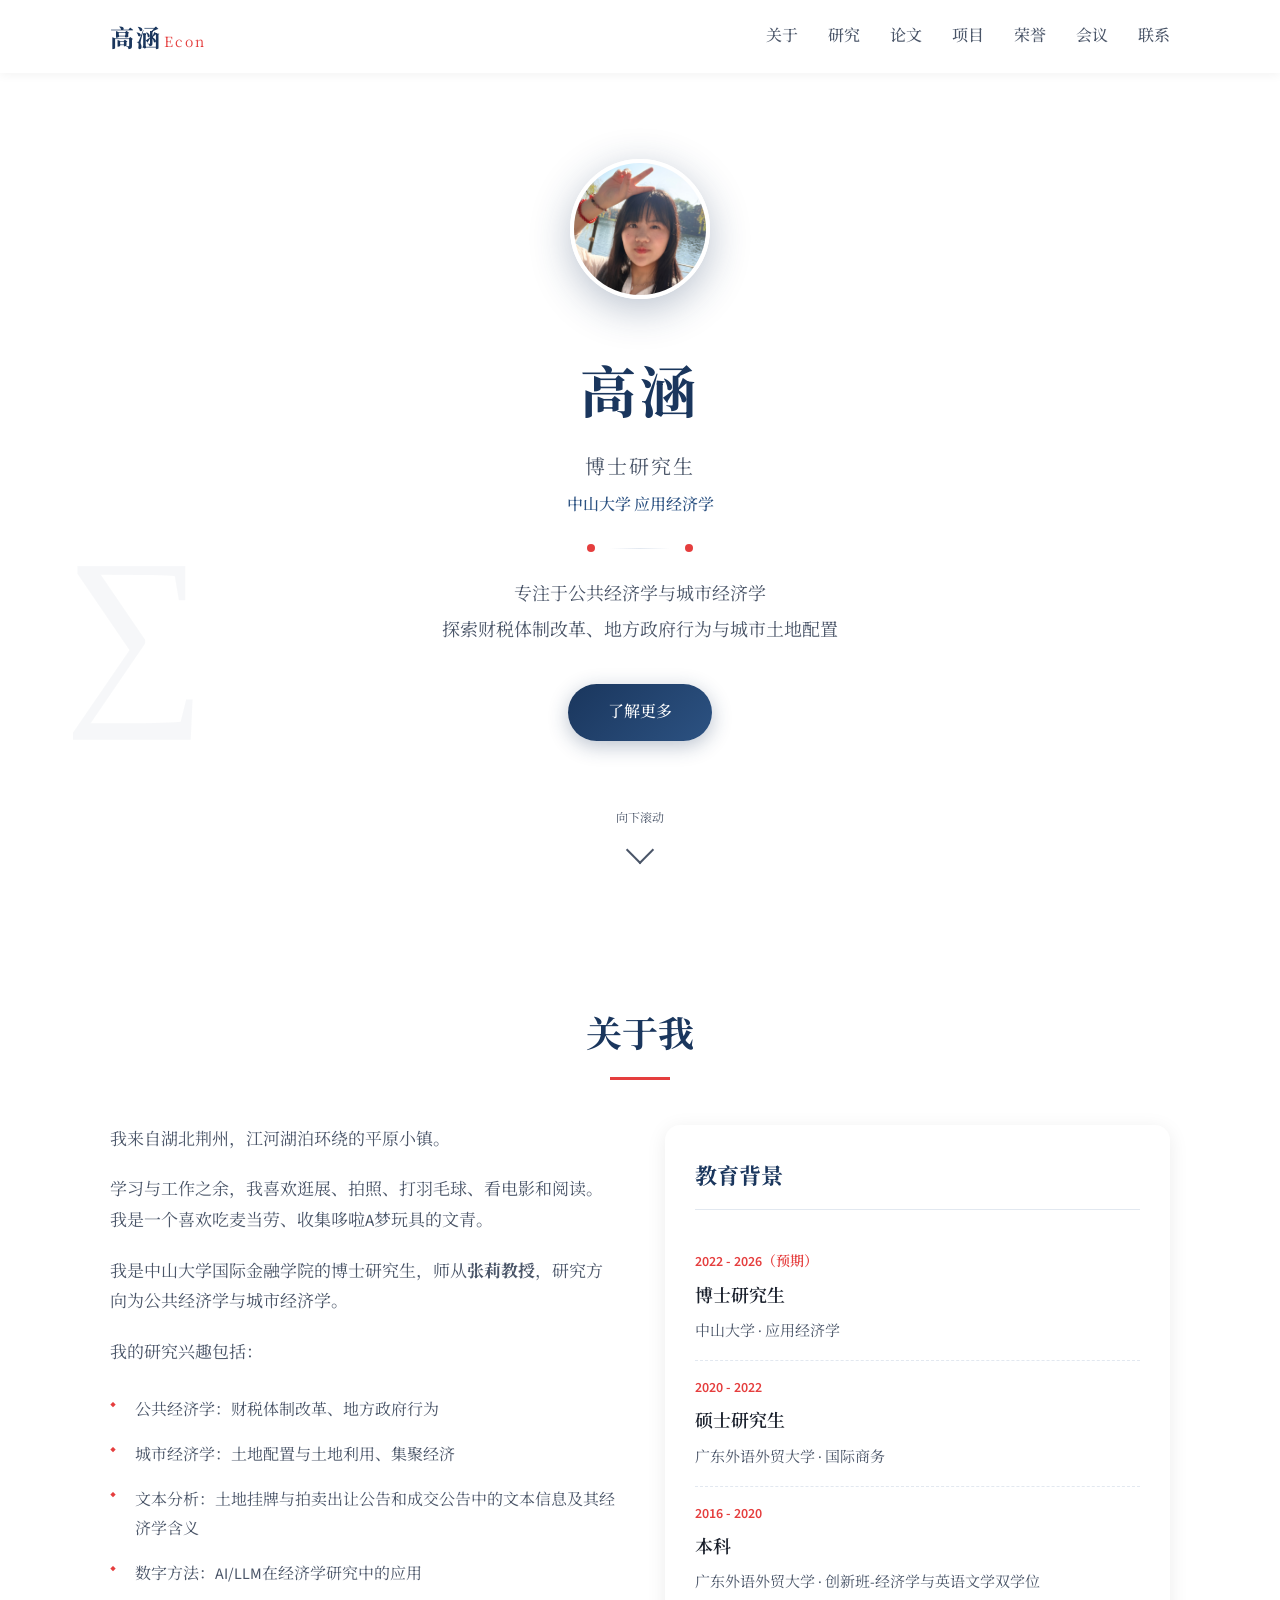
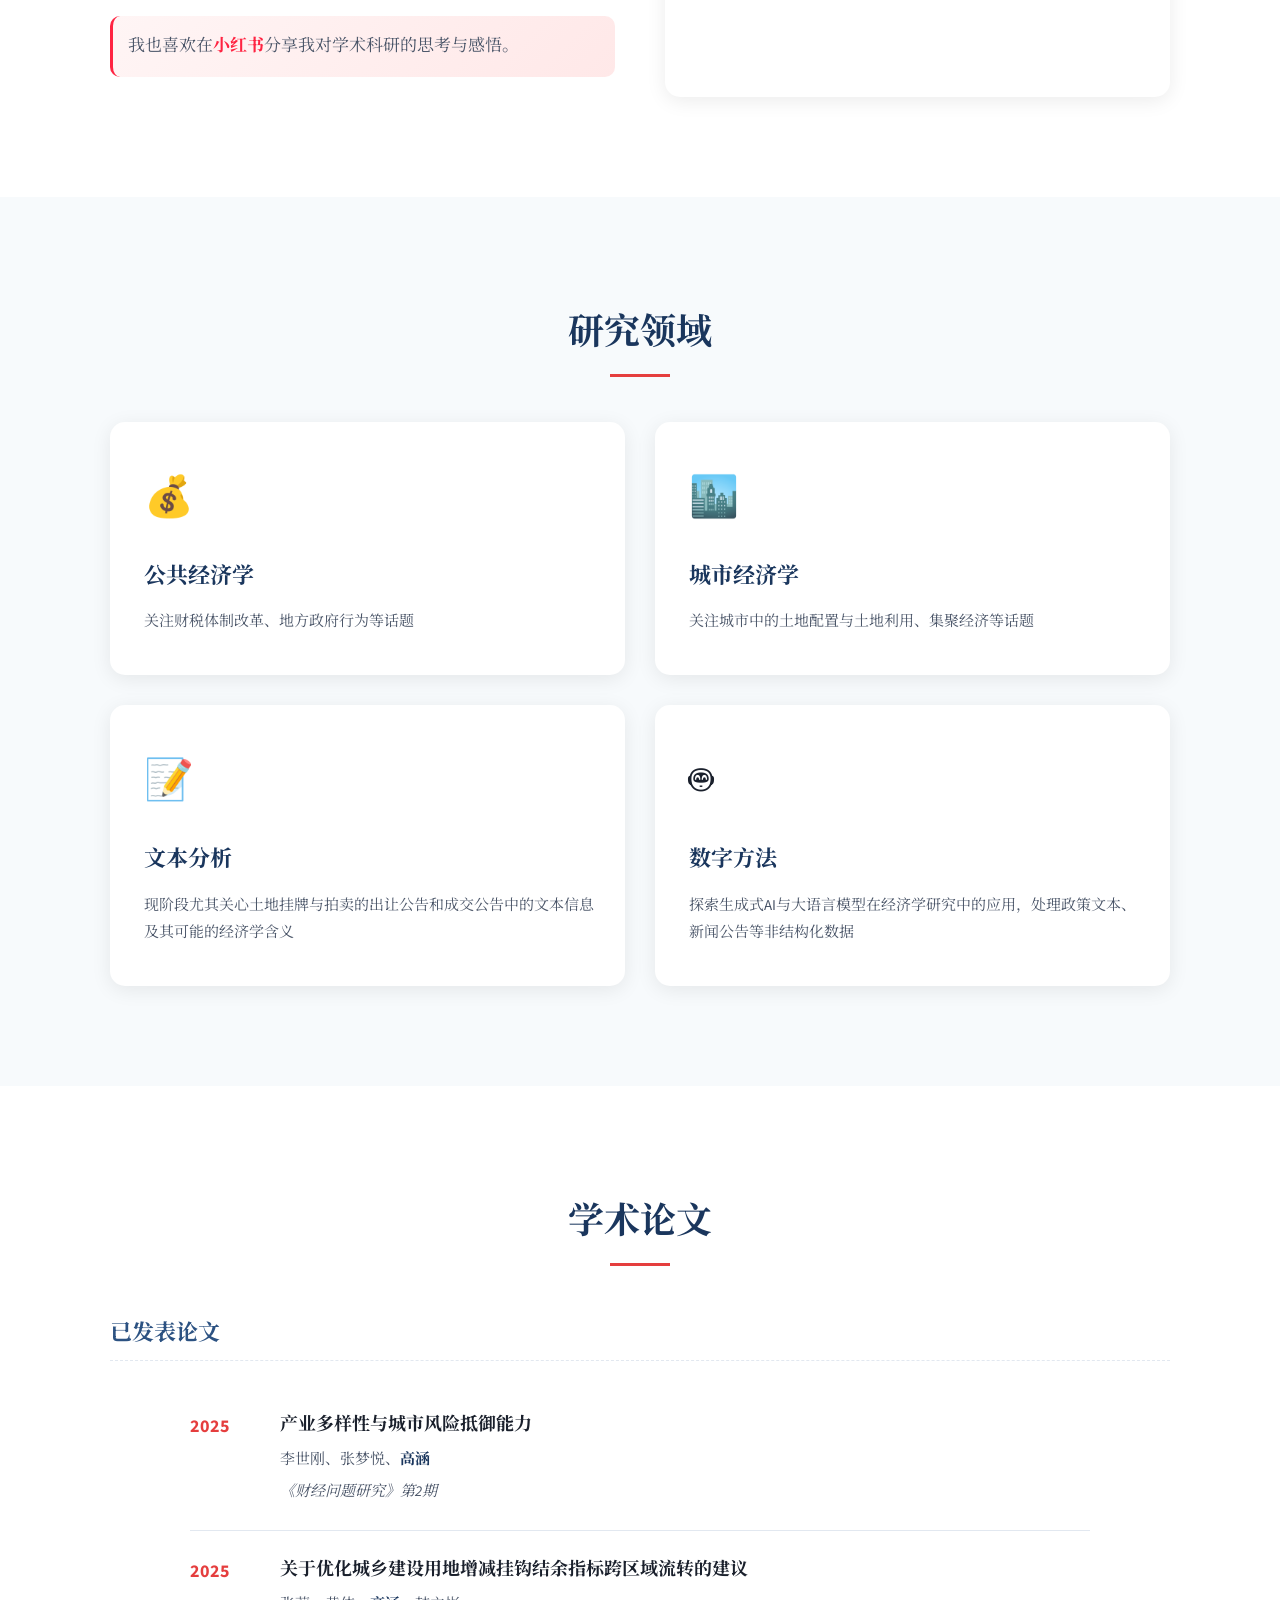
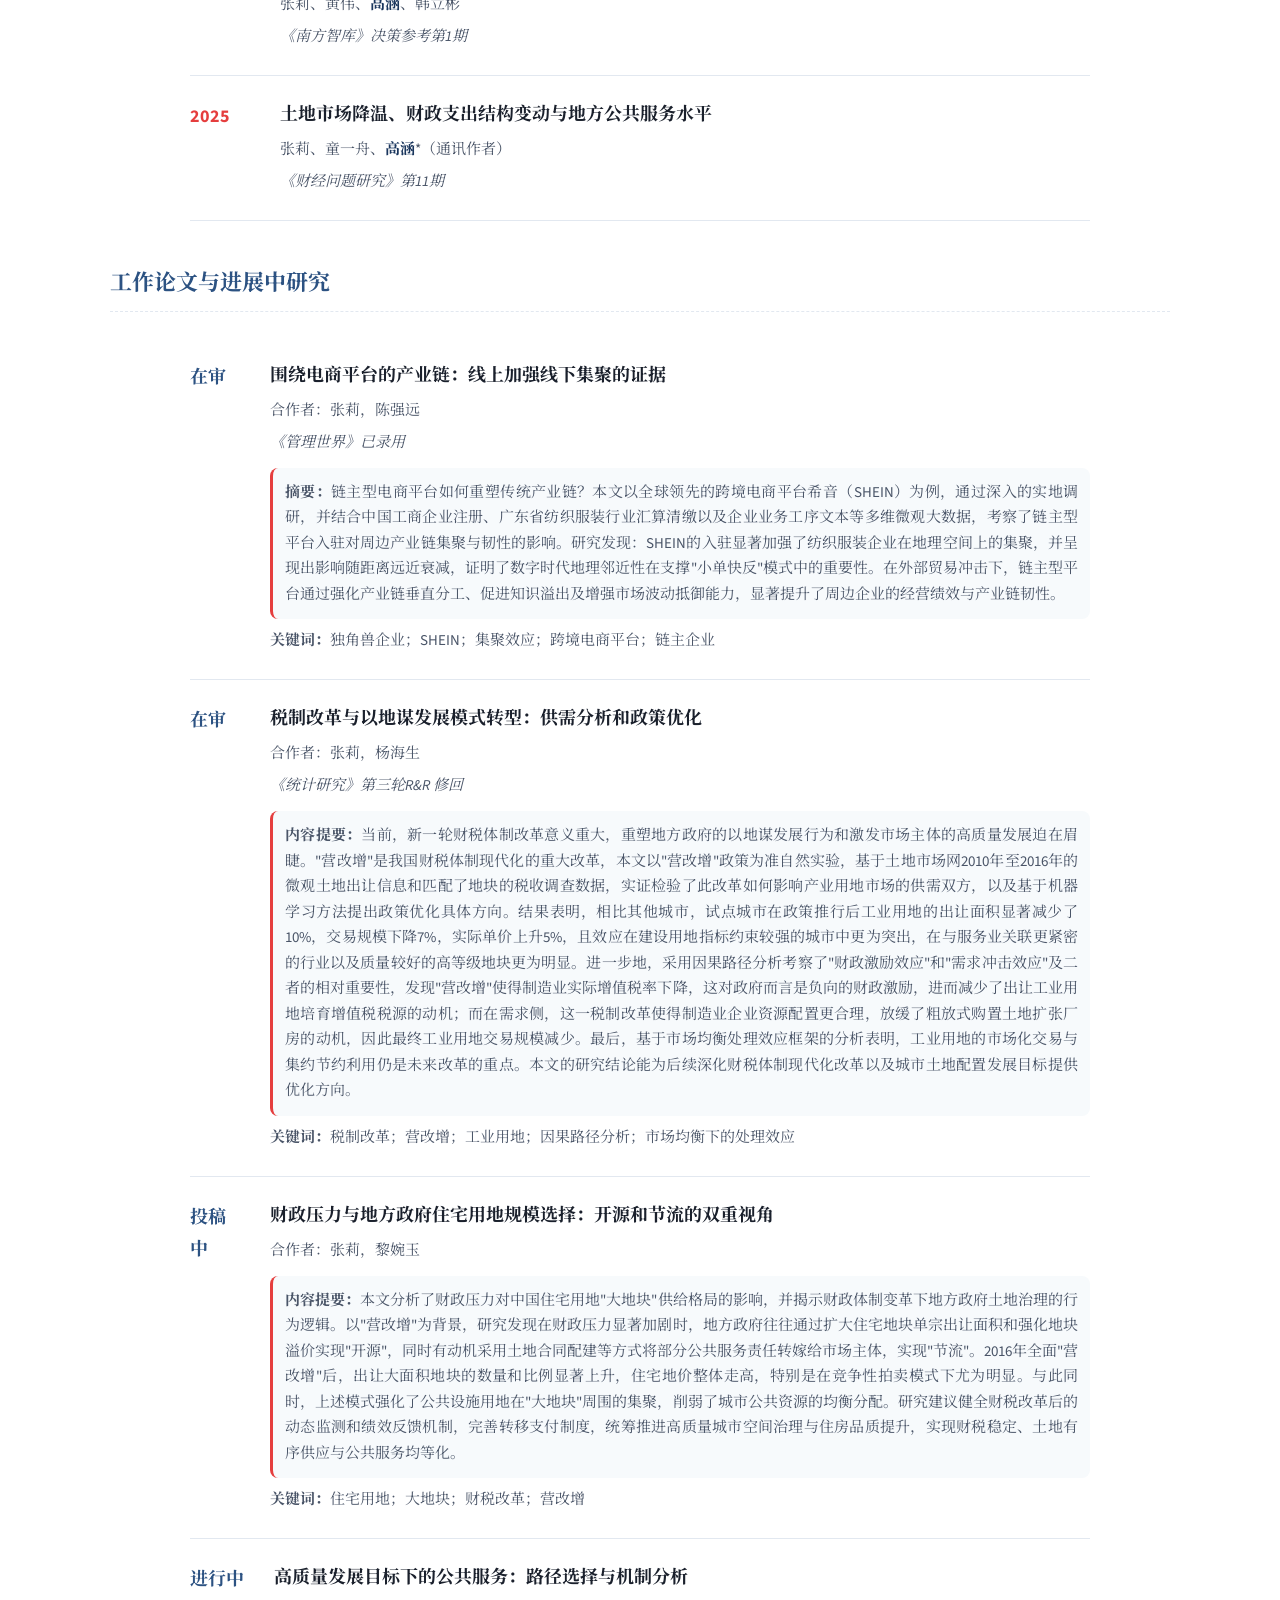
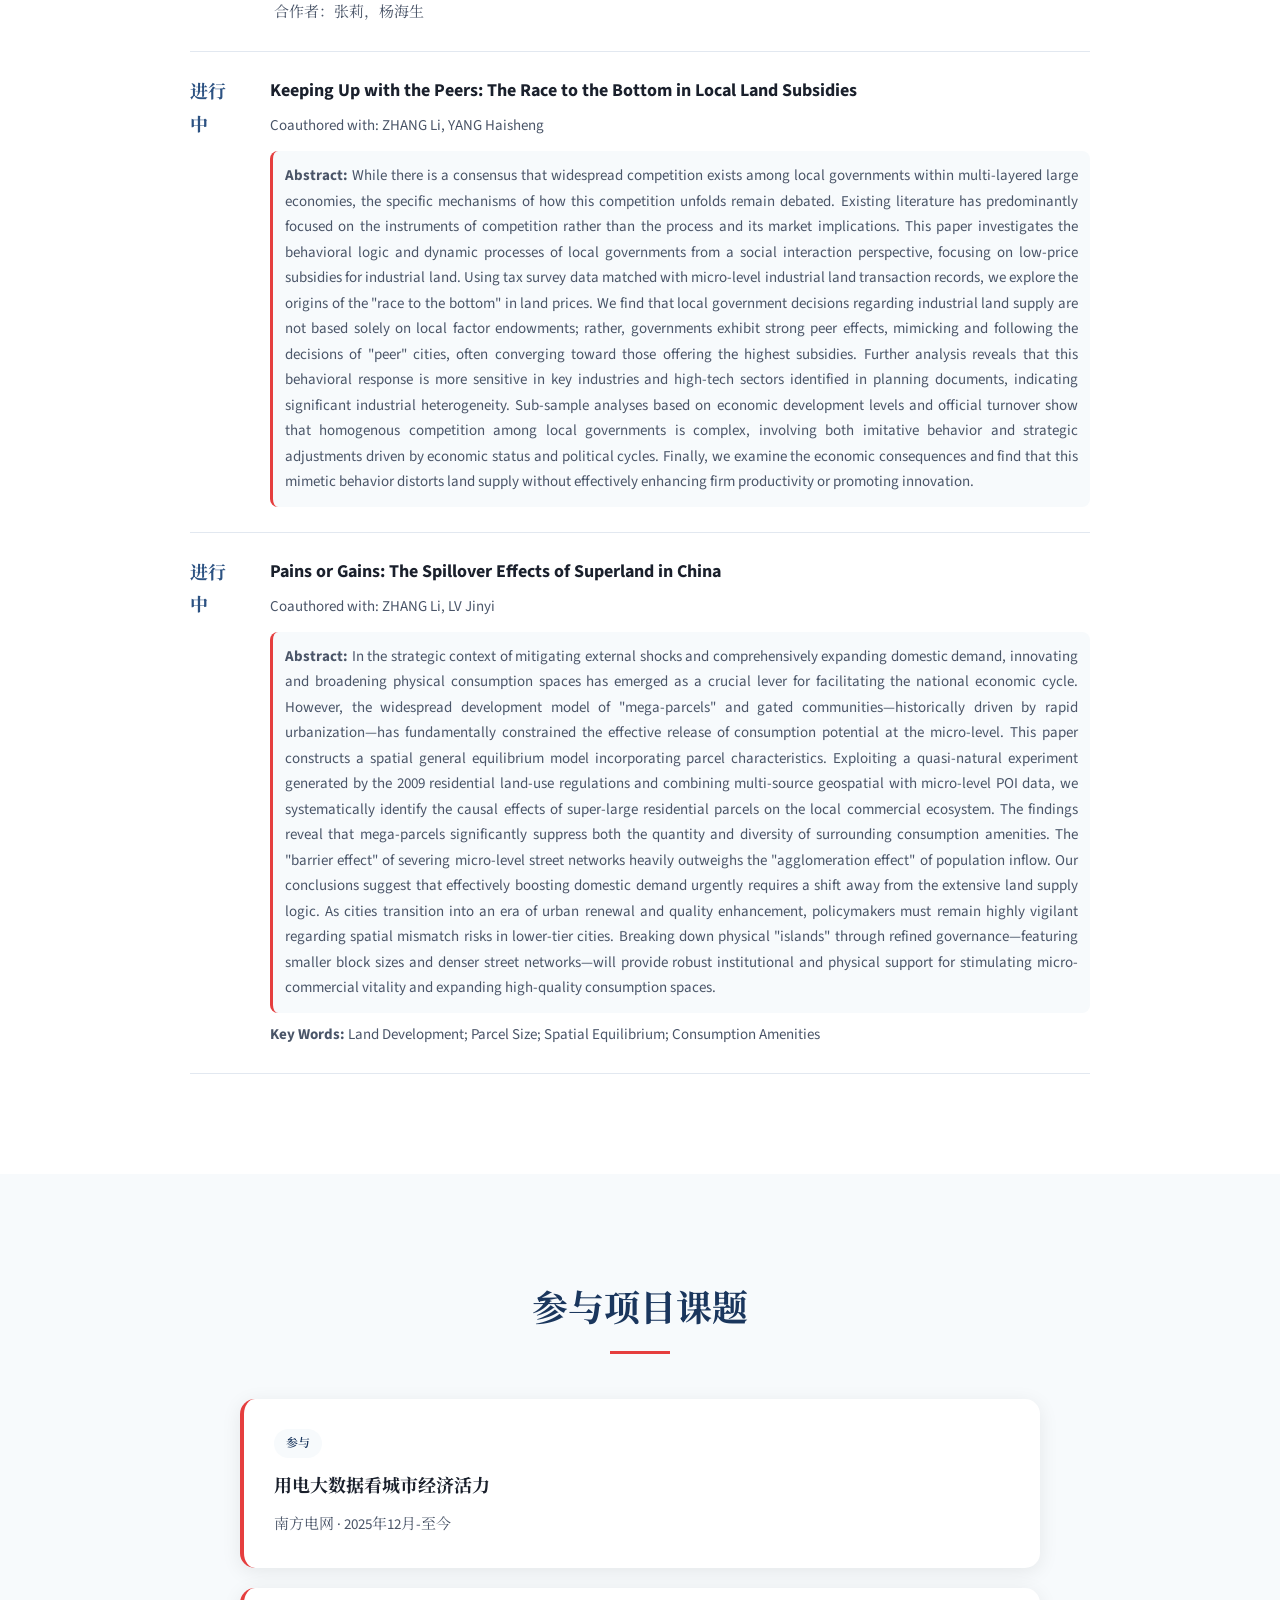
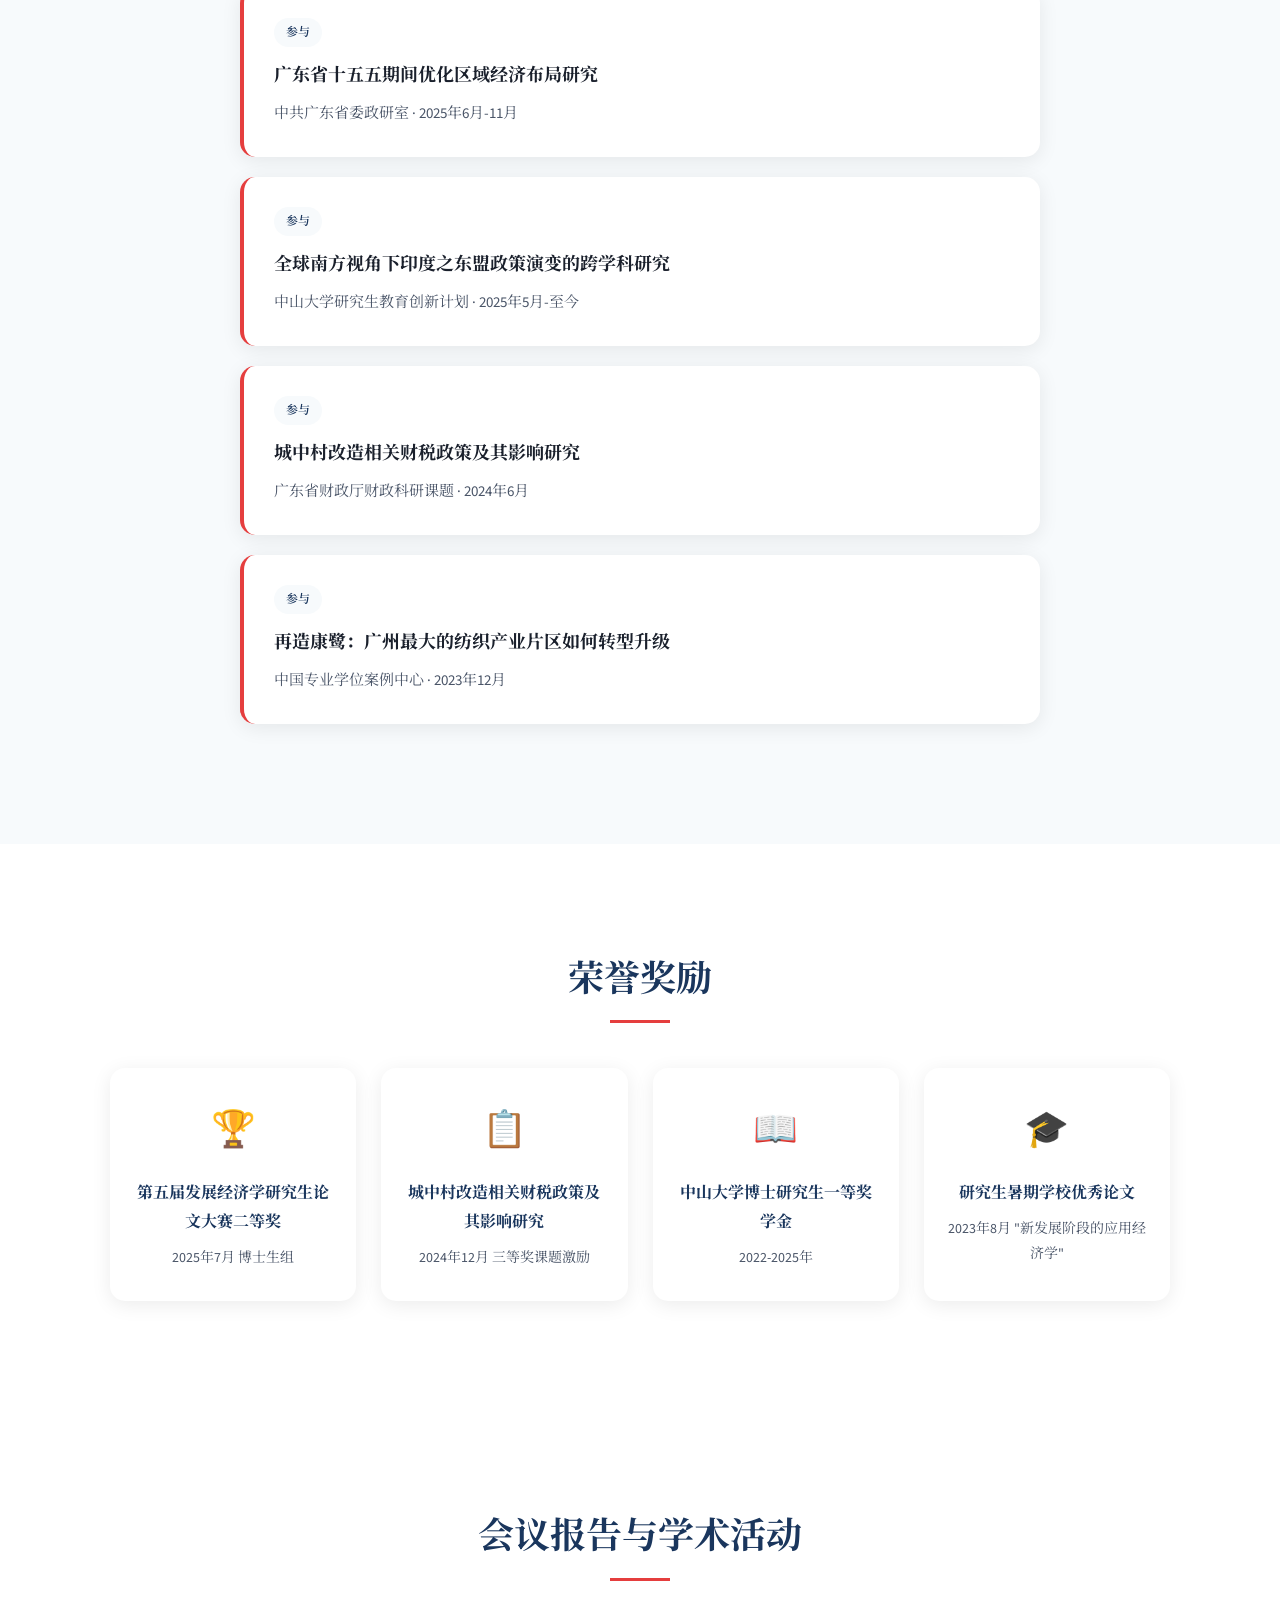
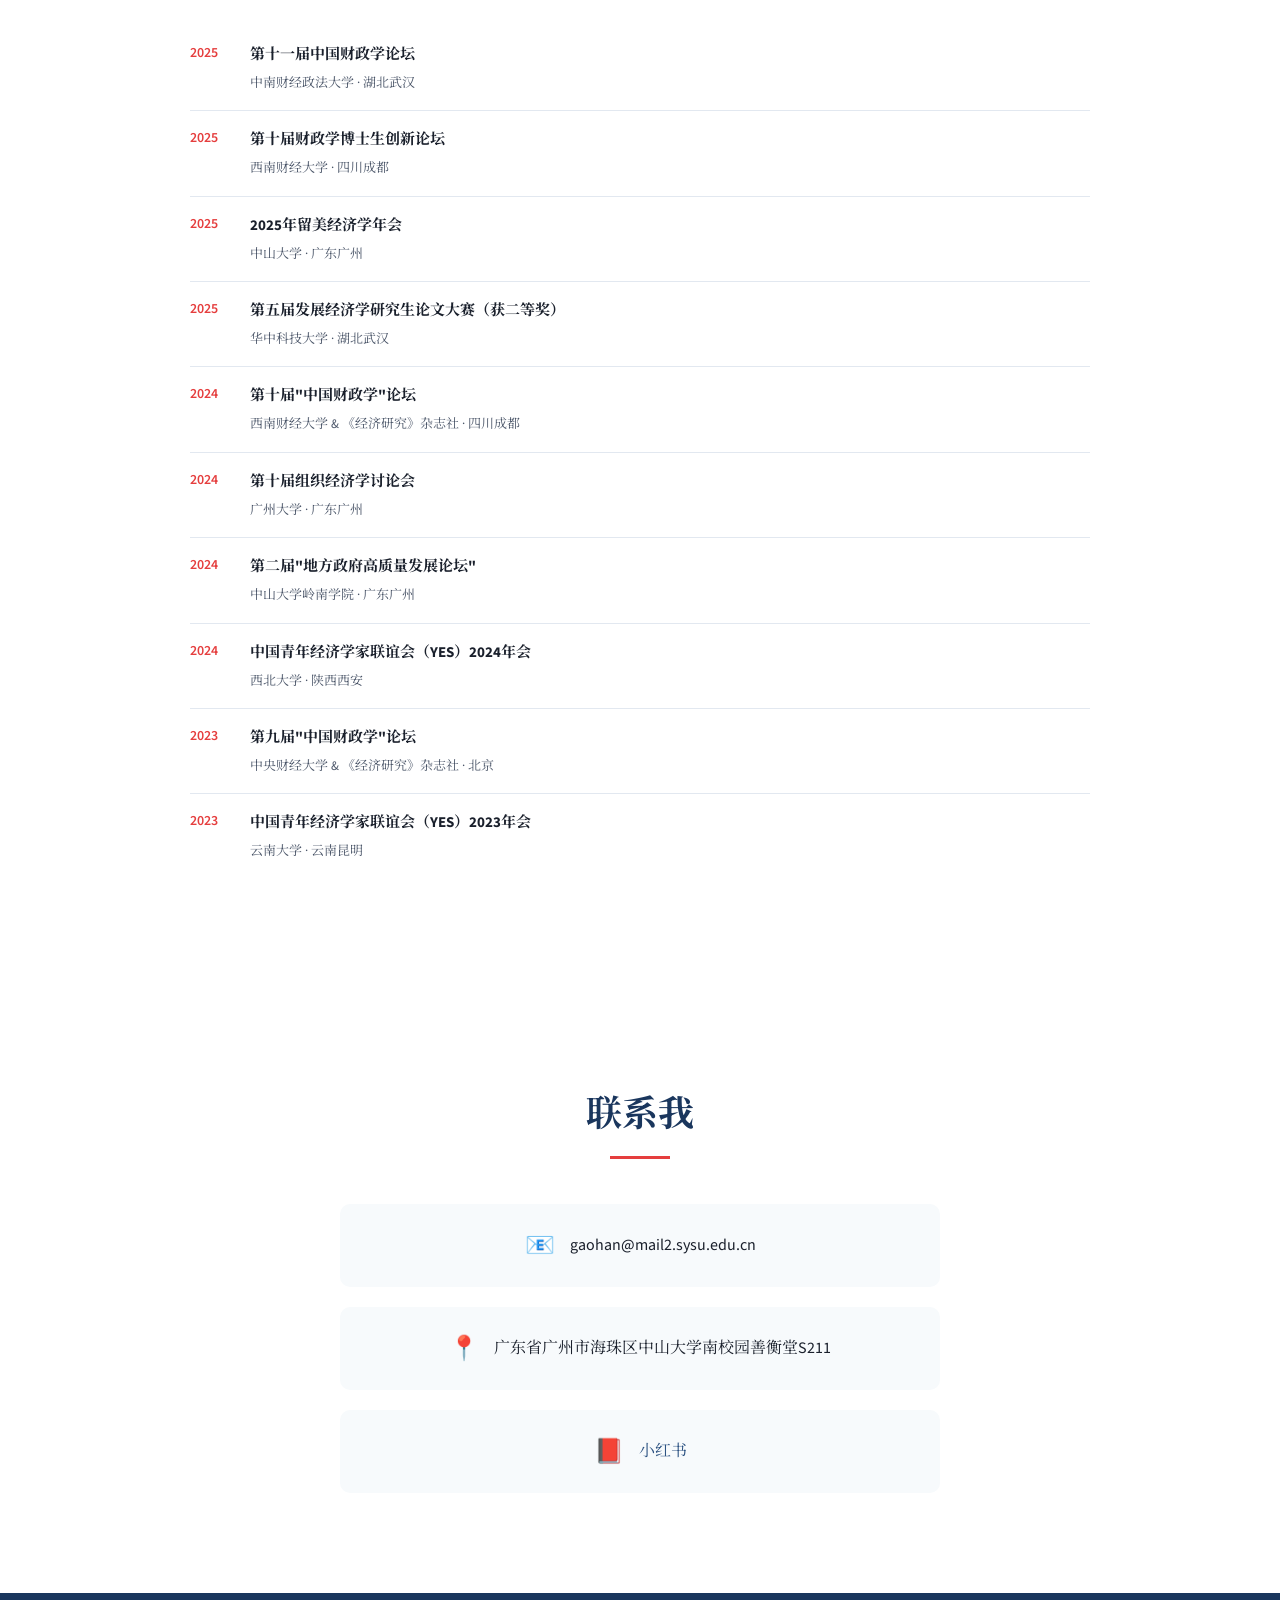
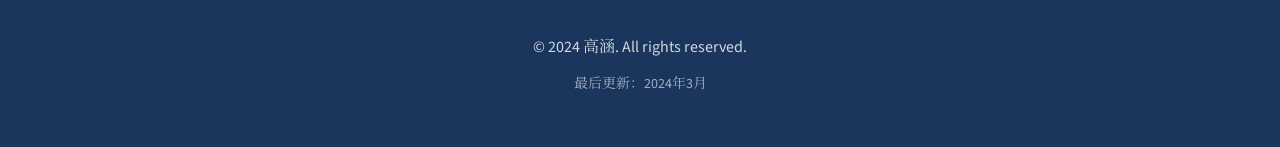
==== index.html @ 018d16dd "发布个人学术主页" ====
<!DOCTYPE html>
<html lang="zh-CN">
<head>
    <meta charset="UTF-8">
    <meta name="viewport" content="width=device-width, initial-scale=1.0">
    <title>高涵 - 经济学研究者</title>
    <link rel="stylesheet" href="style.css">
    <link rel="preconnect" href="https://fonts.googleapis.com">
    <link rel="preconnect" href="https://fonts.gstatic.com" crossorigin>
    <link href="https://fonts.googleapis.com/css2?family=Noto+Serif+SC:wght@400;600;700&family=Source+Sans+3:wght@300;400;500;600&display=swap" rel="stylesheet">
</head>
<body>
    <!-- 导航栏 -->
    <nav class="navbar">
        <div class="nav-container">
            <a href="#home" class="logo">高涵<span class="logo-econ">Econ</span></a>
            <ul class="nav-links">
                <li><a href="#about">关于</a></li>
                <li><a href="#research">研究</a></li>
                <li><a href="#publications">论文</a></li>
                <li><a href="#projects">项目</a></li>
                <li><a href="#awards">荣誉</a></li>
                <li><a href="#conferences">会议</a></li>
                <li><a href="#contact">联系</a></li>
            </ul>
        </div>
    </nav>

    <!-- 首页/关于 -->
    <section id="home" class="hero">
        <div class="hero-content">
            <div class="avatar">
                <img src="IMG_7883.JPG" alt="高涵" class="avatar-photo">
            </div>
            <h1>高涵</h1>
            <p class="title">博士研究生</p>
            <p class="affiliation">中山大学 应用经济学</p>
            <div class="hero-decoration">
                <span class="dot"></span>
                <span class="line"></span>
                <span class="dot"></span>
            </div>
            <p class="intro">
                专注于公共经济学与城市经济学<br>
                探索财税体制改革、地方政府行为与城市土地配置
            </p>
            <a href="#about" class="btn">了解更多</a>
        </div>
        <div class="scroll-indicator">
            <span>向下滚动</span>
            <div class="scroll-arrow"></div>
        </div>
    </section>

    <!-- 关于我 -->
    <section id="about" class="section">
        <div class="container">
            <h2 class="section-title">关于我</h2>
            <div class="about-content">
                <div class="about-text">
                    <p>我来自湖北荆州，江河湖泊环绕的平原小镇。</p>
                    <p>学习与工作之余，我喜欢逛展、拍照、打羽毛球、看电影和阅读。我是一个喜欢吃麦当劳、收集哆啦A梦玩具的文青。</p>
                    <p>我是中山大学国际金融学院的博士研究生，师从<strong>张莉教授</strong>，研究方向为公共经济学与城市经济学。</p>
                    <p>我的研究兴趣包括：</p>
                    <ul class="interest-list">
                        <li>公共经济学：财税体制改革、地方政府行为</li>
                        <li>城市经济学：土地配置与土地利用、集聚经济</li>
                        <li>文本分析：土地挂牌与拍卖出让公告和成交公告中的文本信息及其经济学含义</li>
                        <li>数字方法：AI/LLM在经济学研究中的应用</li>
                    </ul>
                    <p class="xiaohongshu-intro">我也喜欢在<strong>小红书</strong>分享我对学术科研的思考与感悟。</p>
                </div>
                <div class="about-card">
                    <h3>教育背景</h3>
                    <div class="edu-item">
                        <span class="year">2022 - 2026（预期）</span>
                        <span class="degree">博士研究生</span>
                        <span class="school">中山大学 · 应用经济学</span>
                    </div>
                    <div class="edu-item">
                        <span class="year">2020 - 2022</span>
                        <span class="degree">硕士研究生</span>
                        <span class="school">广东外语外贸大学 · 国际商务</span>
                    </div>
                    <div class="edu-item">
                        <span class="year">2016 - 2020</span>
                        <span class="degree">本科</span>
                        <span class="school">广东外语外贸大学 · 创新班-经济学与英语文学双学位</span>
                    </div>
                </div>
            </div>
        </div>
    </section>

    <!-- 研究方向 -->
    <section id="research" class="section section-alt">
        <div class="container">
            <h2 class="section-title">研究领域</h2>
            <div class="research-grid">
                <div class="research-card">
                    <div class="research-icon">💰</div>
                    <h3>公共经济学</h3>
                    <p>关注财税体制改革、地方政府行为等话题</p>
                </div>
                <div class="research-card">
                    <div class="research-icon">🏙️</div>
                    <h3>城市经济学</h3>
                    <p>关注城市中的土地配置与土地利用、集聚经济等话题</p>
                </div>
                <div class="research-card">
                    <div class="research-icon">📝</div>
                    <h3>文本分析</h3>
                    <p>现阶段尤其关心土地挂牌与拍卖的出让公告和成交公告中的文本信息及其可能的经济学含义</p>
                </div>
                <div class="research-card">
                    <div class="research-icon">🤖</div>
                    <h3>数字方法</h3>
                    <p>探索生成式AI与大语言模型在经济学研究中的应用，处理政策文本、新闻公告等非结构化数据</p>
                </div>
            </div>
        </div>
    </section>

    <!-- 发表论文 -->
    <section id="publications" class="section">
        <div class="container">
            <h2 class="section-title">学术论文</h2>

            <h3 class="subsection-title">已发表论文</h3>
            <div class="publications-list">
                <div class="pub-item">
                    <span class="pub-year">2025</span>
                    <div class="pub-content">
                        <h3>产业多样性与城市风险抵御能力</h3>
                        <p class="pub-authors">李世刚、张梦悦、<strong>高涵</strong></p>
                        <p class="pub-journal">《财经问题研究》第2期</p>
                    </div>
                </div>
                <div class="pub-item">
                    <span class="pub-year">2025</span>
                    <div class="pub-content">
                        <h3>关于优化城乡建设用地增减挂钩结余指标跨区域流转的建议</h3>
                        <p class="pub-authors">张莉、黄伟、<strong>高涵</strong>、韩立彬</p>
                        <p class="pub-journal">《南方智库》决策参考第1期</p>
                    </div>
                </div>
                <div class="pub-item">
                    <span class="pub-year">2025</span>
                    <div class="pub-content">
                        <h3>土地市场降温、财政支出结构变动与地方公共服务水平</h3>
                        <p class="pub-authors">张莉、童一舟、<strong>高涵</strong>*（通讯作者）</p>
                        <p class="pub-journal">《财经问题研究》第11期</p>
                    </div>
                </div>
            </div>

            <h3 class="subsection-title">工作论文与进展中研究</h3>
            <div class="publications-list working-papers">
                <div class="pub-item">
                    <span class="pub-year">在审</span>
                    <div class="pub-content">
                        <h3>围绕电商平台的产业链：线上加强线下集聚的证据</h3>
                        <p class="pub-authors">合作者：张莉，陈强远</p>
                        <p class="pub-journal">《管理世界》已录用</p>
                        <p class="pub-abstract"><strong>摘要：</strong>链主型电商平台如何重塑传统产业链？本文以全球领先的跨境电商平台希音（SHEIN）为例，通过深入的实地调研，并结合中国工商企业注册、广东省纺织服装行业汇算清缴以及企业业务工序文本等多维微观大数据，考察了链主型平台入驻对周边产业链集聚与韧性的影响。研究发现：SHEIN的入驻显著加强了纺织服装企业在地理空间上的集聚，并呈现出影响随距离远近衰减，证明了数字时代地理邻近性在支撑"小单快反"模式中的重要性。在外部贸易冲击下，链主型平台通过强化产业链垂直分工、促进知识溢出及增强市场波动抵御能力，显著提升了周边企业的经营绩效与产业链韧性。</p>
                        <p class="pub-keywords"><strong>关键词：</strong>独角兽企业；SHEIN；集聚效应；跨境电商平台；链主企业</p>
                    </div>
                </div>
                <div class="pub-item">
                    <span class="pub-year">在审</span>
                    <div class="pub-content">
                        <h3>税制改革与以地谋发展模式转型：供需分析和政策优化</h3>
                        <p class="pub-authors">合作者：张莉，杨海生</p>
                        <p class="pub-journal">《统计研究》第三轮R&R 修回</p>
                        <p class="pub-abstract"><strong>内容提要：</strong>当前，新一轮财税体制改革意义重大，重塑地方政府的以地谋发展行为和激发市场主体的高质量发展迫在眉睫。"营改增"是我国财税体制现代化的重大改革，本文以"营改增"政策为准自然实验，基于土地市场网2010年至2016年的微观土地出让信息和匹配了地块的税收调查数据，实证检验了此改革如何影响产业用地市场的供需双方，以及基于机器学习方法提出政策优化具体方向。结果表明，相比其他城市，试点城市在政策推行后工业用地的出让面积显著减少了10%，交易规模下降7%，实际单价上升5%，且效应在建设用地指标约束较强的城市中更为突出，在与服务业关联更紧密的行业以及质量较好的高等级地块更为明显。进一步地，采用因果路径分析考察了"财政激励效应"和"需求冲击效应"及二者的相对重要性，发现"营改增"使得制造业实际增值税率下降，这对政府而言是负向的财政激励，进而减少了出让工业用地培育增值税税源的动机；而在需求侧，这一税制改革使得制造业企业资源配置更合理，放缓了粗放式购置土地扩张厂房的动机，因此最终工业用地交易规模减少。最后，基于市场均衡处理效应框架的分析表明，工业用地的市场化交易与集约节约利用仍是未来改革的重点。本文的研究结论能为后续深化财税体制现代化改革以及城市土地配置发展目标提供优化方向。</p>
                        <p class="pub-keywords"><strong>关键词：</strong>税制改革；营改增；工业用地；因果路径分析；市场均衡下的处理效应</p>
                    </div>
                </div>
                <div class="pub-item">
                    <span class="pub-year">投稿中</span>
                    <div class="pub-content">
                        <h3>财政压力与地方政府住宅用地规模选择：开源和节流的双重视角</h3>
                        <p class="pub-authors">合作者：张莉，黎婉玉</p>
                        <p class="pub-abstract"><strong>内容提要：</strong>本文分析了财政压力对中国住宅用地"大地块"供给格局的影响，并揭示财政体制变革下地方政府土地治理的行为逻辑。以"营改增"为背景，研究发现在财政压力显著加剧时，地方政府往往通过扩大住宅地块单宗出让面积和强化地块溢价实现"开源"，同时有动机采用土地合同配建等方式将部分公共服务责任转嫁给市场主体，实现"节流"。2016年全面"营改增"后，出让大面积地块的数量和比例显著上升，住宅地价整体走高，特别是在竞争性拍卖模式下尤为明显。与此同时，上述模式强化了公共设施用地在"大地块"周围的集聚，削弱了城市公共资源的均衡分配。研究建议健全财税改革后的动态监测和绩效反馈机制，完善转移支付制度，统筹推进高质量城市空间治理与住房品质提升，实现财税稳定、土地有序供应与公共服务均等化。</p>
                        <p class="pub-keywords"><strong>关键词：</strong>住宅用地；大地块；财税改革；营改增</p>
                    </div>
                </div>
                <div class="pub-item">
                    <span class="pub-year">进行中</span>
                    <div class="pub-content">
                        <h3>高质量发展目标下的公共服务：路径选择与机制分析</h3>
                        <p class="pub-authors">合作者：张莉，杨海生</p>
                    </div>
                </div>
                <div class="pub-item">
                    <span class="pub-year">进行中</span>
                    <div class="pub-content">
                        <h3>Keeping Up with the Peers: The Race to the Bottom in Local Land Subsidies</h3>
                        <p class="pub-authors">Coauthored with: ZHANG Li, YANG Haisheng</p>
                        <p class="pub-abstract"><strong>Abstract: </strong>While there is a consensus that widespread competition exists among local governments within multi-layered large economies, the specific mechanisms of how this competition unfolds remain debated. Existing literature has predominantly focused on the instruments of competition rather than the process and its market implications. This paper investigates the behavioral logic and dynamic processes of local governments from a social interaction perspective, focusing on low-price subsidies for industrial land. Using tax survey data matched with micro-level industrial land transaction records, we explore the origins of the "race to the bottom" in land prices. We find that local government decisions regarding industrial land supply are not based solely on local factor endowments; rather, governments exhibit strong peer effects, mimicking and following the decisions of "peer" cities, often converging toward those offering the highest subsidies. Further analysis reveals that this behavioral response is more sensitive in key industries and high-tech sectors identified in planning documents, indicating significant industrial heterogeneity. Sub-sample analyses based on economic development levels and official turnover show that homogenous competition among local governments is complex, involving both imitative behavior and strategic adjustments driven by economic status and political cycles. Finally, we examine the economic consequences and find that this mimetic behavior distorts land supply without effectively enhancing firm productivity or promoting innovation.</p>
                    </div>
                </div>
                <div class="pub-item">
                    <span class="pub-year">进行中</span>
                    <div class="pub-content">
                        <h3>Pains or Gains: The Spillover Effects of Superland in China</h3>
                        <p class="pub-authors">Coauthored with: ZHANG Li, LV Jinyi</p>
                        <p class="pub-abstract"><strong>Abstract: </strong>In the strategic context of mitigating external shocks and comprehensively expanding domestic demand, innovating and broadening physical consumption spaces has emerged as a crucial lever for facilitating the national economic cycle. However, the widespread development model of "mega-parcels" and gated communities—historically driven by rapid urbanization—has fundamentally constrained the effective release of consumption potential at the micro-level. This paper constructs a spatial general equilibrium model incorporating parcel characteristics. Exploiting a quasi-natural experiment generated by the 2009 residential land-use regulations and combining multi-source geospatial with micro-level POI data, we systematically identify the causal effects of super-large residential parcels on the local commercial ecosystem. The findings reveal that mega-parcels significantly suppress both the quantity and diversity of surrounding consumption amenities. The "barrier effect" of severing micro-level street networks heavily outweighs the "agglomeration effect" of population inflow. Our conclusions suggest that effectively boosting domestic demand urgently requires a shift away from the extensive land supply logic. As cities transition into an era of urban renewal and quality enhancement, policymakers must remain highly vigilant regarding spatial mismatch risks in lower-tier cities. Breaking down physical "islands" through refined governance—featuring smaller block sizes and denser street networks—will provide robust institutional and physical support for stimulating micro-commercial vitality and expanding high-quality consumption spaces.</p>
                        <p class="pub-keywords"><strong>Key Words: </strong>Land Development; Parcel Size; Spatial Equilibrium; Consumption Amenities</p>
                    </div>
                </div>
            </div>
        </div>
    </section>

    <!-- 科研项目 -->
    <section id="projects" class="section section-alt">
        <div class="container">
            <h2 class="section-title">参与项目课题</h2>
            <div class="projects-list">
                <div class="project-item">
                    <div class="project-type">参与</div>
                    <h3>用电大数据看城市经济活力</h3>
                    <p>南方电网 · 2025年12月-至今</p>
                </div>
                <div class="project-item">
                    <div class="project-type">参与</div>
                    <h3>广东省十五五期间优化区域经济布局研究</h3>
                    <p>中共广东省委政研室 · 2025年6月-11月</p>
                </div>
                <div class="project-item">
                    <div class="project-type">参与</div>
                    <h3>全球南方视角下印度之东盟政策演变的跨学科研究</h3>
                    <p>中山大学研究生教育创新计划 · 2025年5月-至今</p>
                </div>
                <div class="project-item">
                    <div class="project-type">参与</div>
                    <h3>城中村改造相关财税政策及其影响研究</h3>
                    <p>广东省财政厅财政科研课题 · 2024年6月</p>
                </div>
                <div class="project-item">
                    <div class="project-type">参与</div>
                    <h3>再造康鹭：广州最大的纺织产业片区如何转型升级</h3>
                    <p>中国专业学位案例中心 · 2023年12月</p>
                </div>
            </div>
        </div>
    </section>

    <!-- 获奖 -->
    <section id="awards" class="section">
        <div class="container">
            <h2 class="section-title">荣誉奖励</h2>
            <div class="awards-grid">
                <div class="award-card">
                    <span class="award-icon">🏆</span>
                    <h3>第五届发展经济学研究生论文大赛二等奖</h3>
                    <p>2025年7月 博士生组</p>
                </div>
                <div class="award-card">
                    <span class="award-icon">📋</span>
                    <h3>城中村改造相关财税政策及其影响研究</h3>
                    <p>2024年12月 三等奖课题激励</p>
                </div>
                <div class="award-card">
                    <span class="award-icon">📖</span>
                    <h3>中山大学博士研究生一等奖学金</h3>
                    <p>2022-2025年</p>
                </div>
                <div class="award-card">
                    <span class="award-icon">🎓</span>
                    <h3>研究生暑期学校优秀论文</h3>
                    <p>2023年8月 "新发展阶段的应用经济学"</p>
                </div>
            </div>
        </div>
    </section>

    <!-- 会议报告与学术活动 -->
    <section id="conferences" class="section">
        <div class="container">
            <h2 class="section-title">会议报告与学术活动</h2>
            <div class="conferences-list">
                <div class="conference-item">
                    <span class="conf-year">2025</span>
                    <div class="conf-content">
                        <h4>第十一届中国财政学论坛</h4>
                        <p>中南财经政法大学 · 湖北武汉</p>
                    </div>
                </div>
                <div class="conference-item">
                    <span class="conf-year">2025</span>
                    <div class="conf-content">
                        <h4>第十届财政学博士生创新论坛</h4>
                        <p>西南财经大学 · 四川成都</p>
                    </div>
                </div>
                <div class="conference-item">
                    <span class="conf-year">2025</span>
                    <div class="conf-content">
                        <h4>2025年留美经济学年会</h4>
                        <p>中山大学 · 广东广州</p>
                    </div>
                </div>
                <div class="conference-item">
                    <span class="conf-year">2025</span>
                    <div class="conf-content">
                        <h4>第五届发展经济学研究生论文大赛（获二等奖）</h4>
                        <p>华中科技大学 · 湖北武汉</p>
                    </div>
                </div>
                <div class="conference-item">
                    <span class="conf-year">2024</span>
                    <div class="conf-content">
                        <h4>第十届"中国财政学"论坛</h4>
                        <p>西南财经大学 & 《经济研究》杂志社 · 四川成都</p>
                    </div>
                </div>
                <div class="conference-item">
                    <span class="conf-year">2024</span>
                    <div class="conf-content">
                        <h4>第十届组织经济学讨论会</h4>
                        <p>广州大学 · 广东广州</p>
                    </div>
                </div>
                <div class="conference-item">
                    <span class="conf-year">2024</span>
                    <div class="conf-content">
                        <h4>第二届"地方政府高质量发展论坛"</h4>
                        <p>中山大学岭南学院 · 广东广州</p>
                    </div>
                </div>
                <div class="conference-item">
                    <span class="conf-year">2024</span>
                    <div class="conf-content">
                        <h4>中国青年经济学家联谊会（YES）2024年会</h4>
                        <p>西北大学 · 陕西西安</p>
                    </div>
                </div>
                <div class="conference-item">
                    <span class="conf-year">2023</span>
                    <div class="conf-content">
                        <h4>第九届"中国财政学"论坛</h4>
                        <p>中央财经大学 & 《经济研究》杂志社 · 北京</p>
                    </div>
                </div>
                <div class="conference-item">
                    <span class="conf-year">2023</span>
                    <div class="conf-content">
                        <h4>中国青年经济学家联谊会（YES）2023年会</h4>
                        <p>云南大学 · 云南昆明</p>
                    </div>
                </div>
            </div>
        </div>
    </section>

    <!-- 联系方式 -->
    <section id="contact" class="section">
        <div class="container">
            <h2 class="section-title">联系我</h2>
            <div class="contact-content">
                <div class="contact-info">
                    <div class="contact-item">
                        <span class="contact-icon">📧</span>
                        <span>gaohan@mail2.sysu.edu.cn</span>
                    </div>
                    <div class="contact-item">
                        <span class="contact-icon">📍</span>
                        <span>广东省广州市海珠区中山大学南校园善衡堂S211</span>
                    </div>
                    <div class="contact-item">
                        <span class="contact-icon">📕</span>
                        <span><a href="https://xhslink.com/m/1DqyDeu3FSS" target="_blank">小红书</a></span>
                    </div>
                </div>
            </div>
        </div>
    </section>

    <!-- 页脚 -->
    <footer>
        <div class="container">
            <p>&copy; 2024 高涵. All rights reserved.</p>
            <p class="footer-note">最后更新：2024年3月</p>
        </div>
    </footer>

    <script src="script.js"></script>
</body>
</html>
---- style.css ----
/* 全局样式 */
:root {
    --primary-color: #1a365d;
    --secondary-color: #2c5282;
    --accent-color: #e53e3e;
    --bg-light: #f7fafc;
    --bg-white: #ffffff;
    --text-dark: #1a202c;
    --text-gray: #4a5568;
    --border-color: #e2e8f0;
    --shadow: 0 4px 20px rgba(0, 0, 0, 0.08);
    --gradient: linear-gradient(135deg, #1a365d 0%, #2c5282 100%);
}

* {
    margin: 0;
    padding: 0;
    box-sizing: border-box;
}

html {
    scroll-behavior: smooth;
}

body {
    font-family: 'Source Sans 3', 'Noto Serif SC', -apple-system, BlinkMacSystemFont, sans-serif;
    line-height: 1.8;
    color: var(--text-dark);
    background-color: var(--bg-white);
}

.container {
    max-width: 1100px;
    margin: 0 auto;
    padding: 0 20px;
}

/* 导航栏 */
.navbar {
    position: fixed;
    top: 0;
    width: 100%;
    background: rgba(255, 255, 255, 0.95);
    backdrop-filter: blur(10px);
    z-index: 1000;
    box-shadow: 0 2px 10px rgba(0, 0, 0, 0.05);
}

.nav-container {
    max-width: 1100px;
    margin: 0 auto;
    padding: 15px 20px;
    display: flex;
    justify-content: space-between;
    align-items: center;
}

.logo {
    font-size: 24px;
    font-weight: 700;
    color: var(--primary-color);
    text-decoration: none;
    letter-spacing: 2px;
    font-family: 'Noto Serif SC', serif;
}

.logo-econ {
    font-size: 14px;
    color: var(--accent-color);
    margin-left: 2px;
    font-weight: 400;
}

.nav-links {
    display: flex;
    list-style: none;
    gap: 30px;
}

.nav-links a {
    text-decoration: none;
    color: var(--text-gray);
    font-weight: 500;
    transition: color 0.3s;
    position: relative;
}

.nav-links a::after {
    content: '';
    position: absolute;
    bottom: -5px;
    left: 0;
    width: 0;
    height: 2px;
    background: var(--accent-color);
    transition: width 0.3s;
}

.nav-links a:hover {
    color: var(--primary-color);
}

.nav-links a:hover::after {
    width: 100%;
}

/* 首页/Hero */
.hero {
    min-height: 100vh;
    display: flex;
    flex-direction: column;
    justify-content: center;
    align-items: center;
    text-align: center;
    background: url('主页背景.JPG') no-repeat center center;
    background-size: cover;
    position: relative;
    overflow: hidden;
}

.hero::before {
    content: '';
    position: absolute;
    top: 0;
    left: 0;
    right: 0;
    bottom: 0;
    background: rgba(255, 255, 255, 0.55);
    z-index: 0;
}

.hero::after {
    content: '∑';
    position: absolute;
    bottom: 10%;
    left: 5%;
    font-size: 200px;
    opacity: 0.03;
    font-family: serif;
    color: var(--primary-color);
}

.hero-content {
    z-index: 1;
    animation: fadeInUp 1s ease;
}

@keyframes fadeInUp {
    from {
        opacity: 0;
        transform: translateY(30px);
    }
    to {
        opacity: 1;
        transform: translateY(0);
    }
}

.avatar {
    margin-bottom: 30px;
}

.avatar-circle {
    width: 140px;
    height: 140px;
    border-radius: 50%;
    background: var(--gradient);
    display: flex;
    align-items: center;
    justify-content: center;
    margin: 0 auto;
    color: white;
    font-size: 48px;
    font-weight: 600;
    box-shadow: 0 10px 40px rgba(26, 54, 93, 0.3);
    border: 4px solid white;
}

.avatar-photo {
    width: 140px;
    height: 140px;
    border-radius: 50%;
    object-fit: cover;
    box-shadow: 0 10px 40px rgba(26, 54, 93, 0.3);
    border: 4px solid white;
}

.hero h1 {
    font-family: 'Noto Serif SC', serif;
    font-size: 56px;
    font-weight: 700;
    color: var(--primary-color);
    margin-bottom: 10px;
    letter-spacing: 4px;
}

.hero .title {
    font-size: 20px;
    color: var(--text-gray);
    margin-bottom: 5px;
    letter-spacing: 2px;
}

.hero .affiliation {
    font-size: 16px;
    color: var(--secondary-color);
    font-weight: 500;
}

.hero-decoration {
    display: flex;
    align-items: center;
    justify-content: center;
    gap: 15px;
    margin: 25px 0;
}

.hero-decoration .dot {
    width: 8px;
    height: 8px;
    background: var(--accent-color);
    border-radius: 50%;
}

.hero-decoration .line {
    width: 60px;
    height: 1px;
    background: linear-gradient(90deg, transparent, var(--border-color), transparent);
}

.hero .intro {
    font-size: 18px;
    color: var(--text-gray);
    line-height: 2;
    margin-bottom: 35px;
}

.btn {
    display: inline-block;
    padding: 14px 40px;
    background: var(--gradient);
    color: white;
    text-decoration: none;
    border-radius: 30px;
    font-weight: 500;
    transition: all 0.3s;
    box-shadow: 0 5px 20px rgba(26, 54, 93, 0.3);
}

.btn:hover {
    transform: translateY(-2px);
    box-shadow: 0 8px 25px rgba(26, 54, 93, 0.4);
}

.scroll-indicator {
    position: absolute;
    bottom: 40px;
    display: flex;
    flex-direction: column;
    align-items: center;
    gap: 10px;
    color: var(--text-gray);
    font-size: 12px;
    animation: bounce 2s infinite;
}

@keyframes bounce {
    0%, 20%, 50%, 80%, 100% {
        transform: translateY(0);
    }
    40% {
        transform: translateY(-10px);
    }
    60% {
        transform: translateY(-5px);
    }
}

.scroll-arrow {
    width: 20px;
    height: 20px;
    border-right: 2px solid var(--text-gray);
    border-bottom: 2px solid var(--text-gray);
    transform: rotate(45deg);
}

/* 通用区块 */
.section {
    padding: 100px 0;
}

.section-alt {
    background: var(--bg-light);
}

.section-title {
    font-family: 'Noto Serif SC', serif;
    font-size: 36px;
    color: var(--primary-color);
    text-align: center;
    margin-bottom: 60px;
    position: relative;
}

.section-title::after {
    content: '';
    position: absolute;
    bottom: -15px;
    left: 50%;
    transform: translateX(-50%);
    width: 60px;
    height: 3px;
    background: var(--accent-color);
}

/* 关于 */
.about-content {
    display: grid;
    grid-template-columns: 1fr 1fr;
    gap: 50px;
}

.about-text p {
    margin-bottom: 20px;
    font-size: 17px;
    color: var(--text-gray);
}

.interest-list {
    list-style: none;
    margin: 20px 0;
}

.interest-list li {
    padding: 8px 0;
    padding-left: 25px;
    position: relative;
    color: var(--text-gray);
}

.interest-list li::before {
    content: '◆';
    position: absolute;
    left: 0;
    color: var(--accent-color);
    font-size: 10px;
}

.about-card {
    background: white;
    padding: 30px;
    border-radius: 15px;
    box-shadow: var(--shadow);
}

.about-card h3 {
    font-family: 'Noto Serif SC', serif;
    font-size: 22px;
    color: var(--primary-color);
    margin-bottom: 25px;
    padding-bottom: 15px;
    border-bottom: 1px solid var(--border-color);
}

.edu-item {
    display: flex;
    flex-direction: column;
    padding: 15px 0;
    border-bottom: 1px dashed var(--border-color);
}

.edu-item:last-child {
    border-bottom: none;
}

.edu-item .year {
    color: var(--accent-color);
    font-size: 14px;
    font-weight: 600;
}

.edu-item .degree {
    font-size: 18px;
    font-weight: 600;
    color: var(--text-dark);
    margin: 5px 0;
}

.edu-item .school {
    color: var(--text-gray);
    font-size: 15px;
}

/* 研究方向 */
.research-grid {
    display: grid;
    grid-template-columns: repeat(2, 1fr);
    gap: 30px;
}

.research-card {
    background: white;
    padding: 40px 30px;
    border-radius: 15px;
    box-shadow: var(--shadow);
    transition: all 0.3s;
    border-left: 4px solid transparent;
}

.research-card:hover {
    transform: translateY(-5px);
    border-left-color: var(--accent-color);
}

.research-icon {
    font-size: 40px;
    margin-bottom: 20px;
}

.research-card h3 {
    font-family: 'Noto Serif SC', serif;
    font-size: 22px;
    color: var(--primary-color);
    margin-bottom: 15px;
}

.research-card p {
    color: var(--text-gray);
    font-size: 15px;
    line-height: 1.8;
}

/* 发表论文 */
.publications-list {
    max-width: 900px;
    margin: 0 auto;
}

.pub-item {
    display: flex;
    gap: 30px;
    padding: 25px 0;
    border-bottom: 1px solid var(--border-color);
    transition: background 0.3s;
}

.pub-item:hover {
    background: rgba(26, 54, 93, 0.02);
    margin: 0 -20px;
    padding: 25px 20px;
    border-radius: 10px;
}

.pub-year {
    min-width: 60px;
    color: var(--accent-color);
    font-weight: 700;
    font-size: 18px;
}

.pub-content h3 {
    font-size: 18px;
    color: var(--text-dark);
    margin-bottom: 8px;
    line-height: 1.5;
}

.pub-content p {
    color: var(--text-gray);
    font-size: 15px;
}

.pub-content .pub-authors strong {
    color: var(--primary-color);
}

.pub-journal {
    font-style: italic;
    margin-top: 5px;
}

/* 获奖与项目 */
.awards-grid {
    display: grid;
    grid-template-columns: repeat(4, 1fr);
    gap: 25px;
}

.award-card {
    background: white;
    padding: 30px 20px;
    border-radius: 15px;
    text-align: center;
    box-shadow: var(--shadow);
    transition: all 0.3s;
}

.award-card:hover {
    transform: translateY(-5px);
}

.award-icon {
    font-size: 36px;
    display: block;
    margin-bottom: 15px;
}

.award-card h3 {
    font-family: 'Noto Serif SC', serif;
    font-size: 16px;
    color: var(--primary-color);
    margin-bottom: 10px;
}

.award-card p {
    color: var(--text-gray);
    font-size: 14px;
}

/* 联系方式 */
.contact-content {
    text-align: center;
    max-width: 600px;
    margin: 0 auto;
}

.contact-info {
    display: flex;
    flex-direction: column;
    gap: 20px;
}

.contact-item {
    display: flex;
    align-items: center;
    justify-content: center;
    gap: 15px;
    padding: 20px;
    background: var(--bg-light);
    border-radius: 10px;
}

.contact-icon {
    font-size: 24px;
}

.contact-item a {
    color: var(--secondary-color);
    text-decoration: none;
    transition: color 0.3s;
}

.contact-item a:hover {
    color: var(--accent-color);
}

/* 页脚 */
footer {
    background: var(--primary-color);
    color: white;
    padding: 40px 0;
    text-align: center;
}

footer p {
    opacity: 0.8;
    margin-bottom: 10px;
}

.footer-note {
    font-size: 14px;
    opacity: 0.6;
}

/* 科研项目 */
.projects-list {
    max-width: 800px;
    margin: 0 auto;
}

.project-item {
    background: white;
    padding: 30px;
    border-radius: 15px;
    box-shadow: var(--shadow);
    margin-bottom: 20px;
    border-left: 4px solid var(--accent-color);
    display: flex;
    flex-direction: column;
    gap: 10px;
}

.project-type {
    display: inline-block;
    padding: 4px 12px;
    background: var(--bg-light);
    color: var(--primary-color);
    font-size: 12px;
    font-weight: 600;
    border-radius: 20px;
    width: fit-content;
}

.project-item h3 {
    font-family: 'Noto Serif SC', serif;
    font-size: 18px;
    color: var(--text-dark);
}

.project-item p {
    color: var(--text-gray);
    font-size: 15px;
}

.project-status {
    color: var(--accent-color);
    font-size: 13px;
    font-weight: 500;
}

/* 教育详情 */
.edu-item .detail {
    font-size: 13px;
    color: var(--text-gray);
    margin-top: 3px;
}

/* 子标题样式 */
.subsection-title {
    font-family: 'Noto Serif SC', serif;
    font-size: 22px;
    color: var(--secondary-color);
    margin: 40px 0 25px 0;
    padding-bottom: 10px;
    border-bottom: 1px dashed var(--border-color);
}

.subsection-title:first-of-type {
    margin-top: 0;
}

/* 工作论文样式 */
.working-papers .pub-year {
    min-width: 50px;
    color: var(--secondary-color);
}

.pub-abstract {
    font-size: 14px;
    color: var(--text-gray);
    margin-top: 12px;
    line-height: 1.7;
    padding: 12px;
    background: var(--bg-light);
    border-radius: 8px;
    border-left: 3px solid var(--accent-color);
    text-align: justify;
    text-justify: inter-word;
}

.pub-keywords {
    font-size: 13px;
    color: var(--text-gray);
    margin-top: 8px;
}

/* 小红书介绍 */
.xiaohongshu-intro {
    margin-top: 20px;
    padding: 15px;
    background: linear-gradient(135deg, #fff5f5 0%, #ffe8e8 100%);
    border-radius: 10px;
    font-size: 15px;
    color: var(--text-gray);
    border-left: 3px solid #ff2442;
}

.xiaohongshu-intro strong {
    color: #ff2442;
}

.contact-item a {
    color: var(--secondary-color);
    text-decoration: none;
    transition: color 0.3s;
}

.contact-item a:hover {
    color: #ff2442;
}

/* 学术活动列表 */
.conferences-list {
    max-width: 900px;
    margin: 0 auto;
}

.conference-item {
    padding: 15px 0;
    border-bottom: 1px solid var(--border-color);
    display: flex;
    gap: 15px;
}

.conference-item:last-child {
    border-bottom: none;
}

.conf-year {
    min-width: 45px;
    color: var(--accent-color);
    font-weight: 600;
    font-size: 14px;
}

.conf-content {
    flex: 1;
}

.conf-content h4 {
    font-size: 15px;
    color: var(--text-dark);
    margin-bottom: 4px;
}

.conf-content p {
    font-size: 13px;
    color: var(--text-gray);
}

/* 响应式 */
@media (max-width: 768px) {
    .hero h1 {
        font-size: 36px;
    }

    .about-content {
        grid-template-columns: 1fr;
    }

    .research-grid {
        grid-template-columns: 1fr;
    }

    .awards-grid {
        grid-template-columns: repeat(2, 1fr);
    }

    .nav-links {
        display: none;
    }

    .pub-item {
        flex-direction: column;
        gap: 10px;
    }
}
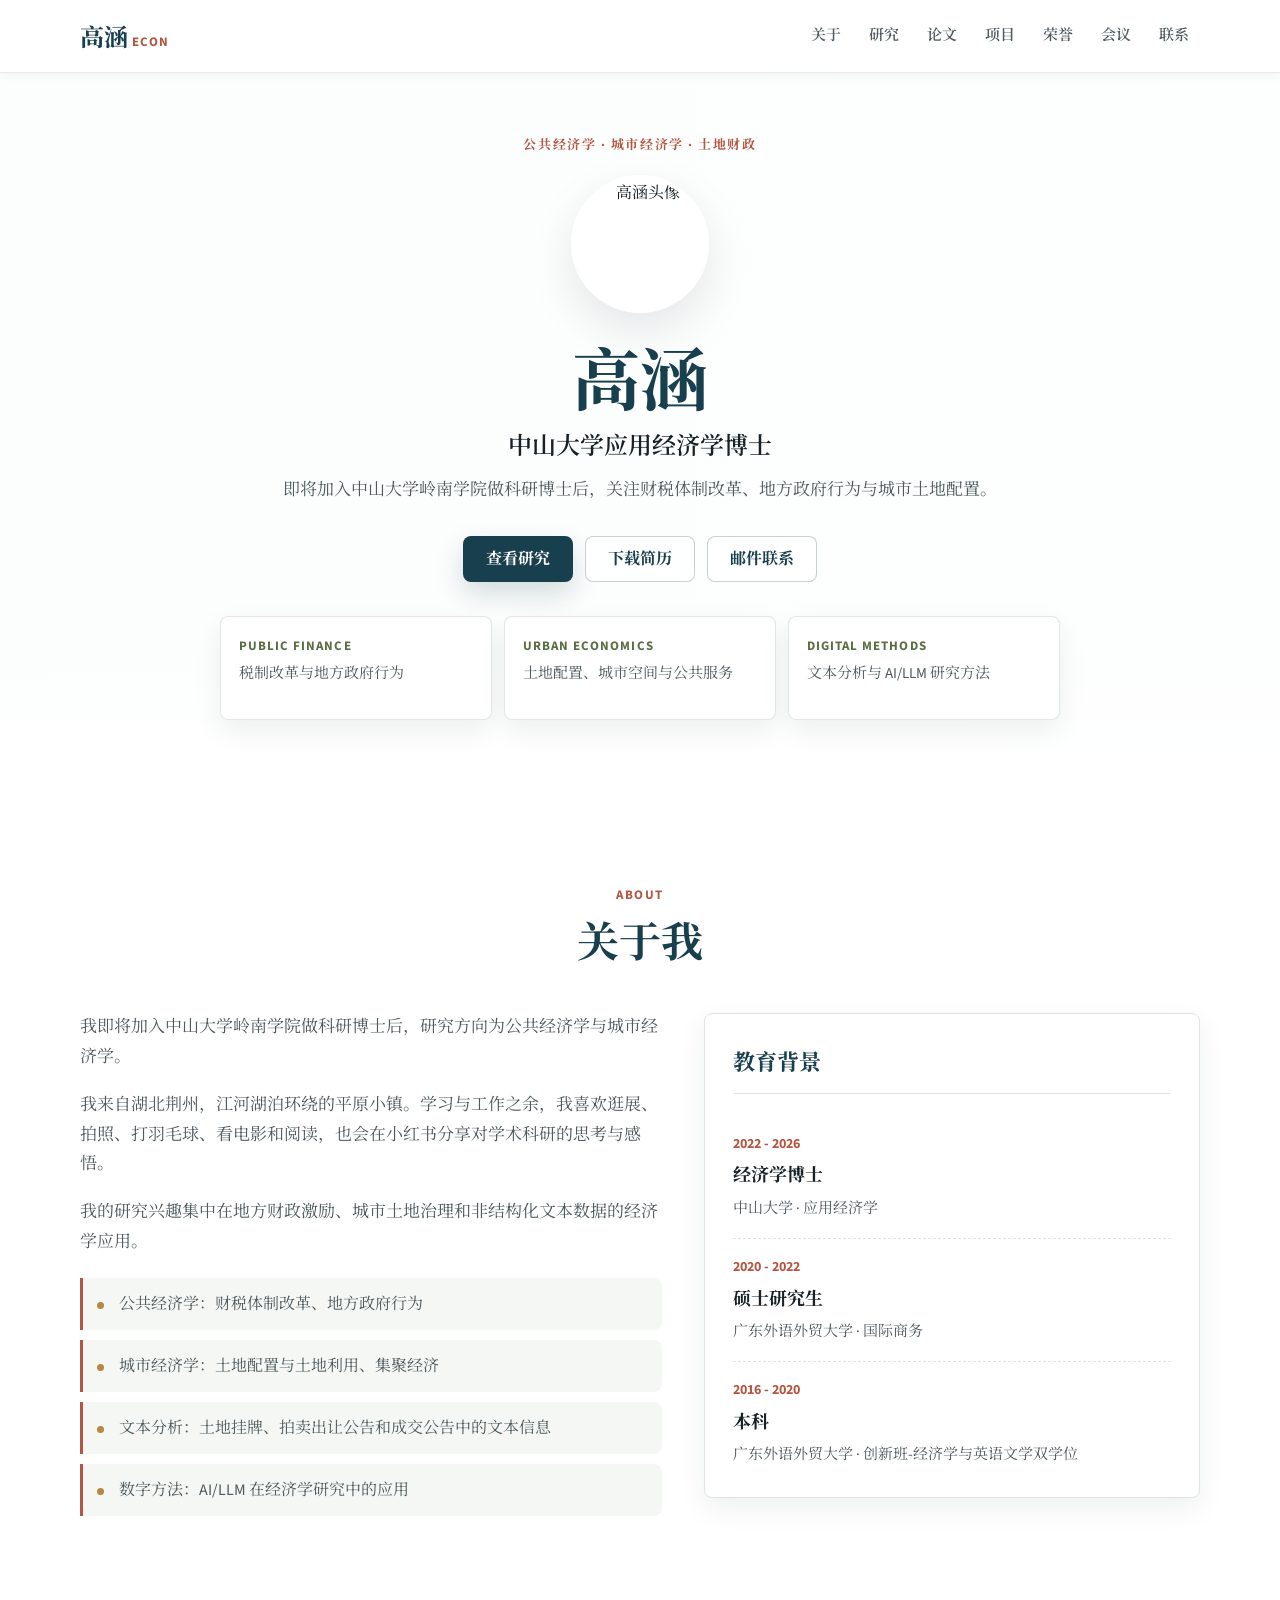
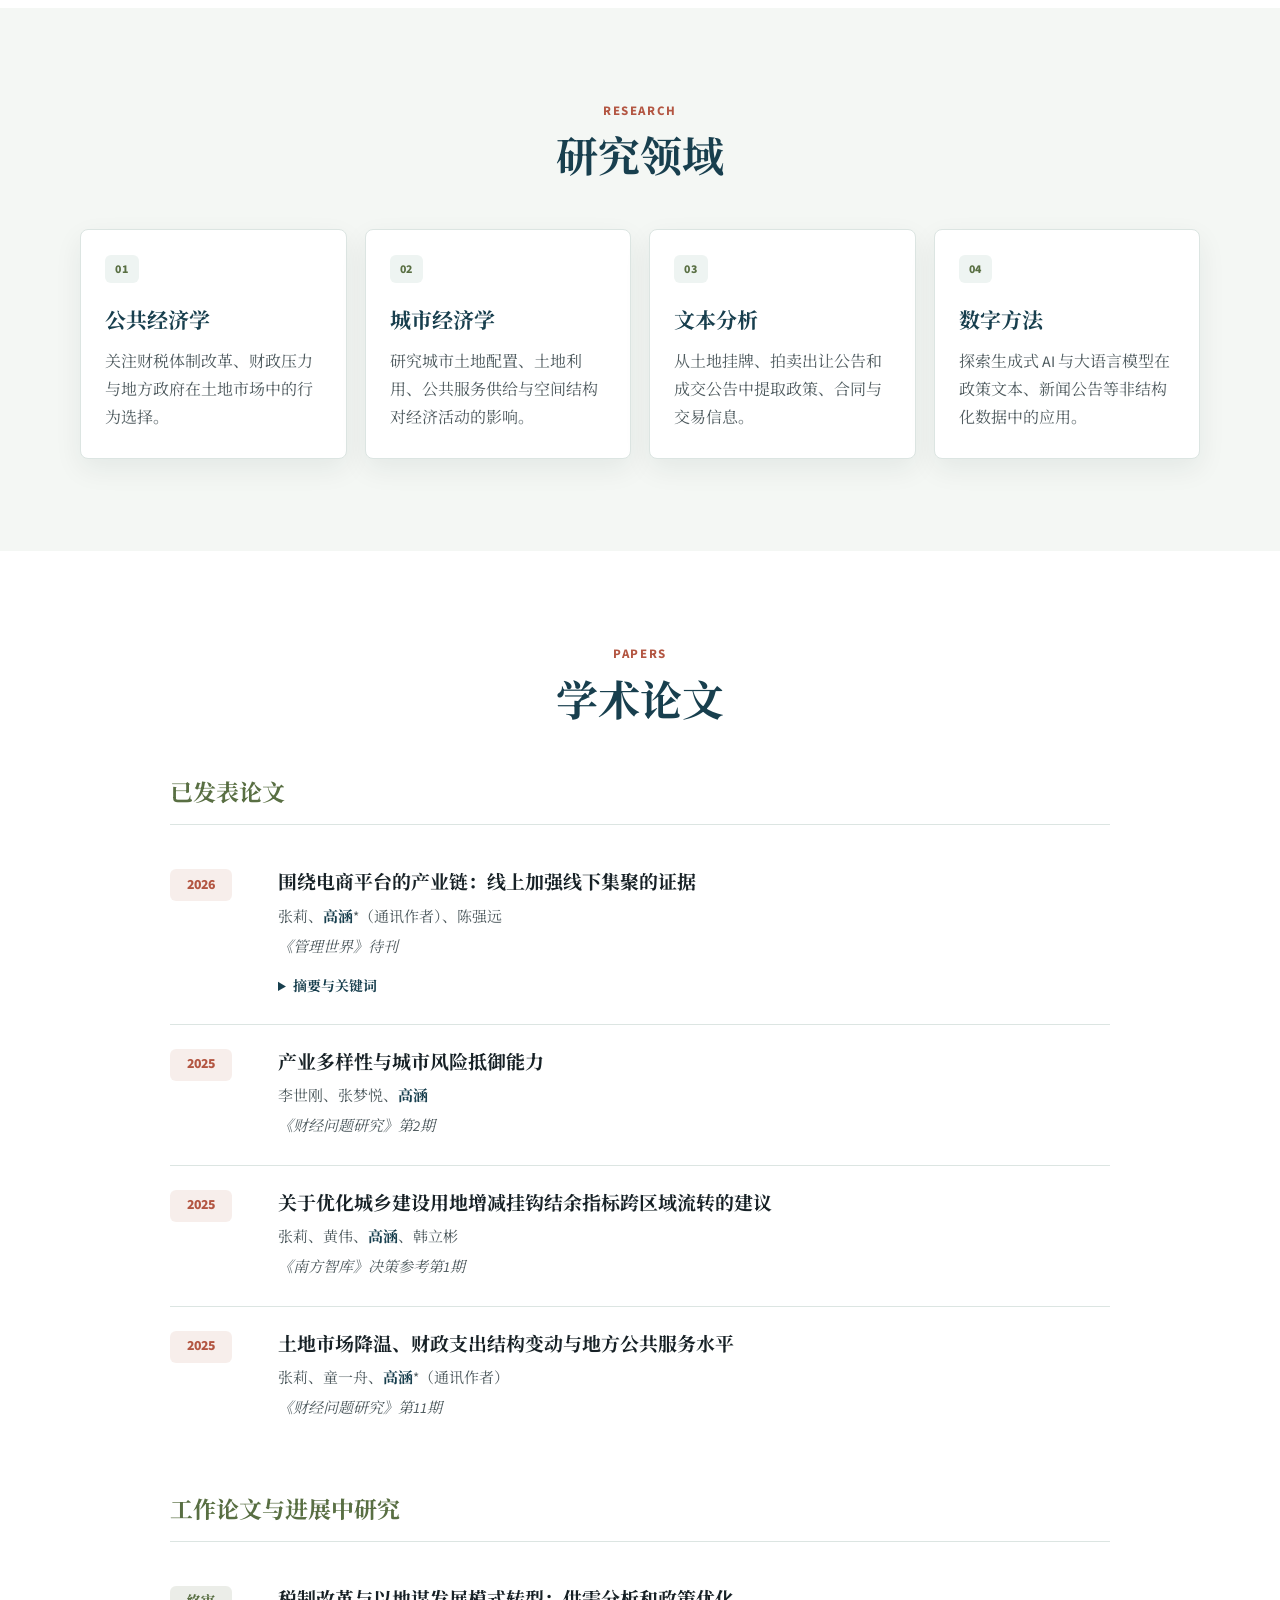
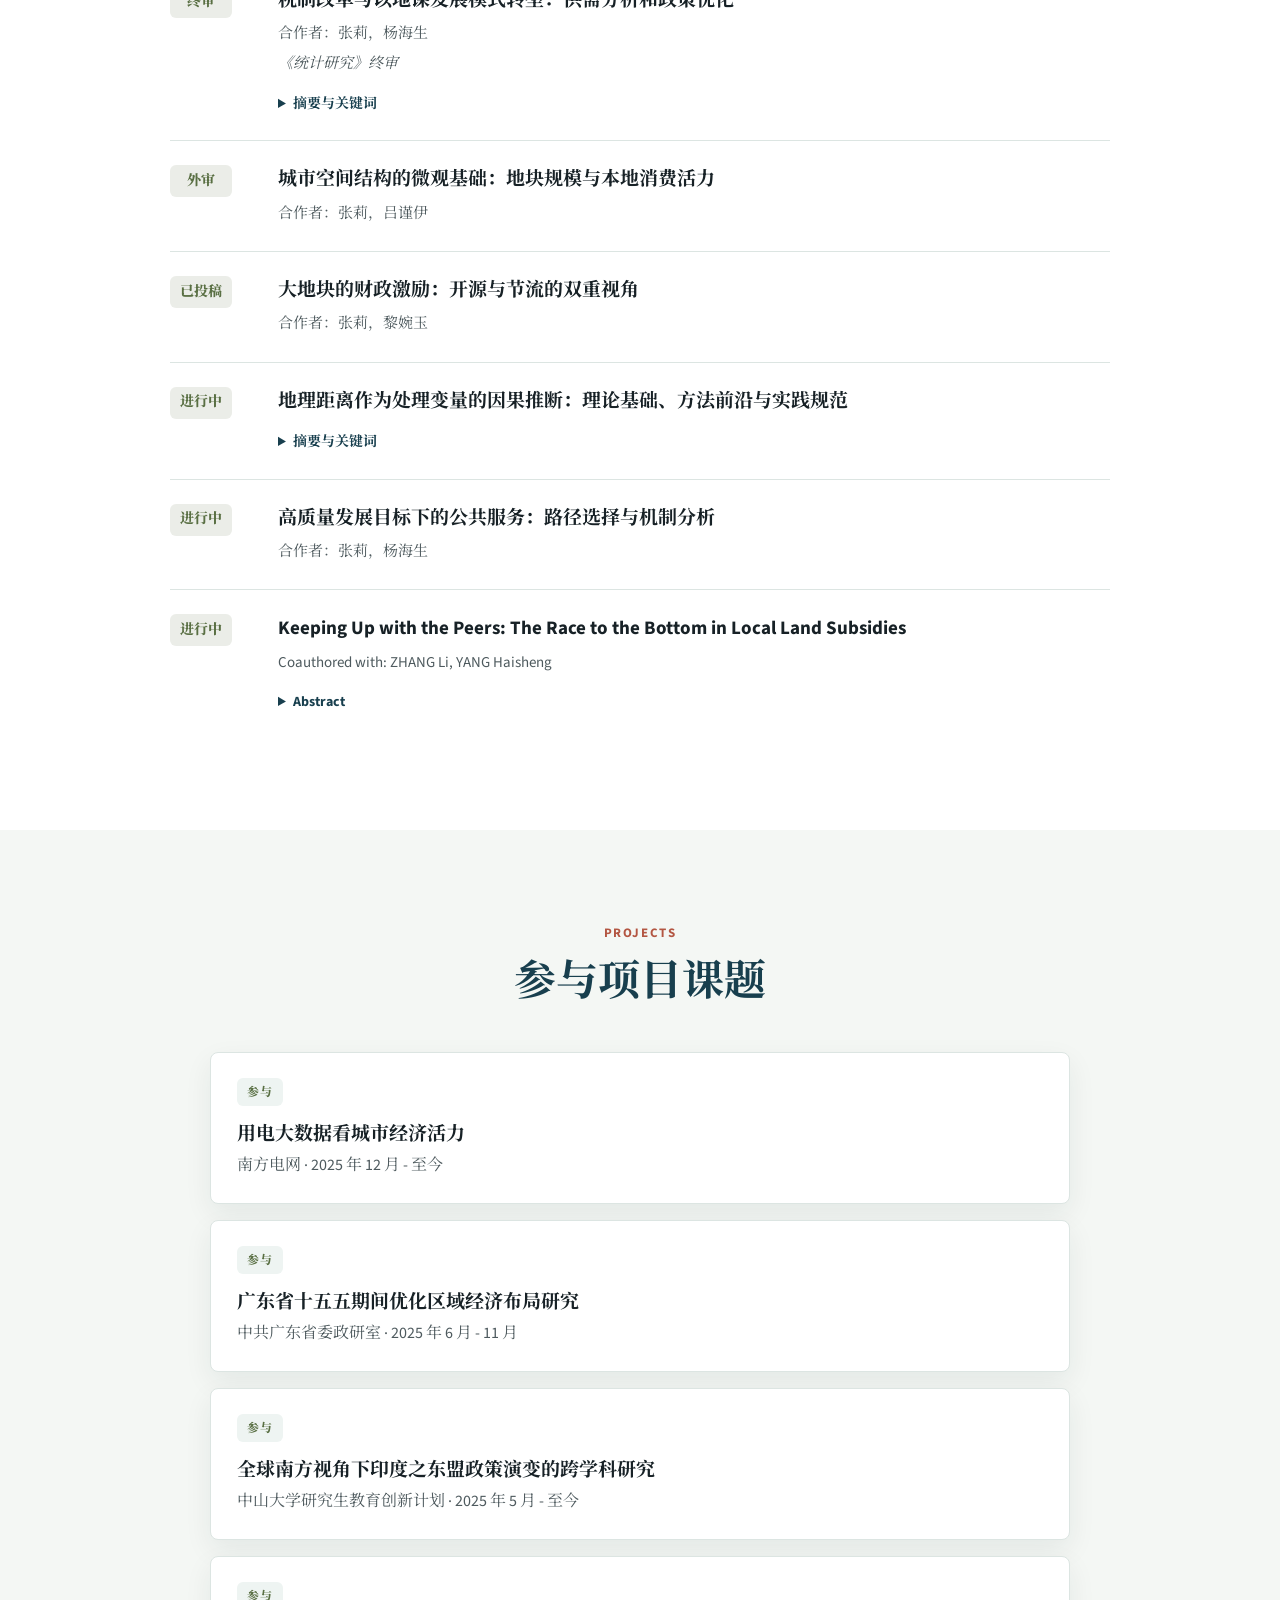
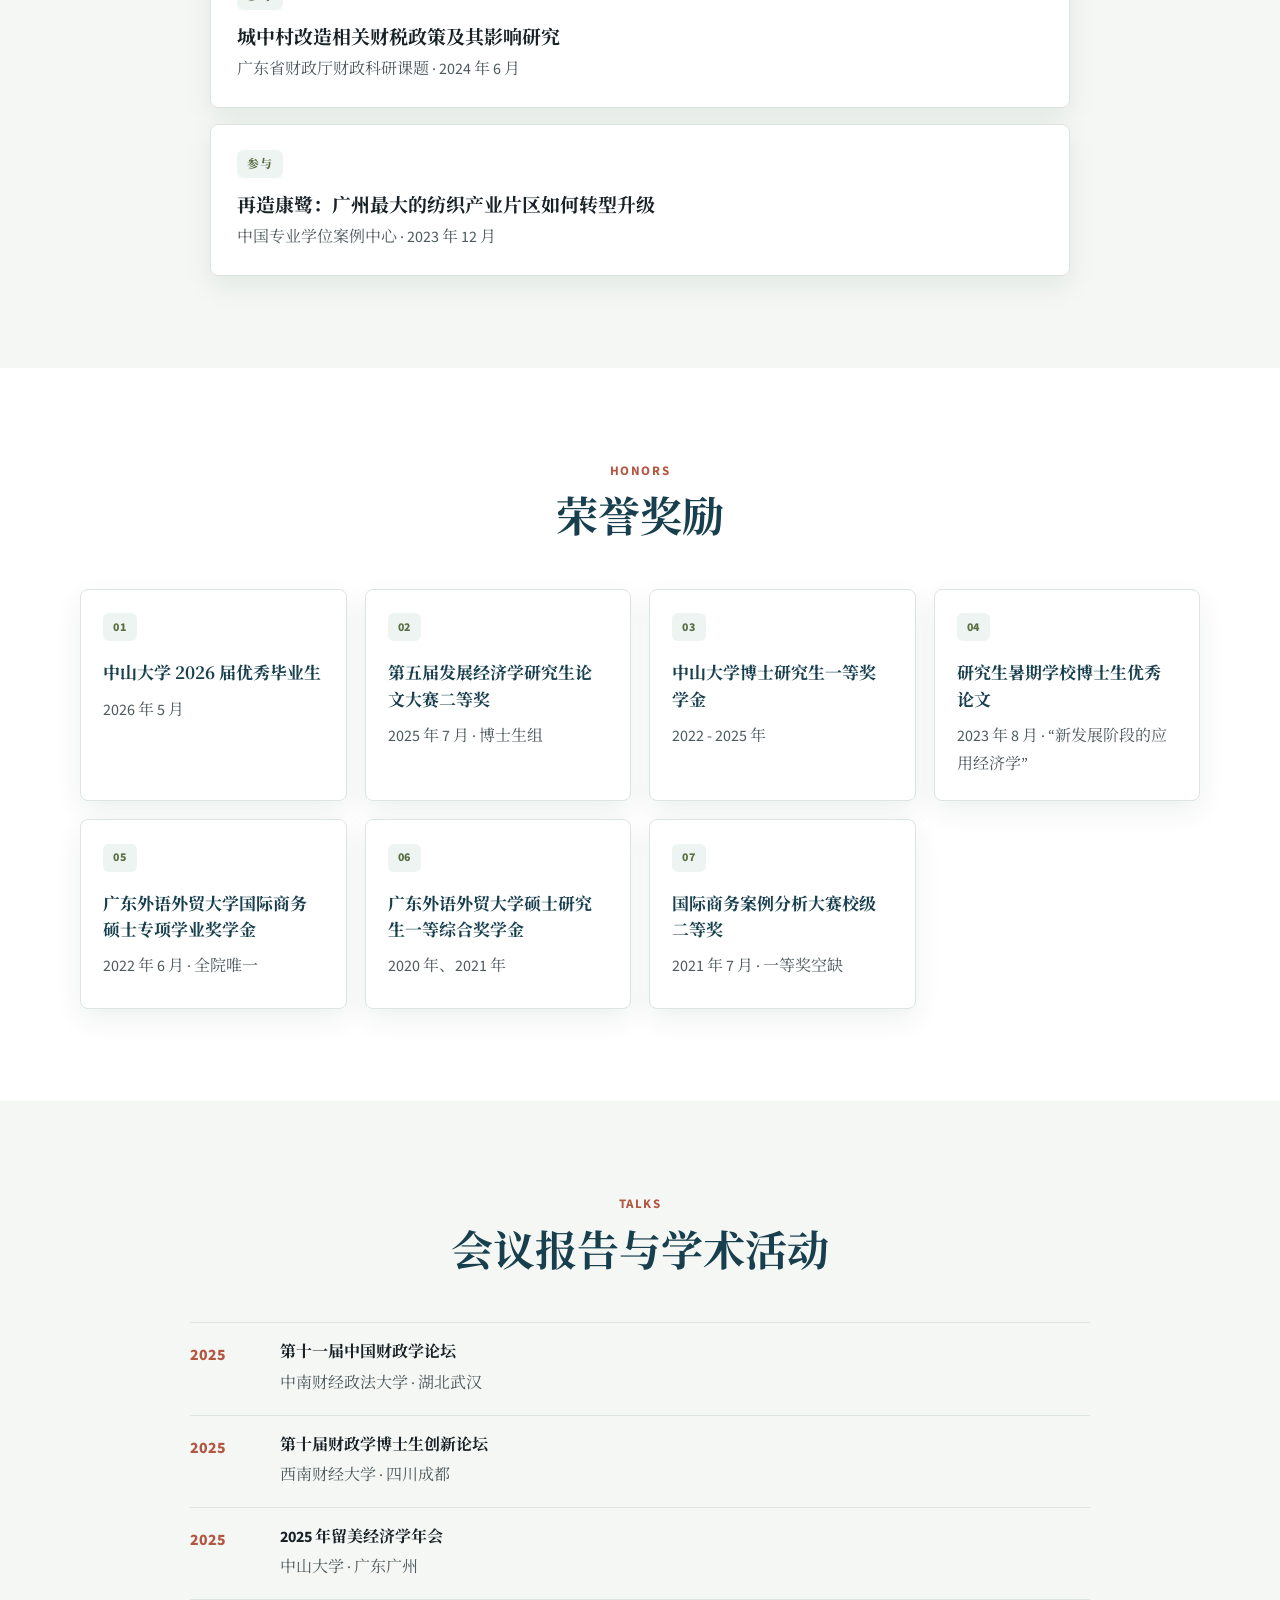
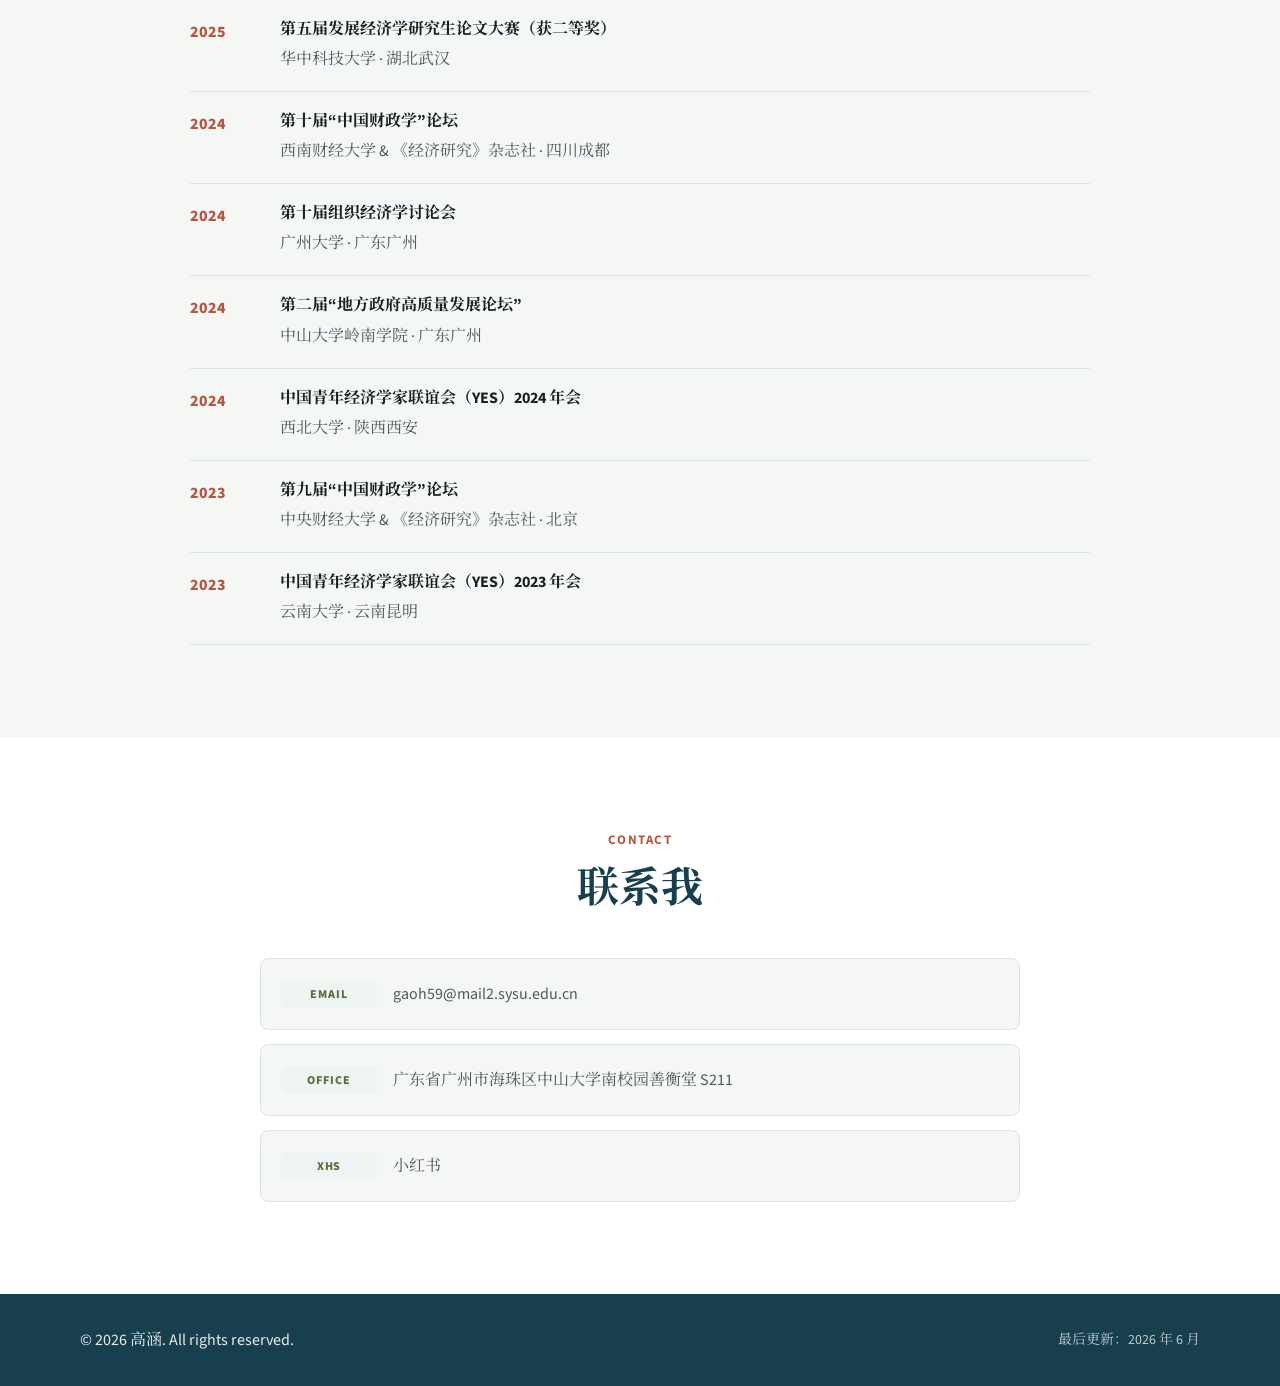
==== commit 27d0a6e7: "更新主页背景与研究状态" ====
--- a/index.html
+++ b/index.html
@@ -3,18 +3,31 @@
 <head>
     <meta charset="UTF-8">
     <meta name="viewport" content="width=device-width, initial-scale=1.0">
+    <meta name="description" content="高涵，中山大学应用经济学博士，即将加入中山大学岭南学院做科研博士后，研究方向包括公共经济学、城市经济学、土地财政、土地配置与数字方法。">
+    <meta name="theme-color" content="#183f4e">
+    <meta property="og:title" content="高涵 - 经济学研究者">
+    <meta property="og:description" content="公共经济学、城市经济学、土地财政与数字方法。">
+    <meta property="og:type" content="website">
+    <meta property="og:image" content="主页背景.JPG">
     <title>高涵 - 经济学研究者</title>
+    <link rel="preload" href="主页背景.JPG" as="image">
     <link rel="stylesheet" href="style.css">
     <link rel="preconnect" href="https://fonts.googleapis.com">
     <link rel="preconnect" href="https://fonts.gstatic.com" crossorigin>
-    <link href="https://fonts.googleapis.com/css2?family=Noto+Serif+SC:wght@400;600;700&family=Source+Sans+3:wght@300;400;500;600&display=swap" rel="stylesheet">
+    <link href="https://fonts.googleapis.com/css2?family=Noto+Serif+SC:wght@400;600;700&amp;family=Source+Sans+3:wght@300;400;500;600;700&amp;display=swap" rel="stylesheet">
 </head>
 <body>
-    <!-- 导航栏 -->
-    <nav class="navbar">
+    <a href="#main" class="skip-link">跳转到主要内容</a>
+
+    <nav class="navbar" aria-label="主导航">
         <div class="nav-container">
-            <a href="#home" class="logo">高涵<span class="logo-econ">Econ</span></a>
-            <ul class="nav-links">
+            <a href="#home" class="logo" aria-label="高涵主页">高涵<span class="logo-econ">Econ</span></a>
+            <button class="nav-toggle" type="button" aria-expanded="false" aria-controls="site-nav" aria-label="打开导航">
+                <span></span>
+                <span></span>
+                <span></span>
+            </button>
+            <ul class="nav-links" id="site-nav">
                 <li><a href="#about">关于</a></li>
                 <li><a href="#research">研究</a></li>
                 <li><a href="#publications">论文</a></li>
@@ -26,363 +39,410 @@
         </div>
     </nav>
 
-    <!-- 首页/关于 -->
-    <section id="home" class="hero">
+    <header id="home" class="hero">
         <div class="hero-content">
+            <p class="hero-kicker">公共经济学 · 城市经济学 · 土地财政</p>
             <div class="avatar">
-                <img src="IMG_7883.JPG" alt="高涵" class="avatar-photo">
+                <img src="assets/avatar.jpg" alt="高涵头像" class="avatar-photo" width="390" height="520" decoding="async" fetchpriority="high">
             </div>
             <h1>高涵</h1>
-            <p class="title">博士研究生</p>
-            <p class="affiliation">中山大学 应用经济学</p>
-            <div class="hero-decoration">
-                <span class="dot"></span>
-                <span class="line"></span>
-                <span class="dot"></span>
-            </div>
-            <p class="intro">
-                专注于公共经济学与城市经济学<br>
-                探索财税体制改革、地方政府行为与城市土地配置
-            </p>
-            <a href="#about" class="btn">了解更多</a>
+            <p class="title">中山大学应用经济学博士</p>
+            <p class="affiliation">即将加入中山大学岭南学院做科研博士后，关注财税体制改革、地方政府行为与城市土地配置。</p>
+            <div class="hero-actions" aria-label="主要操作">
+                <a href="#publications" class="btn btn-primary">查看研究</a>
+                <a href="高涵简历最新版.pdf" class="btn btn-secondary" target="_blank" rel="noopener noreferrer">下载简历</a>
+                <a href="mailto:gaoh59@mail2.sysu.edu.cn" class="btn btn-secondary">邮件联系</a>
+            </div>
+            <ul class="hero-highlights" aria-label="研究概览">
+                <li>
+                    <strong>Public Finance</strong>
+                    <span>税制改革与地方政府行为</span>
+                </li>
+                <li>
+                    <strong>Urban Economics</strong>
+                    <span>土地配置、城市空间与公共服务</span>
+                </li>
+                <li>
+                    <strong>Digital Methods</strong>
+                    <span>文本分析与 AI/LLM 研究方法</span>
+                </li>
+            </ul>
         </div>
-        <div class="scroll-indicator">
-            <span>向下滚动</span>
-            <div class="scroll-arrow"></div>
-        </div>
-    </section>
-
-    <!-- 关于我 -->
-    <section id="about" class="section">
-        <div class="container">
-            <h2 class="section-title">关于我</h2>
-            <div class="about-content">
-                <div class="about-text">
-                    <p>我来自湖北荆州，江河湖泊环绕的平原小镇。</p>
-                    <p>学习与工作之余，我喜欢逛展、拍照、打羽毛球、看电影和阅读。我是一个喜欢吃麦当劳、收集哆啦A梦玩具的文青。</p>
-                    <p>我是中山大学国际金融学院的博士研究生，师从<strong>张莉教授</strong>，研究方向为公共经济学与城市经济学。</p>
-                    <p>我的研究兴趣包括：</p>
-                    <ul class="interest-list">
-                        <li>公共经济学：财税体制改革、地方政府行为</li>
-                        <li>城市经济学：土地配置与土地利用、集聚经济</li>
-                        <li>文本分析：土地挂牌与拍卖出让公告和成交公告中的文本信息及其经济学含义</li>
-                        <li>数字方法：AI/LLM在经济学研究中的应用</li>
-                    </ul>
-                    <p class="xiaohongshu-intro">我也喜欢在<strong>小红书</strong>分享我对学术科研的思考与感悟。</p>
-                </div>
-                <div class="about-card">
-                    <h3>教育背景</h3>
-                    <div class="edu-item">
-                        <span class="year">2022 - 2026（预期）</span>
-                        <span class="degree">博士研究生</span>
-                        <span class="school">中山大学 · 应用经济学</span>
+    </header>
+
+    <main id="main">
+        <section id="about" class="section">
+            <div class="container">
+                <div class="section-heading">
+                    <p class="section-eyebrow">About</p>
+                    <h2 class="section-title">关于我</h2>
+                </div>
+                <div class="about-content">
+                    <div class="about-text">
+                        <p>我即将加入中山大学岭南学院做科研博士后，研究方向为公共经济学与城市经济学。</p>
+                        <p>我来自湖北荆州，江河湖泊环绕的平原小镇。学习与工作之余，我喜欢逛展、拍照、打羽毛球、看电影和阅读，也会在小红书分享对学术科研的思考与感悟。</p>
+                        <p>我的研究兴趣集中在地方财政激励、城市土地治理和非结构化文本数据的经济学应用。</p>
+                        <ul class="interest-list">
+                            <li>公共经济学：财税体制改革、地方政府行为</li>
+                            <li>城市经济学：土地配置与土地利用、集聚经济</li>
+                            <li>文本分析：土地挂牌、拍卖出让公告和成交公告中的文本信息</li>
+                            <li>数字方法：AI/LLM 在经济学研究中的应用</li>
+                        </ul>
                     </div>
-                    <div class="edu-item">
-                        <span class="year">2020 - 2022</span>
-                        <span class="degree">硕士研究生</span>
-                        <span class="school">广东外语外贸大学 · 国际商务</span>
+                    <aside class="profile-card" aria-label="教育背景">
+                        <h3>教育背景</h3>
+                        <div class="edu-item">
+                            <span class="year">2022 - 2026</span>
+                            <span class="degree">经济学博士</span>
+                            <span class="school">中山大学 · 应用经济学</span>
+                        </div>
+                        <div class="edu-item">
+                            <span class="year">2020 - 2022</span>
+                            <span class="degree">硕士研究生</span>
+                            <span class="school">广东外语外贸大学 · 国际商务</span>
+                        </div>
+                        <div class="edu-item">
+                            <span class="year">2016 - 2020</span>
+                            <span class="degree">本科</span>
+                            <span class="school">广东外语外贸大学 · 创新班-经济学与英语文学双学位</span>
+                        </div>
+                    </aside>
+                </div>
+            </div>
+        </section>
+
+        <section id="research" class="section section-alt">
+            <div class="container">
+                <div class="section-heading">
+                    <p class="section-eyebrow">Research</p>
+                    <h2 class="section-title">研究领域</h2>
+                </div>
+                <div class="research-grid">
+                    <article class="research-card reveal">
+                        <span class="research-mark">01</span>
+                        <h3>公共经济学</h3>
+                        <p>关注财税体制改革、财政压力与地方政府在土地市场中的行为选择。</p>
+                    </article>
+                    <article class="research-card reveal">
+                        <span class="research-mark">02</span>
+                        <h3>城市经济学</h3>
+                        <p>研究城市土地配置、土地利用、公共服务供给与空间结构对经济活动的影响。</p>
+                    </article>
+                    <article class="research-card reveal">
+                        <span class="research-mark">03</span>
+                        <h3>文本分析</h3>
+                        <p>从土地挂牌、拍卖出让公告和成交公告中提取政策、合同与交易信息。</p>
+                    </article>
+                    <article class="research-card reveal">
+                        <span class="research-mark">04</span>
+                        <h3>数字方法</h3>
+                        <p>探索生成式 AI 与大语言模型在政策文本、新闻公告等非结构化数据中的应用。</p>
+                    </article>
+                </div>
+            </div>
+        </section>
+
+        <section id="publications" class="section">
+            <div class="container">
+                <div class="section-heading">
+                    <p class="section-eyebrow">Papers</p>
+                    <h2 class="section-title">学术论文</h2>
+                </div>
+
+                <h3 class="subsection-title">已发表论文</h3>
+                <div class="publications-list">
+                    <article class="pub-item reveal">
+                        <span class="pub-year">2026</span>
+                        <div class="pub-content">
+                            <h3>围绕电商平台的产业链：线上加强线下集聚的证据</h3>
+                            <p class="pub-authors">张莉、<strong>高涵</strong>*（通讯作者）、陈强远</p>
+                            <p class="pub-journal">《管理世界》待刊</p>
+                            <details class="pub-details">
+                                <summary>摘要与关键词</summary>
+                                <p class="pub-abstract"><strong>摘要：</strong>链主型电商平台如何重塑传统产业链？本文以全球领先的跨境电商平台希音（SHEIN）为例，通过深入的实地调研，并结合中国工商企业注册、广东省纺织服装行业汇算清缴以及企业业务工序文本等多维微观大数据，考察了链主型平台入驻对周边产业链集聚与韧性的影响。研究发现：SHEIN 的入驻显著加强了纺织服装企业在地理空间上的集聚，并呈现出影响随距离远近衰减，证明了数字时代地理邻近性在支撑“小单快反”模式中的重要性。在外部贸易冲击下，链主型平台通过强化产业链垂直分工、促进知识溢出及增强市场波动抵御能力，显著提升了周边企业的经营绩效与产业链韧性。</p>
+                                <p class="pub-keywords"><strong>关键词：</strong>独角兽企业；SHEIN；集聚效应；跨境电商平台；链主企业</p>
+                            </details>
+                        </div>
+                    </article>
+                    <article class="pub-item reveal">
+                        <span class="pub-year">2025</span>
+                        <div class="pub-content">
+                            <h3>产业多样性与城市风险抵御能力</h3>
+                            <p class="pub-authors">李世刚、张梦悦、<strong>高涵</strong></p>
+                            <p class="pub-journal">《财经问题研究》第2期</p>
+                        </div>
+                    </article>
+                    <article class="pub-item reveal">
+                        <span class="pub-year">2025</span>
+                        <div class="pub-content">
+                            <h3>关于优化城乡建设用地增减挂钩结余指标跨区域流转的建议</h3>
+                            <p class="pub-authors">张莉、黄伟、<strong>高涵</strong>、韩立彬</p>
+                            <p class="pub-journal">《南方智库》决策参考第1期</p>
+                        </div>
+                    </article>
+                    <article class="pub-item reveal">
+                        <span class="pub-year">2025</span>
+                        <div class="pub-content">
+                            <h3>土地市场降温、财政支出结构变动与地方公共服务水平</h3>
+                            <p class="pub-authors">张莉、童一舟、<strong>高涵</strong>*（通讯作者）</p>
+                            <p class="pub-journal">《财经问题研究》第11期</p>
+                        </div>
+                    </article>
+                </div>
+
+                <h3 class="subsection-title">工作论文与进展中研究</h3>
+                <div class="publications-list working-papers">
+                    <article class="pub-item reveal">
+                        <span class="pub-year">终审</span>
+                        <div class="pub-content">
+                            <h3>税制改革与以地谋发展模式转型：供需分析和政策优化</h3>
+                            <p class="pub-authors">合作者：张莉，杨海生</p>
+                            <p class="pub-journal">《统计研究》终审</p>
+                            <details class="pub-details">
+                                <summary>摘要与关键词</summary>
+                                <p class="pub-abstract"><strong>内容提要：</strong>当前，新一轮财税体制改革意义重大，重塑地方政府的以地谋发展行为和激发市场主体的高质量发展迫在眉睫。“营改增”是我国财税体制现代化的重大改革，本文以“营改增”政策为准自然实验，基于土地市场网 2010 年至 2016 年的微观土地出让信息和匹配了地块的税收调查数据，实证检验了此改革如何影响产业用地市场的供需双方，以及基于机器学习方法提出政策优化具体方向。结果表明，相比其他城市，试点城市在政策推行后工业用地的出让面积显著减少了 10%，交易规模下降 7%，实际单价上升 5%，且效应在建设用地指标约束较强的城市中更为突出，在与服务业关联更紧密的行业以及质量较好的高等级地块更为明显。进一步地，采用因果路径分析考察了“财政激励效应”和“需求冲击效应”及二者的相对重要性，发现“营改增”使得制造业实际增值税率下降，这对政府而言是负向的财政激励，进而减少了出让工业用地培育增值税税源的动机；而在需求侧，这一税制改革使得制造业企业资源配置更合理，放缓了粗放式购置土地扩张厂房的动机，因此最终工业用地交易规模减少。最后，基于市场均衡处理效应框架的分析表明，工业用地的市场化交易与集约节约利用仍是未来改革的重点。本文的研究结论能为后续深化财税体制现代化改革以及城市土地配置发展目标提供优化方向。</p>
+                                <p class="pub-keywords"><strong>关键词：</strong>税制改革；营改增；工业用地；因果路径分析；市场均衡下的处理效应</p>
+                            </details>
+                        </div>
+                    </article>
+                    <article class="pub-item reveal">
+                        <span class="pub-year">外审</span>
+                        <div class="pub-content">
+                            <h3>城市空间结构的微观基础：地块规模与本地消费活力</h3>
+                            <p class="pub-authors">合作者：张莉，吕谨伊</p>
+                        </div>
+                    </article>
+                    <article class="pub-item reveal">
+                        <span class="pub-year">已投稿</span>
+                        <div class="pub-content">
+                            <h3>大地块的财政激励：开源与节流的双重视角</h3>
+                            <p class="pub-authors">合作者：张莉，黎婉玉</p>
+                        </div>
+                    </article>
+                    <article class="pub-item reveal">
+                        <span class="pub-year">进行中</span>
+                        <div class="pub-content">
+                            <h3>地理距离作为处理变量的因果推断：理论基础、方法前沿与实践规范</h3>
+                            <details class="pub-details">
+                                <summary>摘要与关键词</summary>
+                                <p class="pub-abstract"><strong>摘要：</strong>随着地理编码（geocoded）微观数据的普及，以“到某一地点的地理距离”界定处理状态、考察其对邻近单元影响的研究设计，在经济学经验研究中日益普遍，广泛应用于污染、交通、城市更新、产业集群与企业区位等议题。然而，如何依据距离合理界定处理组与控制组、距离效应的理论基础何在，相关方法仍缺乏系统梳理。本文以潜在结果框架与“基于设计”（design-based）的研究范式为统一基础，澄清“空间处理”的概念内涵与识别假设，系统梳理距离缓冲区、环形法、距离梯度、空间双重差分、邻里固定效应与处理分配建模等主流方法，并结合蒙特卡洛模拟与图示介绍非参数处理效应曲线估计、反事实候选地点的机器学习构造、基于设计的标准误等前沿进展。在此基础上，本文给出一套可操作的“标准化操作流程”与“可行性检验”清单，回顾权威中英文期刊的应用实践，剖析处理环与控制环设定任意、控制组溢出污染与不可比、对照组构造不当、空间相关推断失当等常见误区，并提出相应的解决方案，以期为相关经验研究提供方法论参考。</p>
+                                <p class="pub-keywords"><strong>关键词：</strong>地理距离；空间处理变量；因果推断；空间双重差分；环形法</p>
+                            </details>
+                        </div>
+                    </article>
+                    <article class="pub-item reveal">
+                        <span class="pub-year">进行中</span>
+                        <div class="pub-content">
+                            <h3>高质量发展目标下的公共服务：路径选择与机制分析</h3>
+                            <p class="pub-authors">合作者：张莉，杨海生</p>
+                        </div>
+                    </article>
+                    <article class="pub-item reveal">
+                        <span class="pub-year">进行中</span>
+                        <div class="pub-content">
+                            <h3>Keeping Up with the Peers: The Race to the Bottom in Local Land Subsidies</h3>
+                            <p class="pub-authors">Coauthored with: ZHANG Li, YANG Haisheng</p>
+                            <details class="pub-details">
+                                <summary>Abstract</summary>
+                                <p class="pub-abstract"><strong>Abstract: </strong>While there is a consensus that widespread competition exists among local governments within multi-layered large economies, the specific mechanisms of how this competition unfolds remain debated. Existing literature has predominantly focused on the instruments of competition rather than the process and its market implications. This paper investigates the behavioral logic and dynamic processes of local governments from a social interaction perspective, focusing on low-price subsidies for industrial land. Using tax survey data matched with micro-level industrial land transaction records, we explore the origins of the “race to the bottom” in land prices. We find that local government decisions regarding industrial land supply are not based solely on local factor endowments; rather, governments exhibit strong peer effects, mimicking and following the decisions of peer cities, often converging toward those offering the highest subsidies. Further analysis reveals that this behavioral response is more sensitive in key industries and high-tech sectors identified in planning documents, indicating significant industrial heterogeneity. Sub-sample analyses based on economic development levels and official turnover show that homogenous competition among local governments is complex, involving both imitative behavior and strategic adjustments driven by economic status and political cycles. Finally, we examine the economic consequences and find that this mimetic behavior distorts land supply without effectively enhancing firm productivity or promoting innovation.</p>
+                            </details>
+                        </div>
+                    </article>
+                </div>
+            </div>
+        </section>
+
+        <section id="projects" class="section section-alt">
+            <div class="container">
+                <div class="section-heading">
+                    <p class="section-eyebrow">Projects</p>
+                    <h2 class="section-title">参与项目课题</h2>
+                </div>
+                <div class="projects-list">
+                    <article class="project-item reveal">
+                        <div class="project-type">参与</div>
+                        <h3>用电大数据看城市经济活力</h3>
+                        <p>南方电网 · 2025 年 12 月 - 至今</p>
+                    </article>
+                    <article class="project-item reveal">
+                        <div class="project-type">参与</div>
+                        <h3>广东省十五五期间优化区域经济布局研究</h3>
+                        <p>中共广东省委政研室 · 2025 年 6 月 - 11 月</p>
+                    </article>
+                    <article class="project-item reveal">
+                        <div class="project-type">参与</div>
+                        <h3>全球南方视角下印度之东盟政策演变的跨学科研究</h3>
+                        <p>中山大学研究生教育创新计划 · 2025 年 5 月 - 至今</p>
+                    </article>
+                    <article class="project-item reveal">
+                        <div class="project-type">参与</div>
+                        <h3>城中村改造相关财税政策及其影响研究</h3>
+                        <p>广东省财政厅财政科研课题 · 2024 年 6 月</p>
+                    </article>
+                    <article class="project-item reveal">
+                        <div class="project-type">参与</div>
+                        <h3>再造康鹭：广州最大的纺织产业片区如何转型升级</h3>
+                        <p>中国专业学位案例中心 · 2023 年 12 月</p>
+                    </article>
+                </div>
+            </div>
+        </section>
+
+        <section id="awards" class="section">
+            <div class="container">
+                <div class="section-heading">
+                    <p class="section-eyebrow">Honors</p>
+                    <h2 class="section-title">荣誉奖励</h2>
+                </div>
+                <div class="awards-grid">
+                    <article class="award-card reveal">
+                        <span class="award-index">01</span>
+                        <h3>中山大学 2026 届优秀毕业生</h3>
+                        <p>2026 年 5 月</p>
+                    </article>
+                    <article class="award-card reveal">
+                        <span class="award-index">02</span>
+                        <h3>第五届发展经济学研究生论文大赛二等奖</h3>
+                        <p>2025 年 7 月 · 博士生组</p>
+                    </article>
+                    <article class="award-card reveal">
+                        <span class="award-index">03</span>
+                        <h3>中山大学博士研究生一等奖学金</h3>
+                        <p>2022 - 2025 年</p>
+                    </article>
+                    <article class="award-card reveal">
+                        <span class="award-index">04</span>
+                        <h3>研究生暑期学校博士生优秀论文</h3>
+                        <p>2023 年 8 月 · “新发展阶段的应用经济学”</p>
+                    </article>
+                    <article class="award-card reveal">
+                        <span class="award-index">05</span>
+                        <h3>广东外语外贸大学国际商务硕士专项学业奖学金</h3>
+                        <p>2022 年 6 月 · 全院唯一</p>
+                    </article>
+                    <article class="award-card reveal">
+                        <span class="award-index">06</span>
+                        <h3>广东外语外贸大学硕士研究生一等综合奖学金</h3>
+                        <p>2020 年、2021 年</p>
+                    </article>
+                    <article class="award-card reveal">
+                        <span class="award-index">07</span>
+                        <h3>国际商务案例分析大赛校级二等奖</h3>
+                        <p>2021 年 7 月 · 一等奖空缺</p>
+                    </article>
+                </div>
+            </div>
+        </section>
+
+        <section id="conferences" class="section section-alt">
+            <div class="container">
+                <div class="section-heading">
+                    <p class="section-eyebrow">Talks</p>
+                    <h2 class="section-title">会议报告与学术活动</h2>
+                </div>
+                <div class="conferences-list">
+                    <article class="conference-item reveal">
+                        <span class="conf-year">2025</span>
+                        <div class="conf-content">
+                            <h4>第十一届中国财政学论坛</h4>
+                            <p>中南财经政法大学 · 湖北武汉</p>
+                        </div>
+                    </article>
+                    <article class="conference-item reveal">
+                        <span class="conf-year">2025</span>
+                        <div class="conf-content">
+                            <h4>第十届财政学博士生创新论坛</h4>
+                            <p>西南财经大学 · 四川成都</p>
+                        </div>
+                    </article>
+                    <article class="conference-item reveal">
+                        <span class="conf-year">2025</span>
+                        <div class="conf-content">
+                            <h4>2025 年留美经济学年会</h4>
+                            <p>中山大学 · 广东广州</p>
+                        </div>
+                    </article>
+                    <article class="conference-item reveal">
+                        <span class="conf-year">2025</span>
+                        <div class="conf-content">
+                            <h4>第五届发展经济学研究生论文大赛（获二等奖）</h4>
+                            <p>华中科技大学 · 湖北武汉</p>
+                        </div>
+                    </article>
+                    <article class="conference-item reveal">
+                        <span class="conf-year">2024</span>
+                        <div class="conf-content">
+                            <h4>第十届“中国财政学”论坛</h4>
+                            <p>西南财经大学 &amp; 《经济研究》杂志社 · 四川成都</p>
+                        </div>
+                    </article>
+                    <article class="conference-item reveal">
+                        <span class="conf-year">2024</span>
+                        <div class="conf-content">
+                            <h4>第十届组织经济学讨论会</h4>
+                            <p>广州大学 · 广东广州</p>
+                        </div>
+                    </article>
+                    <article class="conference-item reveal">
+                        <span class="conf-year">2024</span>
+                        <div class="conf-content">
+                            <h4>第二届“地方政府高质量发展论坛”</h4>
+                            <p>中山大学岭南学院 · 广东广州</p>
+                        </div>
+                    </article>
+                    <article class="conference-item reveal">
+                        <span class="conf-year">2024</span>
+                        <div class="conf-content">
+                            <h4>中国青年经济学家联谊会（YES）2024 年会</h4>
+                            <p>西北大学 · 陕西西安</p>
+                        </div>
+                    </article>
+                    <article class="conference-item reveal">
+                        <span class="conf-year">2023</span>
+                        <div class="conf-content">
+                            <h4>第九届“中国财政学”论坛</h4>
+                            <p>中央财经大学 &amp; 《经济研究》杂志社 · 北京</p>
+                        </div>
+                    </article>
+                    <article class="conference-item reveal">
+                        <span class="conf-year">2023</span>
+                        <div class="conf-content">
+                            <h4>中国青年经济学家联谊会（YES）2023 年会</h4>
+                            <p>云南大学 · 云南昆明</p>
+                        </div>
+                    </article>
+                </div>
+            </div>
+        </section>
+
+        <section id="contact" class="section">
+            <div class="container">
+                <div class="section-heading">
+                    <p class="section-eyebrow">Contact</p>
+                    <h2 class="section-title">联系我</h2>
+                </div>
+                <div class="contact-content">
+                    <a class="contact-item reveal" href="mailto:gaoh59@mail2.sysu.edu.cn">
+                        <span class="contact-label">Email</span>
+                        <span>gaoh59@mail2.sysu.edu.cn</span>
+                    </a>
+                    <div class="contact-item reveal">
+                        <span class="contact-label">Office</span>
+                        <span>广东省广州市海珠区中山大学南校园善衡堂 S211</span>
                     </div>
-                    <div class="edu-item">
-                        <span class="year">2016 - 2020</span>
-                        <span class="degree">本科</span>
-                        <span class="school">广东外语外贸大学 · 创新班-经济学与英语文学双学位</span>
-                    </div>
-                </div>
-            </div>
-        </div>
-    </section>
-
-    <!-- 研究方向 -->
-    <section id="research" class="section section-alt">
-        <div class="container">
-            <h2 class="section-title">研究领域</h2>
-            <div class="research-grid">
-                <div class="research-card">
-                    <div class="research-icon">💰</div>
-                    <h3>公共经济学</h3>
-                    <p>关注财税体制改革、地方政府行为等话题</p>
-                </div>
-                <div class="research-card">
-                    <div class="research-icon">🏙️</div>
-                    <h3>城市经济学</h3>
-                    <p>关注城市中的土地配置与土地利用、集聚经济等话题</p>
-                </div>
-                <div class="research-card">
-                    <div class="research-icon">📝</div>
-                    <h3>文本分析</h3>
-                    <p>现阶段尤其关心土地挂牌与拍卖的出让公告和成交公告中的文本信息及其可能的经济学含义</p>
-                </div>
-                <div class="research-card">
-                    <div class="research-icon">🤖</div>
-                    <h3>数字方法</h3>
-                    <p>探索生成式AI与大语言模型在经济学研究中的应用，处理政策文本、新闻公告等非结构化数据</p>
-                </div>
-            </div>
-        </div>
-    </section>
-
-    <!-- 发表论文 -->
-    <section id="publications" class="section">
-        <div class="container">
-            <h2 class="section-title">学术论文</h2>
-
-            <h3 class="subsection-title">已发表论文</h3>
-            <div class="publications-list">
-                <div class="pub-item">
-                    <span class="pub-year">2025</span>
-                    <div class="pub-content">
-                        <h3>产业多样性与城市风险抵御能力</h3>
-                        <p class="pub-authors">李世刚、张梦悦、<strong>高涵</strong></p>
-                        <p class="pub-journal">《财经问题研究》第2期</p>
-                    </div>
-                </div>
-                <div class="pub-item">
-                    <span class="pub-year">2025</span>
-                    <div class="pub-content">
-                        <h3>关于优化城乡建设用地增减挂钩结余指标跨区域流转的建议</h3>
-                        <p class="pub-authors">张莉、黄伟、<strong>高涵</strong>、韩立彬</p>
-                        <p class="pub-journal">《南方智库》决策参考第1期</p>
-                    </div>
-                </div>
-                <div class="pub-item">
-                    <span class="pub-year">2025</span>
-                    <div class="pub-content">
-                        <h3>土地市场降温、财政支出结构变动与地方公共服务水平</h3>
-                        <p class="pub-authors">张莉、童一舟、<strong>高涵</strong>*（通讯作者）</p>
-                        <p class="pub-journal">《财经问题研究》第11期</p>
-                    </div>
-                </div>
-            </div>
-
-            <h3 class="subsection-title">工作论文与进展中研究</h3>
-            <div class="publications-list working-papers">
-                <div class="pub-item">
-                    <span class="pub-year">在审</span>
-                    <div class="pub-content">
-                        <h3>围绕电商平台的产业链：线上加强线下集聚的证据</h3>
-                        <p class="pub-authors">合作者：张莉，陈强远</p>
-                        <p class="pub-journal">《管理世界》已录用</p>
-                        <p class="pub-abstract"><strong>摘要：</strong>链主型电商平台如何重塑传统产业链？本文以全球领先的跨境电商平台希音（SHEIN）为例，通过深入的实地调研，并结合中国工商企业注册、广东省纺织服装行业汇算清缴以及企业业务工序文本等多维微观大数据，考察了链主型平台入驻对周边产业链集聚与韧性的影响。研究发现：SHEIN的入驻显著加强了纺织服装企业在地理空间上的集聚，并呈现出影响随距离远近衰减，证明了数字时代地理邻近性在支撑"小单快反"模式中的重要性。在外部贸易冲击下，链主型平台通过强化产业链垂直分工、促进知识溢出及增强市场波动抵御能力，显著提升了周边企业的经营绩效与产业链韧性。</p>
-                        <p class="pub-keywords"><strong>关键词：</strong>独角兽企业；SHEIN；集聚效应；跨境电商平台；链主企业</p>
-                    </div>
-                </div>
-                <div class="pub-item">
-                    <span class="pub-year">在审</span>
-                    <div class="pub-content">
-                        <h3>税制改革与以地谋发展模式转型：供需分析和政策优化</h3>
-                        <p class="pub-authors">合作者：张莉，杨海生</p>
-                        <p class="pub-journal">《统计研究》第三轮R&R 修回</p>
-                        <p class="pub-abstract"><strong>内容提要：</strong>当前，新一轮财税体制改革意义重大，重塑地方政府的以地谋发展行为和激发市场主体的高质量发展迫在眉睫。"营改增"是我国财税体制现代化的重大改革，本文以"营改增"政策为准自然实验，基于土地市场网2010年至2016年的微观土地出让信息和匹配了地块的税收调查数据，实证检验了此改革如何影响产业用地市场的供需双方，以及基于机器学习方法提出政策优化具体方向。结果表明，相比其他城市，试点城市在政策推行后工业用地的出让面积显著减少了10%，交易规模下降7%，实际单价上升5%，且效应在建设用地指标约束较强的城市中更为突出，在与服务业关联更紧密的行业以及质量较好的高等级地块更为明显。进一步地，采用因果路径分析考察了"财政激励效应"和"需求冲击效应"及二者的相对重要性，发现"营改增"使得制造业实际增值税率下降，这对政府而言是负向的财政激励，进而减少了出让工业用地培育增值税税源的动机；而在需求侧，这一税制改革使得制造业企业资源配置更合理，放缓了粗放式购置土地扩张厂房的动机，因此最终工业用地交易规模减少。最后，基于市场均衡处理效应框架的分析表明，工业用地的市场化交易与集约节约利用仍是未来改革的重点。本文的研究结论能为后续深化财税体制现代化改革以及城市土地配置发展目标提供优化方向。</p>
-                        <p class="pub-keywords"><strong>关键词：</strong>税制改革；营改增；工业用地；因果路径分析；市场均衡下的处理效应</p>
-                    </div>
-                </div>
-                <div class="pub-item">
-                    <span class="pub-year">投稿中</span>
-                    <div class="pub-content">
-                        <h3>财政压力与地方政府住宅用地规模选择：开源和节流的双重视角</h3>
-                        <p class="pub-authors">合作者：张莉，黎婉玉</p>
-                        <p class="pub-abstract"><strong>内容提要：</strong>本文分析了财政压力对中国住宅用地"大地块"供给格局的影响，并揭示财政体制变革下地方政府土地治理的行为逻辑。以"营改增"为背景，研究发现在财政压力显著加剧时，地方政府往往通过扩大住宅地块单宗出让面积和强化地块溢价实现"开源"，同时有动机采用土地合同配建等方式将部分公共服务责任转嫁给市场主体，实现"节流"。2016年全面"营改增"后，出让大面积地块的数量和比例显著上升，住宅地价整体走高，特别是在竞争性拍卖模式下尤为明显。与此同时，上述模式强化了公共设施用地在"大地块"周围的集聚，削弱了城市公共资源的均衡分配。研究建议健全财税改革后的动态监测和绩效反馈机制，完善转移支付制度，统筹推进高质量城市空间治理与住房品质提升，实现财税稳定、土地有序供应与公共服务均等化。</p>
-                        <p class="pub-keywords"><strong>关键词：</strong>住宅用地；大地块；财税改革；营改增</p>
-                    </div>
-                </div>
-                <div class="pub-item">
-                    <span class="pub-year">进行中</span>
-                    <div class="pub-content">
-                        <h3>高质量发展目标下的公共服务：路径选择与机制分析</h3>
-                        <p class="pub-authors">合作者：张莉，杨海生</p>
-                    </div>
-                </div>
-                <div class="pub-item">
-                    <span class="pub-year">进行中</span>
-                    <div class="pub-content">
-                        <h3>Keeping Up with the Peers: The Race to the Bottom in Local Land Subsidies</h3>
-                        <p class="pub-authors">Coauthored with: ZHANG Li, YANG Haisheng</p>
-                        <p class="pub-abstract"><strong>Abstract: </strong>While there is a consensus that widespread competition exists among local governments within multi-layered large economies, the specific mechanisms of how this competition unfolds remain debated. Existing literature has predominantly focused on the instruments of competition rather than the process and its market implications. This paper investigates the behavioral logic and dynamic processes of local governments from a social interaction perspective, focusing on low-price subsidies for industrial land. Using tax survey data matched with micro-level industrial land transaction records, we explore the origins of the "race to the bottom" in land prices. We find that local government decisions regarding industrial land supply are not based solely on local factor endowments; rather, governments exhibit strong peer effects, mimicking and following the decisions of "peer" cities, often converging toward those offering the highest subsidies. Further analysis reveals that this behavioral response is more sensitive in key industries and high-tech sectors identified in planning documents, indicating significant industrial heterogeneity. Sub-sample analyses based on economic development levels and official turnover show that homogenous competition among local governments is complex, involving both imitative behavior and strategic adjustments driven by economic status and political cycles. Finally, we examine the economic consequences and find that this mimetic behavior distorts land supply without effectively enhancing firm productivity or promoting innovation.</p>
-                    </div>
-                </div>
-                <div class="pub-item">
-                    <span class="pub-year">进行中</span>
-                    <div class="pub-content">
-                        <h3>Pains or Gains: The Spillover Effects of Superland in China</h3>
-                        <p class="pub-authors">Coauthored with: ZHANG Li, LV Jinyi</p>
-                        <p class="pub-abstract"><strong>Abstract: </strong>In the strategic context of mitigating external shocks and comprehensively expanding domestic demand, innovating and broadening physical consumption spaces has emerged as a crucial lever for facilitating the national economic cycle. However, the widespread development model of "mega-parcels" and gated communities—historically driven by rapid urbanization—has fundamentally constrained the effective release of consumption potential at the micro-level. This paper constructs a spatial general equilibrium model incorporating parcel characteristics. Exploiting a quasi-natural experiment generated by the 2009 residential land-use regulations and combining multi-source geospatial with micro-level POI data, we systematically identify the causal effects of super-large residential parcels on the local commercial ecosystem. The findings reveal that mega-parcels significantly suppress both the quantity and diversity of surrounding consumption amenities. The "barrier effect" of severing micro-level street networks heavily outweighs the "agglomeration effect" of population inflow. Our conclusions suggest that effectively boosting domestic demand urgently requires a shift away from the extensive land supply logic. As cities transition into an era of urban renewal and quality enhancement, policymakers must remain highly vigilant regarding spatial mismatch risks in lower-tier cities. Breaking down physical "islands" through refined governance—featuring smaller block sizes and denser street networks—will provide robust institutional and physical support for stimulating micro-commercial vitality and expanding high-quality consumption spaces.</p>
-                        <p class="pub-keywords"><strong>Key Words: </strong>Land Development; Parcel Size; Spatial Equilibrium; Consumption Amenities</p>
-                    </div>
-                </div>
-            </div>
-        </div>
-    </section>
-
-    <!-- 科研项目 -->
-    <section id="projects" class="section section-alt">
-        <div class="container">
-            <h2 class="section-title">参与项目课题</h2>
-            <div class="projects-list">
-                <div class="project-item">
-                    <div class="project-type">参与</div>
-                    <h3>用电大数据看城市经济活力</h3>
-                    <p>南方电网 · 2025年12月-至今</p>
-                </div>
-                <div class="project-item">
-                    <div class="project-type">参与</div>
-                    <h3>广东省十五五期间优化区域经济布局研究</h3>
-                    <p>中共广东省委政研室 · 2025年6月-11月</p>
-                </div>
-                <div class="project-item">
-                    <div class="project-type">参与</div>
-                    <h3>全球南方视角下印度之东盟政策演变的跨学科研究</h3>
-                    <p>中山大学研究生教育创新计划 · 2025年5月-至今</p>
-                </div>
-                <div class="project-item">
-                    <div class="project-type">参与</div>
-                    <h3>城中村改造相关财税政策及其影响研究</h3>
-                    <p>广东省财政厅财政科研课题 · 2024年6月</p>
-                </div>
-                <div class="project-item">
-                    <div class="project-type">参与</div>
-                    <h3>再造康鹭：广州最大的纺织产业片区如何转型升级</h3>
-                    <p>中国专业学位案例中心 · 2023年12月</p>
-                </div>
-            </div>
-        </div>
-    </section>
-
-    <!-- 获奖 -->
-    <section id="awards" class="section">
-        <div class="container">
-            <h2 class="section-title">荣誉奖励</h2>
-            <div class="awards-grid">
-                <div class="award-card">
-                    <span class="award-icon">🏆</span>
-                    <h3>第五届发展经济学研究生论文大赛二等奖</h3>
-                    <p>2025年7月 博士生组</p>
-                </div>
-                <div class="award-card">
-                    <span class="award-icon">📋</span>
-                    <h3>城中村改造相关财税政策及其影响研究</h3>
-                    <p>2024年12月 三等奖课题激励</p>
-                </div>
-                <div class="award-card">
-                    <span class="award-icon">📖</span>
-                    <h3>中山大学博士研究生一等奖学金</h3>
-                    <p>2022-2025年</p>
-                </div>
-                <div class="award-card">
-                    <span class="award-icon">🎓</span>
-                    <h3>研究生暑期学校优秀论文</h3>
-                    <p>2023年8月 "新发展阶段的应用经济学"</p>
-                </div>
-            </div>
-        </div>
-    </section>
-
-    <!-- 会议报告与学术活动 -->
-    <section id="conferences" class="section">
-        <div class="container">
-            <h2 class="section-title">会议报告与学术活动</h2>
-            <div class="conferences-list">
-                <div class="conference-item">
-                    <span class="conf-year">2025</span>
-                    <div class="conf-content">
-                        <h4>第十一届中国财政学论坛</h4>
-                        <p>中南财经政法大学 · 湖北武汉</p>
-                    </div>
-                </div>
-                <div class="conference-item">
-                    <span class="conf-year">2025</span>
-                    <div class="conf-content">
-                        <h4>第十届财政学博士生创新论坛</h4>
-                        <p>西南财经大学 · 四川成都</p>
-                    </div>
-                </div>
-                <div class="conference-item">
-                    <span class="conf-year">2025</span>
-                    <div class="conf-content">
-                        <h4>2025年留美经济学年会</h4>
-                        <p>中山大学 · 广东广州</p>
-                    </div>
-                </div>
-                <div class="conference-item">
-                    <span class="conf-year">2025</span>
-                    <div class="conf-content">
-                        <h4>第五届发展经济学研究生论文大赛（获二等奖）</h4>
-                        <p>华中科技大学 · 湖北武汉</p>
-                    </div>
-                </div>
-                <div class="conference-item">
-                    <span class="conf-year">2024</span>
-                    <div class="conf-content">
-                        <h4>第十届"中国财政学"论坛</h4>
-                        <p>西南财经大学 & 《经济研究》杂志社 · 四川成都</p>
-                    </div>
-                </div>
-                <div class="conference-item">
-                    <span class="conf-year">2024</span>
-                    <div class="conf-content">
-                        <h4>第十届组织经济学讨论会</h4>
-                        <p>广州大学 · 广东广州</p>
-                    </div>
-                </div>
-                <div class="conference-item">
-                    <span class="conf-year">2024</span>
-                    <div class="conf-content">
-                        <h4>第二届"地方政府高质量发展论坛"</h4>
-                        <p>中山大学岭南学院 · 广东广州</p>
-                    </div>
-                </div>
-                <div class="conference-item">
-                    <span class="conf-year">2024</span>
-                    <div class="conf-content">
-                        <h4>中国青年经济学家联谊会（YES）2024年会</h4>
-                        <p>西北大学 · 陕西西安</p>
-                    </div>
-                </div>
-                <div class="conference-item">
-                    <span class="conf-year">2023</span>
-                    <div class="conf-content">
-                        <h4>第九届"中国财政学"论坛</h4>
-                        <p>中央财经大学 & 《经济研究》杂志社 · 北京</p>
-                    </div>
-                </div>
-                <div class="conference-item">
-                    <span class="conf-year">2023</span>
-                    <div class="conf-content">
-                        <h4>中国青年经济学家联谊会（YES）2023年会</h4>
-                        <p>云南大学 · 云南昆明</p>
-                    </div>
-                </div>
-            </div>
-        </div>
-    </section>
-
-    <!-- 联系方式 -->
-    <section id="contact" class="section">
-        <div class="container">
-            <h2 class="section-title">联系我</h2>
-            <div class="contact-content">
-                <div class="contact-info">
-                    <div class="contact-item">
-                        <span class="contact-icon">📧</span>
-                        <span>gaohan@mail2.sysu.edu.cn</span>
-                    </div>
-                    <div class="contact-item">
-                        <span class="contact-icon">📍</span>
-                        <span>广东省广州市海珠区中山大学南校园善衡堂S211</span>
-                    </div>
-                    <div class="contact-item">
-                        <span class="contact-icon">📕</span>
-                        <span><a href="https://xhslink.com/m/1DqyDeu3FSS" target="_blank">小红书</a></span>
-                    </div>
-                </div>
-            </div>
-        </div>
-    </section>
-
-    <!-- 页脚 -->
+                    <a class="contact-item reveal" href="https://xhslink.com/m/1DqyDeu3FSS" target="_blank" rel="noopener noreferrer">
+                        <span class="contact-label">XHS</span>
+                        <span>小红书</span>
+                    </a>
+                </div>
+            </div>
+        </section>
+    </main>
+
     <footer>
-        <div class="container">
-            <p>&copy; 2024 高涵. All rights reserved.</p>
-            <p class="footer-note">最后更新：2024年3月</p>
+        <div class="container footer-inner">
+            <p>&copy; 2026 高涵. All rights reserved.</p>
+            <p class="footer-note">最后更新：2026 年 6 月</p>
         </div>
     </footer>
 
--- a/style.css
+++ b/style.css
@@ -1,15 +1,19 @@
-/* 全局样式 */
 :root {
-    --primary-color: #1a365d;
-    --secondary-color: #2c5282;
-    --accent-color: #e53e3e;
-    --bg-light: #f7fafc;
+    --primary-color: #183f4e;
+    --secondary-color: #596f43;
+    --accent-color: #b35642;
+    --gold-color: #b9873f;
     --bg-white: #ffffff;
-    --text-dark: #1a202c;
-    --text-gray: #4a5568;
-    --border-color: #e2e8f0;
-    --shadow: 0 4px 20px rgba(0, 0, 0, 0.08);
-    --gradient: linear-gradient(135deg, #1a365d 0%, #2c5282 100%);
+    --bg-soft: #f4f7f4;
+    --bg-muted: #eef4f2;
+    --text-dark: #172126;
+    --text-gray: #4e5a5e;
+    --text-light: #718086;
+    --border-color: #dce5e2;
+    --shadow: 0 18px 45px rgba(18, 41, 49, 0.1);
+    --shadow-subtle: 0 10px 28px rgba(18, 41, 49, 0.07);
+    --serif: 'Noto Serif SC', serif;
+    --sans: 'Source Sans 3', 'Noto Serif SC', -apple-system, BlinkMacSystemFont, sans-serif;
 }
 
 * {
@@ -20,135 +24,717 @@
 
 html {
     scroll-behavior: smooth;
+    scroll-padding-top: 84px;
 }
 
 body {
-    font-family: 'Source Sans 3', 'Noto Serif SC', -apple-system, BlinkMacSystemFont, sans-serif;
-    line-height: 1.8;
+    font-family: var(--sans);
+    line-height: 1.75;
     color: var(--text-dark);
-    background-color: var(--bg-white);
+    background: var(--bg-white);
+    text-rendering: optimizeLegibility;
+}
+
+body.nav-open {
+    overflow: hidden;
+}
+
+img {
+    max-width: 100%;
+    display: block;
+}
+
+a {
+    color: inherit;
+}
+
+strong {
+    color: var(--primary-color);
+    font-weight: 700;
+}
+
+.skip-link {
+    position: fixed;
+    top: 12px;
+    left: 12px;
+    z-index: 2000;
+    transform: translateY(-140%);
+    padding: 10px 14px;
+    background: var(--primary-color);
+    color: #fff;
+    border-radius: 6px;
+    text-decoration: none;
+}
+
+.skip-link:focus {
+    transform: translateY(0);
 }
 
 .container {
-    max-width: 1100px;
+    width: min(1120px, calc(100% - 40px));
     margin: 0 auto;
-    padding: 0 20px;
-}
-
-/* 导航栏 */
+}
+
 .navbar {
     position: fixed;
     top: 0;
+    left: 0;
     width: 100%;
-    background: rgba(255, 255, 255, 0.95);
-    backdrop-filter: blur(10px);
     z-index: 1000;
-    box-shadow: 0 2px 10px rgba(0, 0, 0, 0.05);
+    background: rgba(255, 255, 255, 0.9);
+    border-bottom: 1px solid rgba(220, 229, 226, 0.76);
+    backdrop-filter: blur(14px);
+    transition: box-shadow 0.25s ease, background 0.25s ease;
+}
+
+.navbar.scrolled {
+    background: rgba(255, 255, 255, 0.96);
+    box-shadow: 0 8px 28px rgba(18, 41, 49, 0.08);
 }
 
 .nav-container {
-    max-width: 1100px;
+    width: min(1120px, calc(100% - 40px));
+    min-height: 72px;
     margin: 0 auto;
-    padding: 15px 20px;
     display: flex;
+    align-items: center;
     justify-content: space-between;
-    align-items: center;
+    gap: 28px;
 }
 
 .logo {
+    display: inline-flex;
+    align-items: baseline;
+    gap: 4px;
+    font-family: var(--serif);
     font-size: 24px;
     font-weight: 700;
     color: var(--primary-color);
     text-decoration: none;
-    letter-spacing: 2px;
-    font-family: 'Noto Serif SC', serif;
+    white-space: nowrap;
 }
 
 .logo-econ {
-    font-size: 14px;
+    font-family: var(--sans);
+    font-size: 13px;
     color: var(--accent-color);
-    margin-left: 2px;
-    font-weight: 400;
+    font-weight: 700;
+    letter-spacing: 0.08em;
+    text-transform: uppercase;
 }
 
 .nav-links {
     display: flex;
+    align-items: center;
+    gap: 6px;
     list-style: none;
-    gap: 30px;
 }
 
 .nav-links a {
+    display: inline-flex;
+    align-items: center;
+    min-height: 38px;
+    padding: 0 11px;
+    border-radius: 6px;
     text-decoration: none;
     color: var(--text-gray);
-    font-weight: 500;
-    transition: color 0.3s;
+    font-weight: 600;
+    font-size: 15px;
+    transition: color 0.2s ease, background 0.2s ease;
+}
+
+.nav-links a:hover,
+.nav-links a.active {
+    color: var(--primary-color);
+    background: var(--bg-muted);
+}
+
+.nav-toggle {
+    display: none;
+    width: 42px;
+    height: 42px;
+    border: 1px solid var(--border-color);
+    border-radius: 8px;
+    background: #fff;
+    align-items: center;
+    justify-content: center;
+    flex-direction: column;
+    gap: 5px;
+    cursor: pointer;
+}
+
+.nav-toggle span {
+    width: 19px;
+    height: 2px;
+    background: var(--primary-color);
+    transition: transform 0.2s ease, opacity 0.2s ease;
+}
+
+.nav-toggle[aria-expanded="true"] span:nth-child(1) {
+    transform: translateY(7px) rotate(45deg);
+}
+
+.nav-toggle[aria-expanded="true"] span:nth-child(2) {
+    opacity: 0;
+}
+
+.nav-toggle[aria-expanded="true"] span:nth-child(3) {
+    transform: translateY(-7px) rotate(-45deg);
+}
+
+.hero {
     position: relative;
-}
-
-.nav-links a::after {
+    min-height: 88vh;
+    padding: 118px 20px 56px;
+    display: grid;
+    place-items: center;
+    overflow: hidden;
+    background: linear-gradient(90deg, rgba(248, 252, 250, 0.4), rgba(248, 252, 250, 0.3)), url('主页背景.JPG') center/cover no-repeat;
+}
+
+.hero::after {
     content: '';
     position: absolute;
-    bottom: -5px;
-    left: 0;
-    width: 0;
-    height: 2px;
-    background: var(--accent-color);
-    transition: width 0.3s;
-}
-
-.nav-links a:hover {
+    inset: auto 0 0;
+    height: 18%;
+    background: linear-gradient(180deg, rgba(255, 255, 255, 0), #fff);
+    pointer-events: none;
+}
+
+.hero-content {
+    position: relative;
+    z-index: 1;
+    width: min(920px, 100%);
+    text-align: center;
+    animation: fadeInUp 0.7s ease both;
+}
+
+.hero-kicker,
+.section-eyebrow {
+    color: var(--accent-color);
+    font-size: 13px;
+    font-weight: 700;
+    letter-spacing: 0.12em;
+    text-transform: uppercase;
+}
+
+.hero-kicker {
+    margin-bottom: 18px;
+}
+
+.avatar {
+    width: 138px;
+    height: 138px;
+    margin: 0 auto 26px;
+    border-radius: 50%;
+    padding: 4px;
+    background: #fff;
+    box-shadow: var(--shadow);
+}
+
+.avatar-photo {
+    width: 100%;
+    height: 100%;
+    border-radius: 50%;
+    object-fit: cover;
+}
+
+.hero h1 {
+    font-family: var(--serif);
+    font-size: clamp(42px, 7vw, 68px);
+    line-height: 1.1;
+    font-weight: 700;
     color: var(--primary-color);
-}
-
-.nav-links a:hover::after {
-    width: 100%;
-}
-
-/* 首页/Hero */
-.hero {
-    min-height: 100vh;
+    margin-bottom: 12px;
+}
+
+.hero .title {
+    color: var(--text-dark);
+    font-size: clamp(18px, 2.6vw, 24px);
+    font-weight: 600;
+    margin-bottom: 8px;
+}
+
+.hero .affiliation {
+    max-width: 720px;
+    margin: 0 auto;
+    color: var(--text-gray);
+    font-size: 17px;
+}
+
+.hero-actions {
     display: flex;
-    flex-direction: column;
     justify-content: center;
+    gap: 12px;
+    flex-wrap: wrap;
+    margin: 30px 0 34px;
+}
+
+.btn {
+    display: inline-flex;
     align-items: center;
+    justify-content: center;
+    min-height: 46px;
+    padding: 0 22px;
+    border-radius: 8px;
+    border: 1px solid transparent;
+    text-decoration: none;
+    font-weight: 700;
+    transition: transform 0.2s ease, box-shadow 0.2s ease, background 0.2s ease;
+}
+
+.btn:hover {
+    transform: translateY(-2px);
+}
+
+.btn-primary {
+    background: var(--primary-color);
+    color: #fff;
+    box-shadow: 0 12px 28px rgba(24, 63, 78, 0.18);
+}
+
+.btn-secondary {
+    background: rgba(255, 255, 255, 0.72);
+    color: var(--primary-color);
+    border-color: rgba(24, 63, 78, 0.24);
+}
+
+.hero-highlights {
+    display: grid;
+    grid-template-columns: repeat(3, 1fr);
+    gap: 12px;
+    max-width: 840px;
+    margin: 0 auto;
+    list-style: none;
+}
+
+.hero-highlights li {
+    min-height: 104px;
+    padding: 18px;
+    border: 1px solid rgba(220, 229, 226, 0.88);
+    border-radius: 8px;
+    background: rgba(255, 255, 255, 0.76);
+    box-shadow: var(--shadow-subtle);
+    text-align: left;
+}
+
+.hero-highlights strong {
+    display: block;
+    margin-bottom: 5px;
+    color: var(--secondary-color);
+    font-size: 13px;
+    letter-spacing: 0.08em;
+    text-transform: uppercase;
+}
+
+.hero-highlights span {
+    display: block;
+    color: var(--text-gray);
+    font-size: 15px;
+    line-height: 1.55;
+}
+
+.section {
+    padding: 92px 0;
+}
+
+.section-alt {
+    background: var(--bg-soft);
+}
+
+.section-heading {
+    max-width: 760px;
+    margin: 0 auto 48px;
     text-align: center;
-    background: url('主页背景.JPG') no-repeat center center;
-    background-size: cover;
+}
+
+.section-title {
+    font-family: var(--serif);
+    font-size: clamp(30px, 4vw, 42px);
+    line-height: 1.25;
+    color: var(--primary-color);
+    margin-top: 6px;
+}
+
+.about-content {
+    display: grid;
+    grid-template-columns: minmax(0, 1.08fr) minmax(320px, 0.92fr);
+    gap: 42px;
+    align-items: start;
+}
+
+.about-text p {
+    margin-bottom: 18px;
+    color: var(--text-gray);
+    font-size: 17px;
+}
+
+.interest-list {
+    display: grid;
+    gap: 10px;
+    list-style: none;
+    margin-top: 20px;
+}
+
+.interest-list li {
     position: relative;
-    overflow: hidden;
-}
-
-.hero::before {
+    padding: 12px 14px 12px 36px;
+    border-left: 3px solid var(--accent-color);
+    background: var(--bg-soft);
+    border-radius: 0 8px 8px 0;
+    color: var(--text-gray);
+}
+
+.interest-list li::before {
     content: '';
     position: absolute;
-    top: 0;
-    left: 0;
-    right: 0;
-    bottom: 0;
-    background: rgba(255, 255, 255, 0.55);
-    z-index: 0;
-}
-
-.hero::after {
-    content: '∑';
-    position: absolute;
-    bottom: 10%;
-    left: 5%;
-    font-size: 200px;
-    opacity: 0.03;
-    font-family: serif;
+    left: 14px;
+    top: 24px;
+    width: 7px;
+    height: 7px;
+    border-radius: 50%;
+    background: var(--gold-color);
+}
+
+.profile-card,
+.research-card,
+.project-item,
+.award-card {
+    border: 1px solid var(--border-color);
+    border-radius: 8px;
+    background: #fff;
+    box-shadow: var(--shadow-subtle);
+}
+
+.profile-card {
+    padding: 28px;
+}
+
+.profile-card h3 {
+    font-family: var(--serif);
+    font-size: 22px;
     color: var(--primary-color);
-}
-
-.hero-content {
-    z-index: 1;
-    animation: fadeInUp 1s ease;
+    margin-bottom: 22px;
+    padding-bottom: 12px;
+    border-bottom: 1px solid var(--border-color);
+}
+
+.edu-item {
+    display: grid;
+    gap: 4px;
+    padding: 16px 0;
+    border-bottom: 1px dashed var(--border-color);
+}
+
+.edu-item:last-child {
+    padding-bottom: 0;
+    border-bottom: 0;
+}
+
+.edu-item .year {
+    color: var(--accent-color);
+    font-size: 14px;
+    font-weight: 700;
+}
+
+.edu-item .degree {
+    color: var(--text-dark);
+    font-size: 18px;
+    font-weight: 700;
+}
+
+.edu-item .school {
+    color: var(--text-gray);
+    font-size: 15px;
+}
+
+.research-grid {
+    display: grid;
+    grid-template-columns: repeat(4, 1fr);
+    gap: 18px;
+}
+
+.research-card {
+    min-height: 230px;
+    padding: 24px;
+    transition: transform 0.22s ease, box-shadow 0.22s ease, border-color 0.22s ease;
+}
+
+.research-card:hover {
+    transform: translateY(-4px);
+    border-color: rgba(179, 86, 66, 0.48);
+    box-shadow: var(--shadow);
+}
+
+.research-mark,
+.award-index,
+.contact-label,
+.project-type {
+    display: inline-flex;
+    align-items: center;
+    justify-content: center;
+    min-height: 28px;
+    padding: 0 10px;
+    border-radius: 6px;
+    background: var(--bg-muted);
+    color: var(--secondary-color);
+    font-size: 12px;
+    font-weight: 800;
+    letter-spacing: 0.08em;
+    text-transform: uppercase;
+}
+
+.research-card h3 {
+    font-family: var(--serif);
+    font-size: 21px;
+    color: var(--primary-color);
+    margin: 18px 0 10px;
+}
+
+.research-card p,
+.project-item p,
+.award-card p,
+.conf-content p,
+.pub-content p {
+    color: var(--text-gray);
+}
+
+.subsection-title {
+    max-width: 940px;
+    margin: 42px auto 20px;
+    padding-bottom: 12px;
+    border-bottom: 1px solid var(--border-color);
+    font-family: var(--serif);
+    font-size: 23px;
+    color: var(--secondary-color);
+}
+
+.subsection-title:first-of-type {
+    margin-top: 0;
+}
+
+.publications-list {
+    max-width: 940px;
+    margin: 0 auto;
+}
+
+.pub-item {
+    display: grid;
+    grid-template-columns: 86px minmax(0, 1fr);
+    gap: 22px;
+    padding: 24px 0;
+    border-bottom: 1px solid var(--border-color);
+}
+
+.pub-item:last-child {
+    border-bottom: 0;
+}
+
+.pub-year {
+    width: fit-content;
+    min-width: 62px;
+    height: 32px;
+    padding: 0 10px;
+    border-radius: 6px;
+    background: rgba(179, 86, 66, 0.1);
+    color: var(--accent-color);
+    display: inline-flex;
+    align-items: center;
+    justify-content: center;
+    font-size: 14px;
+    font-weight: 800;
+    white-space: nowrap;
+}
+
+.working-papers .pub-year {
+    background: rgba(89, 111, 67, 0.12);
+    color: var(--secondary-color);
+}
+
+.pub-content h3 {
+    font-size: 19px;
+    line-height: 1.55;
+    color: var(--text-dark);
+    margin-bottom: 6px;
+}
+
+.pub-authors,
+.pub-journal,
+.pub-keywords {
+    font-size: 15px;
+}
+
+.pub-journal {
+    margin-top: 4px;
+    font-style: italic;
+}
+
+.pub-details {
+    margin-top: 14px;
+}
+
+.pub-details summary {
+    width: fit-content;
+    cursor: pointer;
+    color: var(--primary-color);
+    font-weight: 700;
+    font-size: 14px;
+    list-style-position: inside;
+}
+
+.pub-details summary:hover {
+    color: var(--accent-color);
+}
+
+.pub-abstract {
+    margin-top: 12px;
+    padding: 16px;
+    border-radius: 8px;
+    background: var(--bg-soft);
+    border-left: 3px solid var(--accent-color);
+    color: var(--text-gray);
+    font-size: 14px;
+    line-height: 1.8;
+    text-align: justify;
+}
+
+.pub-keywords {
+    margin-top: 10px;
+}
+
+.projects-list {
+    max-width: 860px;
+    margin: 0 auto;
+    display: grid;
+    gap: 16px;
+}
+
+.project-item {
+    padding: 24px 26px;
+}
+
+.project-item h3 {
+    font-family: var(--serif);
+    font-size: 19px;
+    line-height: 1.5;
+    color: var(--text-dark);
+    margin: 12px 0 4px;
+}
+
+.awards-grid {
+    display: grid;
+    grid-template-columns: repeat(4, 1fr);
+    gap: 18px;
+}
+
+.award-card {
+    min-height: 190px;
+    padding: 22px;
+}
+
+.award-card h3 {
+    font-family: var(--serif);
+    font-size: 17px;
+    line-height: 1.55;
+    color: var(--primary-color);
+    margin: 18px 0 10px;
+}
+
+.conferences-list {
+    max-width: 900px;
+    margin: 0 auto;
+    border-top: 1px solid var(--border-color);
+}
+
+.conference-item {
+    display: grid;
+    grid-template-columns: 72px minmax(0, 1fr);
+    gap: 18px;
+    padding: 18px 0;
+    border-bottom: 1px solid var(--border-color);
+}
+
+.conf-year {
+    color: var(--accent-color);
+    font-weight: 800;
+}
+
+.conf-content h4 {
+    font-size: 16px;
+    line-height: 1.45;
+    color: var(--text-dark);
+    margin-bottom: 4px;
+}
+
+.contact-content {
+    max-width: 760px;
+    margin: 0 auto;
+    display: grid;
+    gap: 14px;
+}
+
+.contact-item {
+    display: grid;
+    grid-template-columns: 96px minmax(0, 1fr);
+    align-items: center;
+    gap: 16px;
+    min-height: 72px;
+    padding: 18px 20px;
+    border: 1px solid var(--border-color);
+    border-radius: 8px;
+    background: var(--bg-soft);
+    color: var(--text-gray);
+    text-decoration: none;
+}
+
+a.contact-item {
+    transition: border-color 0.2s ease, transform 0.2s ease, background 0.2s ease;
+}
+
+a.contact-item:hover {
+    transform: translateY(-2px);
+    border-color: rgba(179, 86, 66, 0.48);
+    background: #fff;
+}
+
+footer {
+    background: var(--primary-color);
+    color: #fff;
+    padding: 32px 0;
+}
+
+.footer-inner {
+    display: flex;
+    align-items: center;
+    justify-content: space-between;
+    gap: 18px;
+    flex-wrap: wrap;
+}
+
+footer p {
+    opacity: 0.9;
+}
+
+.footer-note {
+    font-size: 14px;
+    opacity: 0.72;
+}
+
+html.js-enabled .reveal {
+    opacity: 0;
+    transform: translateY(18px);
+    transition: opacity 0.55s ease, transform 0.55s ease;
+}
+
+html.js-enabled .reveal.visible {
+    opacity: 1;
+    transform: translateY(0);
 }
 
 @keyframes fadeInUp {
     from {
         opacity: 0;
-        transform: translateY(30px);
+        transform: translateY(22px);
     }
     to {
         opacity: 1;
@@ -156,602 +742,159 @@
     }
 }
 
-.avatar {
-    margin-bottom: 30px;
-}
-
-.avatar-circle {
-    width: 140px;
-    height: 140px;
-    border-radius: 50%;
-    background: var(--gradient);
-    display: flex;
-    align-items: center;
-    justify-content: center;
-    margin: 0 auto;
-    color: white;
-    font-size: 48px;
-    font-weight: 600;
-    box-shadow: 0 10px 40px rgba(26, 54, 93, 0.3);
-    border: 4px solid white;
-}
-
-.avatar-photo {
-    width: 140px;
-    height: 140px;
-    border-radius: 50%;
-    object-fit: cover;
-    box-shadow: 0 10px 40px rgba(26, 54, 93, 0.3);
-    border: 4px solid white;
-}
-
-.hero h1 {
-    font-family: 'Noto Serif SC', serif;
-    font-size: 56px;
-    font-weight: 700;
-    color: var(--primary-color);
-    margin-bottom: 10px;
-    letter-spacing: 4px;
-}
-
-.hero .title {
-    font-size: 20px;
-    color: var(--text-gray);
-    margin-bottom: 5px;
-    letter-spacing: 2px;
-}
-
-.hero .affiliation {
-    font-size: 16px;
-    color: var(--secondary-color);
-    font-weight: 500;
-}
-
-.hero-decoration {
-    display: flex;
-    align-items: center;
-    justify-content: center;
-    gap: 15px;
-    margin: 25px 0;
-}
-
-.hero-decoration .dot {
-    width: 8px;
-    height: 8px;
-    background: var(--accent-color);
-    border-radius: 50%;
-}
-
-.hero-decoration .line {
-    width: 60px;
-    height: 1px;
-    background: linear-gradient(90deg, transparent, var(--border-color), transparent);
-}
-
-.hero .intro {
-    font-size: 18px;
-    color: var(--text-gray);
-    line-height: 2;
-    margin-bottom: 35px;
-}
-
-.btn {
-    display: inline-block;
-    padding: 14px 40px;
-    background: var(--gradient);
-    color: white;
-    text-decoration: none;
-    border-radius: 30px;
-    font-weight: 500;
-    transition: all 0.3s;
-    box-shadow: 0 5px 20px rgba(26, 54, 93, 0.3);
-}
-
-.btn:hover {
-    transform: translateY(-2px);
-    box-shadow: 0 8px 25px rgba(26, 54, 93, 0.4);
-}
-
-.scroll-indicator {
-    position: absolute;
-    bottom: 40px;
-    display: flex;
-    flex-direction: column;
-    align-items: center;
-    gap: 10px;
-    color: var(--text-gray);
-    font-size: 12px;
-    animation: bounce 2s infinite;
-}
-
-@keyframes bounce {
-    0%, 20%, 50%, 80%, 100% {
-        transform: translateY(0);
-    }
-    40% {
-        transform: translateY(-10px);
-    }
-    60% {
-        transform: translateY(-5px);
-    }
-}
-
-.scroll-arrow {
-    width: 20px;
-    height: 20px;
-    border-right: 2px solid var(--text-gray);
-    border-bottom: 2px solid var(--text-gray);
-    transform: rotate(45deg);
-}
-
-/* 通用区块 */
-.section {
-    padding: 100px 0;
-}
-
-.section-alt {
-    background: var(--bg-light);
-}
-
-.section-title {
-    font-family: 'Noto Serif SC', serif;
-    font-size: 36px;
-    color: var(--primary-color);
-    text-align: center;
-    margin-bottom: 60px;
-    position: relative;
-}
-
-.section-title::after {
-    content: '';
-    position: absolute;
-    bottom: -15px;
-    left: 50%;
-    transform: translateX(-50%);
-    width: 60px;
-    height: 3px;
-    background: var(--accent-color);
-}
-
-/* 关于 */
-.about-content {
-    display: grid;
-    grid-template-columns: 1fr 1fr;
-    gap: 50px;
-}
-
-.about-text p {
-    margin-bottom: 20px;
-    font-size: 17px;
-    color: var(--text-gray);
-}
-
-.interest-list {
-    list-style: none;
-    margin: 20px 0;
-}
-
-.interest-list li {
-    padding: 8px 0;
-    padding-left: 25px;
-    position: relative;
-    color: var(--text-gray);
-}
-
-.interest-list li::before {
-    content: '◆';
-    position: absolute;
-    left: 0;
-    color: var(--accent-color);
-    font-size: 10px;
-}
-
-.about-card {
-    background: white;
-    padding: 30px;
-    border-radius: 15px;
-    box-shadow: var(--shadow);
-}
-
-.about-card h3 {
-    font-family: 'Noto Serif SC', serif;
-    font-size: 22px;
-    color: var(--primary-color);
-    margin-bottom: 25px;
-    padding-bottom: 15px;
-    border-bottom: 1px solid var(--border-color);
-}
-
-.edu-item {
-    display: flex;
-    flex-direction: column;
-    padding: 15px 0;
-    border-bottom: 1px dashed var(--border-color);
-}
-
-.edu-item:last-child {
-    border-bottom: none;
-}
-
-.edu-item .year {
-    color: var(--accent-color);
-    font-size: 14px;
-    font-weight: 600;
-}
-
-.edu-item .degree {
-    font-size: 18px;
-    font-weight: 600;
-    color: var(--text-dark);
-    margin: 5px 0;
-}
-
-.edu-item .school {
-    color: var(--text-gray);
-    font-size: 15px;
-}
-
-/* 研究方向 */
-.research-grid {
-    display: grid;
-    grid-template-columns: repeat(2, 1fr);
-    gap: 30px;
-}
-
-.research-card {
-    background: white;
-    padding: 40px 30px;
-    border-radius: 15px;
-    box-shadow: var(--shadow);
-    transition: all 0.3s;
-    border-left: 4px solid transparent;
-}
-
-.research-card:hover {
-    transform: translateY(-5px);
-    border-left-color: var(--accent-color);
-}
-
-.research-icon {
-    font-size: 40px;
-    margin-bottom: 20px;
-}
-
-.research-card h3 {
-    font-family: 'Noto Serif SC', serif;
-    font-size: 22px;
-    color: var(--primary-color);
-    margin-bottom: 15px;
-}
-
-.research-card p {
-    color: var(--text-gray);
-    font-size: 15px;
-    line-height: 1.8;
-}
-
-/* 发表论文 */
-.publications-list {
-    max-width: 900px;
-    margin: 0 auto;
-}
-
-.pub-item {
-    display: flex;
-    gap: 30px;
-    padding: 25px 0;
-    border-bottom: 1px solid var(--border-color);
-    transition: background 0.3s;
-}
-
-.pub-item:hover {
-    background: rgba(26, 54, 93, 0.02);
-    margin: 0 -20px;
-    padding: 25px 20px;
-    border-radius: 10px;
-}
-
-.pub-year {
-    min-width: 60px;
-    color: var(--accent-color);
-    font-weight: 700;
-    font-size: 18px;
-}
-
-.pub-content h3 {
-    font-size: 18px;
-    color: var(--text-dark);
-    margin-bottom: 8px;
-    line-height: 1.5;
-}
-
-.pub-content p {
-    color: var(--text-gray);
-    font-size: 15px;
-}
-
-.pub-content .pub-authors strong {
-    color: var(--primary-color);
-}
-
-.pub-journal {
-    font-style: italic;
-    margin-top: 5px;
-}
-
-/* 获奖与项目 */
-.awards-grid {
-    display: grid;
-    grid-template-columns: repeat(4, 1fr);
-    gap: 25px;
-}
-
-.award-card {
-    background: white;
-    padding: 30px 20px;
-    border-radius: 15px;
-    text-align: center;
-    box-shadow: var(--shadow);
-    transition: all 0.3s;
-}
-
-.award-card:hover {
-    transform: translateY(-5px);
-}
-
-.award-icon {
-    font-size: 36px;
-    display: block;
-    margin-bottom: 15px;
-}
-
-.award-card h3 {
-    font-family: 'Noto Serif SC', serif;
-    font-size: 16px;
-    color: var(--primary-color);
-    margin-bottom: 10px;
-}
-
-.award-card p {
-    color: var(--text-gray);
-    font-size: 14px;
-}
-
-/* 联系方式 */
-.contact-content {
-    text-align: center;
-    max-width: 600px;
-    margin: 0 auto;
-}
-
-.contact-info {
-    display: flex;
-    flex-direction: column;
-    gap: 20px;
-}
-
-.contact-item {
-    display: flex;
-    align-items: center;
-    justify-content: center;
-    gap: 15px;
-    padding: 20px;
-    background: var(--bg-light);
-    border-radius: 10px;
-}
-
-.contact-icon {
-    font-size: 24px;
-}
-
-.contact-item a {
-    color: var(--secondary-color);
-    text-decoration: none;
-    transition: color 0.3s;
-}
-
-.contact-item a:hover {
-    color: var(--accent-color);
-}
-
-/* 页脚 */
-footer {
-    background: var(--primary-color);
-    color: white;
-    padding: 40px 0;
-    text-align: center;
-}
-
-footer p {
-    opacity: 0.8;
-    margin-bottom: 10px;
-}
-
-.footer-note {
-    font-size: 14px;
-    opacity: 0.6;
-}
-
-/* 科研项目 */
-.projects-list {
-    max-width: 800px;
-    margin: 0 auto;
-}
-
-.project-item {
-    background: white;
-    padding: 30px;
-    border-radius: 15px;
-    box-shadow: var(--shadow);
-    margin-bottom: 20px;
-    border-left: 4px solid var(--accent-color);
-    display: flex;
-    flex-direction: column;
-    gap: 10px;
-}
-
-.project-type {
-    display: inline-block;
-    padding: 4px 12px;
-    background: var(--bg-light);
-    color: var(--primary-color);
-    font-size: 12px;
-    font-weight: 600;
-    border-radius: 20px;
-    width: fit-content;
-}
-
-.project-item h3 {
-    font-family: 'Noto Serif SC', serif;
-    font-size: 18px;
-    color: var(--text-dark);
-}
-
-.project-item p {
-    color: var(--text-gray);
-    font-size: 15px;
-}
-
-.project-status {
-    color: var(--accent-color);
-    font-size: 13px;
-    font-weight: 500;
-}
-
-/* 教育详情 */
-.edu-item .detail {
-    font-size: 13px;
-    color: var(--text-gray);
-    margin-top: 3px;
-}
-
-/* 子标题样式 */
-.subsection-title {
-    font-family: 'Noto Serif SC', serif;
-    font-size: 22px;
-    color: var(--secondary-color);
-    margin: 40px 0 25px 0;
-    padding-bottom: 10px;
-    border-bottom: 1px dashed var(--border-color);
-}
-
-.subsection-title:first-of-type {
-    margin-top: 0;
-}
-
-/* 工作论文样式 */
-.working-papers .pub-year {
-    min-width: 50px;
-    color: var(--secondary-color);
-}
-
-.pub-abstract {
-    font-size: 14px;
-    color: var(--text-gray);
-    margin-top: 12px;
-    line-height: 1.7;
-    padding: 12px;
-    background: var(--bg-light);
-    border-radius: 8px;
-    border-left: 3px solid var(--accent-color);
-    text-align: justify;
-    text-justify: inter-word;
-}
-
-.pub-keywords {
-    font-size: 13px;
-    color: var(--text-gray);
-    margin-top: 8px;
-}
-
-/* 小红书介绍 */
-.xiaohongshu-intro {
-    margin-top: 20px;
-    padding: 15px;
-    background: linear-gradient(135deg, #fff5f5 0%, #ffe8e8 100%);
-    border-radius: 10px;
-    font-size: 15px;
-    color: var(--text-gray);
-    border-left: 3px solid #ff2442;
-}
-
-.xiaohongshu-intro strong {
-    color: #ff2442;
-}
-
-.contact-item a {
-    color: var(--secondary-color);
-    text-decoration: none;
-    transition: color 0.3s;
-}
-
-.contact-item a:hover {
-    color: #ff2442;
-}
-
-/* 学术活动列表 */
-.conferences-list {
-    max-width: 900px;
-    margin: 0 auto;
-}
-
-.conference-item {
-    padding: 15px 0;
-    border-bottom: 1px solid var(--border-color);
-    display: flex;
-    gap: 15px;
-}
-
-.conference-item:last-child {
-    border-bottom: none;
-}
-
-.conf-year {
-    min-width: 45px;
-    color: var(--accent-color);
-    font-weight: 600;
-    font-size: 14px;
-}
-
-.conf-content {
-    flex: 1;
-}
-
-.conf-content h4 {
-    font-size: 15px;
-    color: var(--text-dark);
-    margin-bottom: 4px;
-}
-
-.conf-content p {
-    font-size: 13px;
-    color: var(--text-gray);
-}
-
-/* 响应式 */
-@media (max-width: 768px) {
-    .hero h1 {
-        font-size: 36px;
+@media (max-width: 980px) {
+    .research-grid,
+    .awards-grid {
+        grid-template-columns: repeat(2, 1fr);
     }
 
     .about-content {
         grid-template-columns: 1fr;
     }
-
-    .research-grid {
+}
+
+@media (max-width: 768px) {
+    html {
+        scroll-padding-top: 72px;
+    }
+
+    .container,
+    .nav-container {
+        width: min(100% - 28px, 1120px);
+    }
+
+    .nav-container {
+        min-height: 64px;
+    }
+
+    .nav-toggle {
+        display: inline-flex;
+    }
+
+    .nav-links {
+        position: fixed;
+        top: 64px;
+        left: 0;
+        right: 0;
+        display: grid;
+        gap: 4px;
+        padding: 14px;
+        background: rgba(255, 255, 255, 0.98);
+        border-bottom: 1px solid var(--border-color);
+        box-shadow: 0 18px 34px rgba(18, 41, 49, 0.12);
+        transform: translateY(-120%);
+        opacity: 0;
+        pointer-events: none;
+        transition: transform 0.22s ease, opacity 0.22s ease;
+    }
+
+    body.nav-open .nav-links {
+        transform: translateY(0);
+        opacity: 1;
+        pointer-events: auto;
+    }
+
+    .nav-links a {
+        min-height: 44px;
+        justify-content: center;
+        font-size: 16px;
+    }
+
+    .hero {
+        min-height: 92vh;
+        padding: 94px 14px 42px;
+        place-items: start center;
+    }
+
+    .avatar {
+        width: 120px;
+        height: 120px;
+        margin-bottom: 22px;
+    }
+
+    .hero .affiliation {
+        font-size: 16px;
+    }
+
+    .hero-highlights {
         grid-template-columns: 1fr;
-    }
-
+        max-width: 520px;
+    }
+
+    .hero-highlights li {
+        min-height: auto;
+        padding: 14px 16px;
+    }
+
+    .section {
+        padding: 68px 0;
+    }
+
+    .section-heading {
+        margin-bottom: 34px;
+    }
+
+    .research-grid,
     .awards-grid {
-        grid-template-columns: repeat(2, 1fr);
-    }
-
-    .nav-links {
-        display: none;
+        grid-template-columns: 1fr;
+    }
+
+    .research-card,
+    .award-card {
+        min-height: auto;
     }
 
     .pub-item {
+        grid-template-columns: 1fr;
+        gap: 12px;
+        padding: 22px 0;
+    }
+
+    .pub-content h3 {
+        font-size: 18px;
+    }
+
+    .conference-item {
+        grid-template-columns: 56px minmax(0, 1fr);
+        gap: 12px;
+    }
+
+    .contact-item {
+        grid-template-columns: 1fr;
+        gap: 8px;
+    }
+
+    .footer-inner {
+        align-items: flex-start;
         flex-direction: column;
-        gap: 10px;
-    }
-}
+    }
+}
+
+@media (max-width: 430px) {
+    .hero-actions {
+        display: grid;
+        grid-template-columns: 1fr;
+    }
+
+    .btn {
+        width: 100%;
+    }
+
+    .profile-card,
+    .project-item,
+    .award-card,
+    .research-card {
+        padding: 20px;
+    }
+}
+
+@media (prefers-reduced-motion: reduce) {
+    *,
+    *::before,
+    *::after {
+        scroll-behavior: auto !important;
+        animation-duration: 0.01ms !important;
+        animation-iteration-count: 1 !important;
+        transition-duration: 0.01ms !important;
+    }
+}
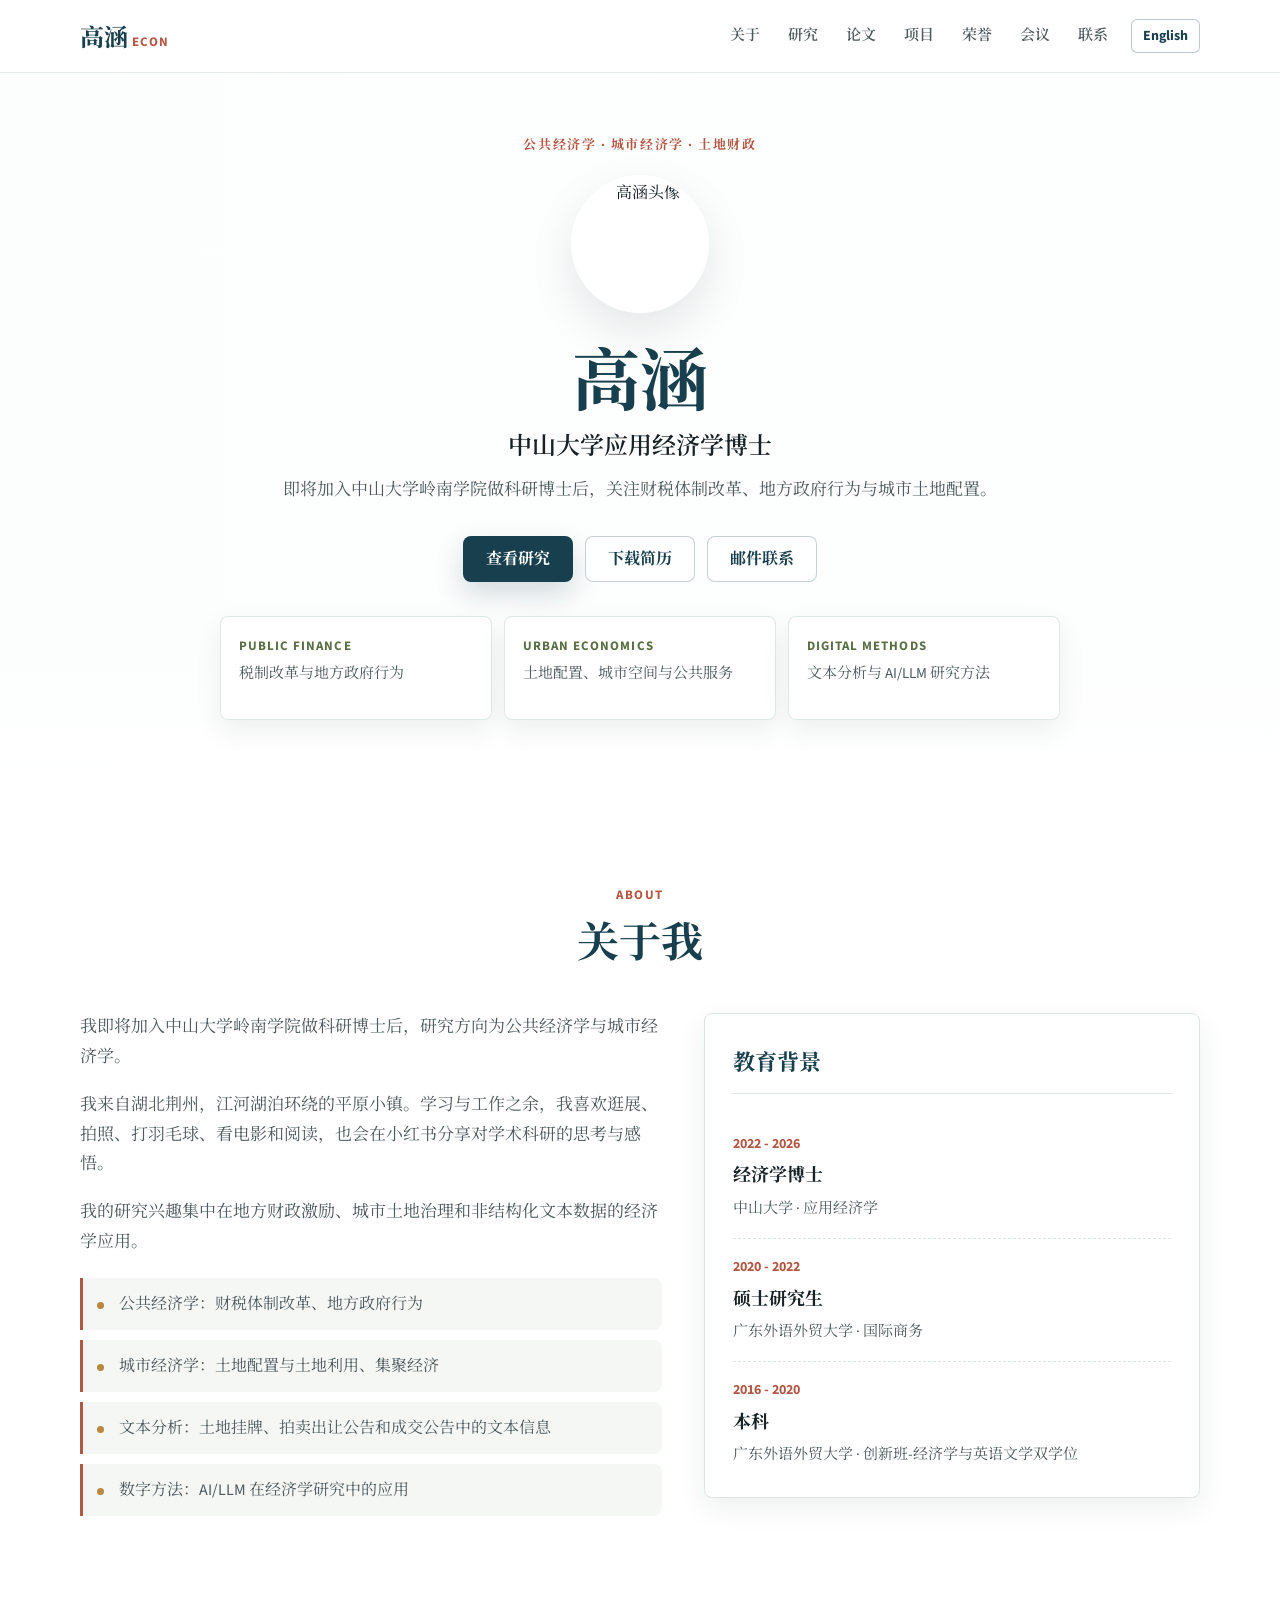
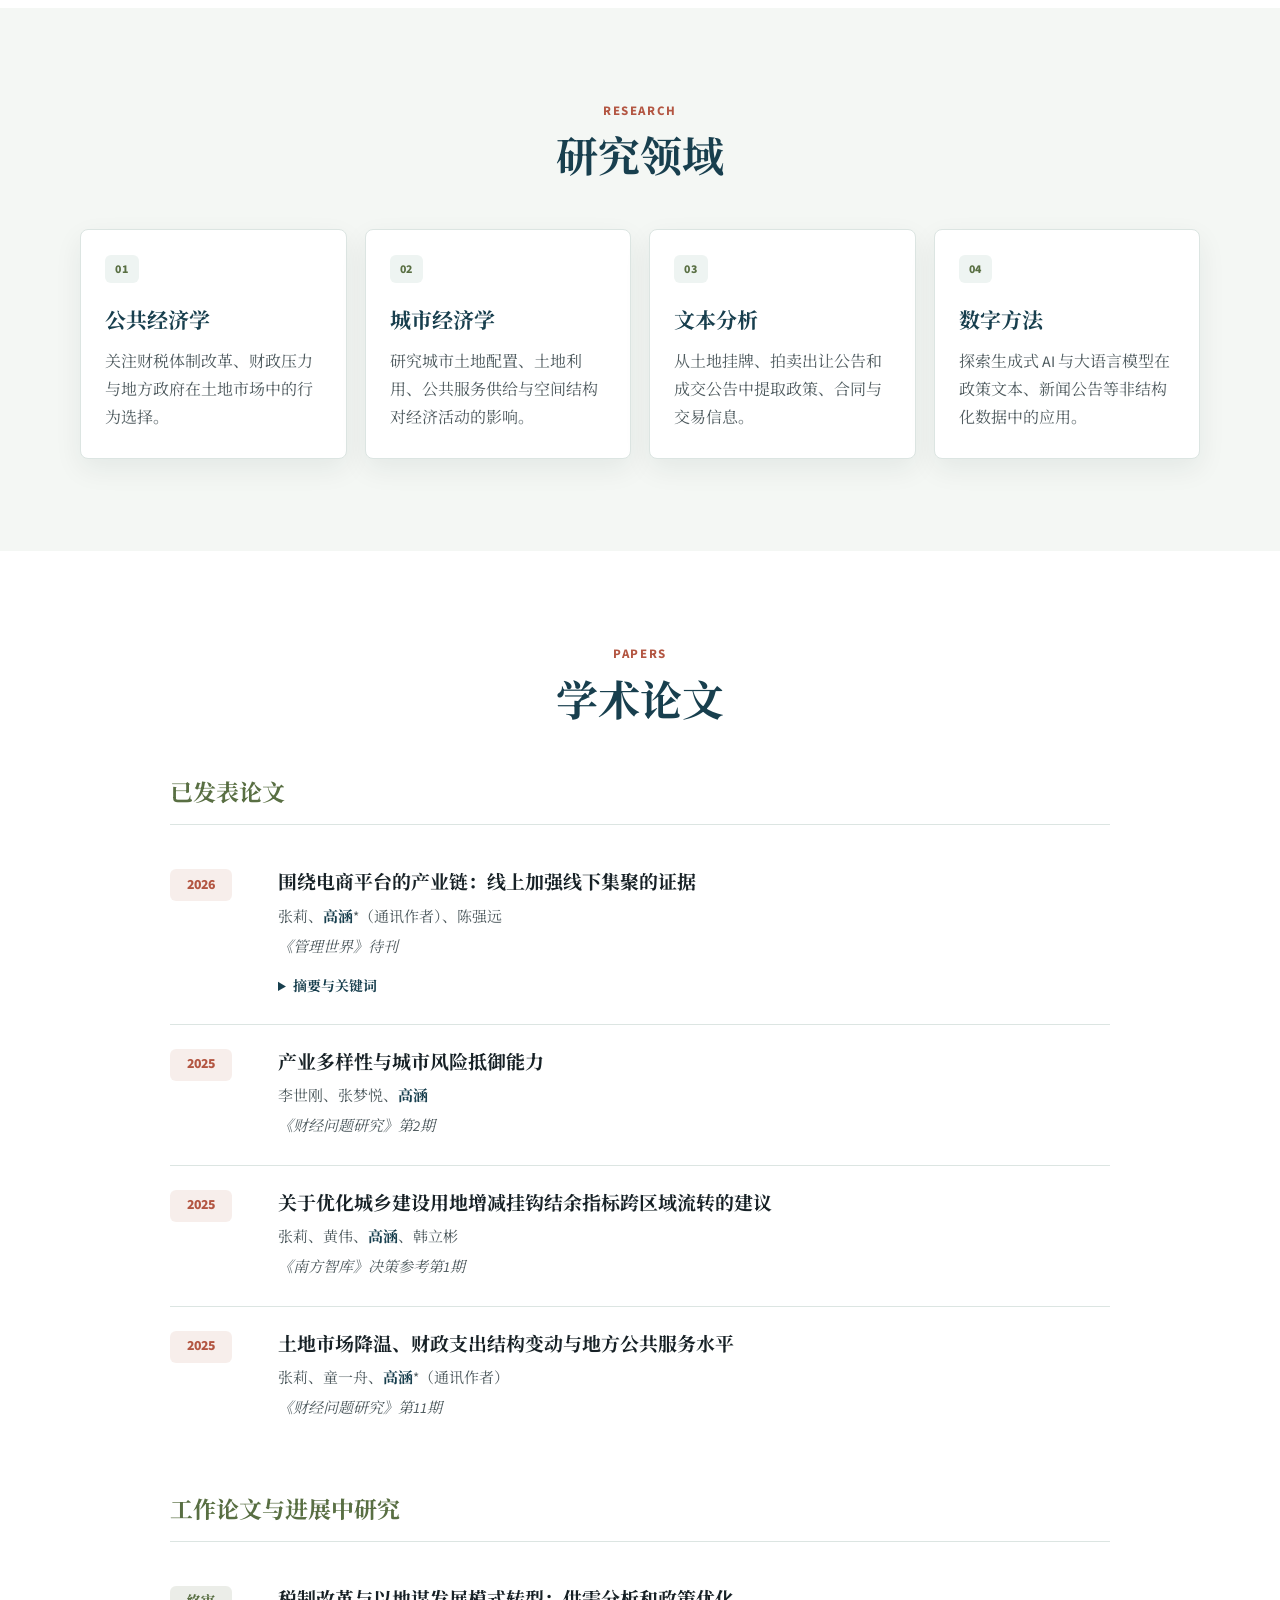
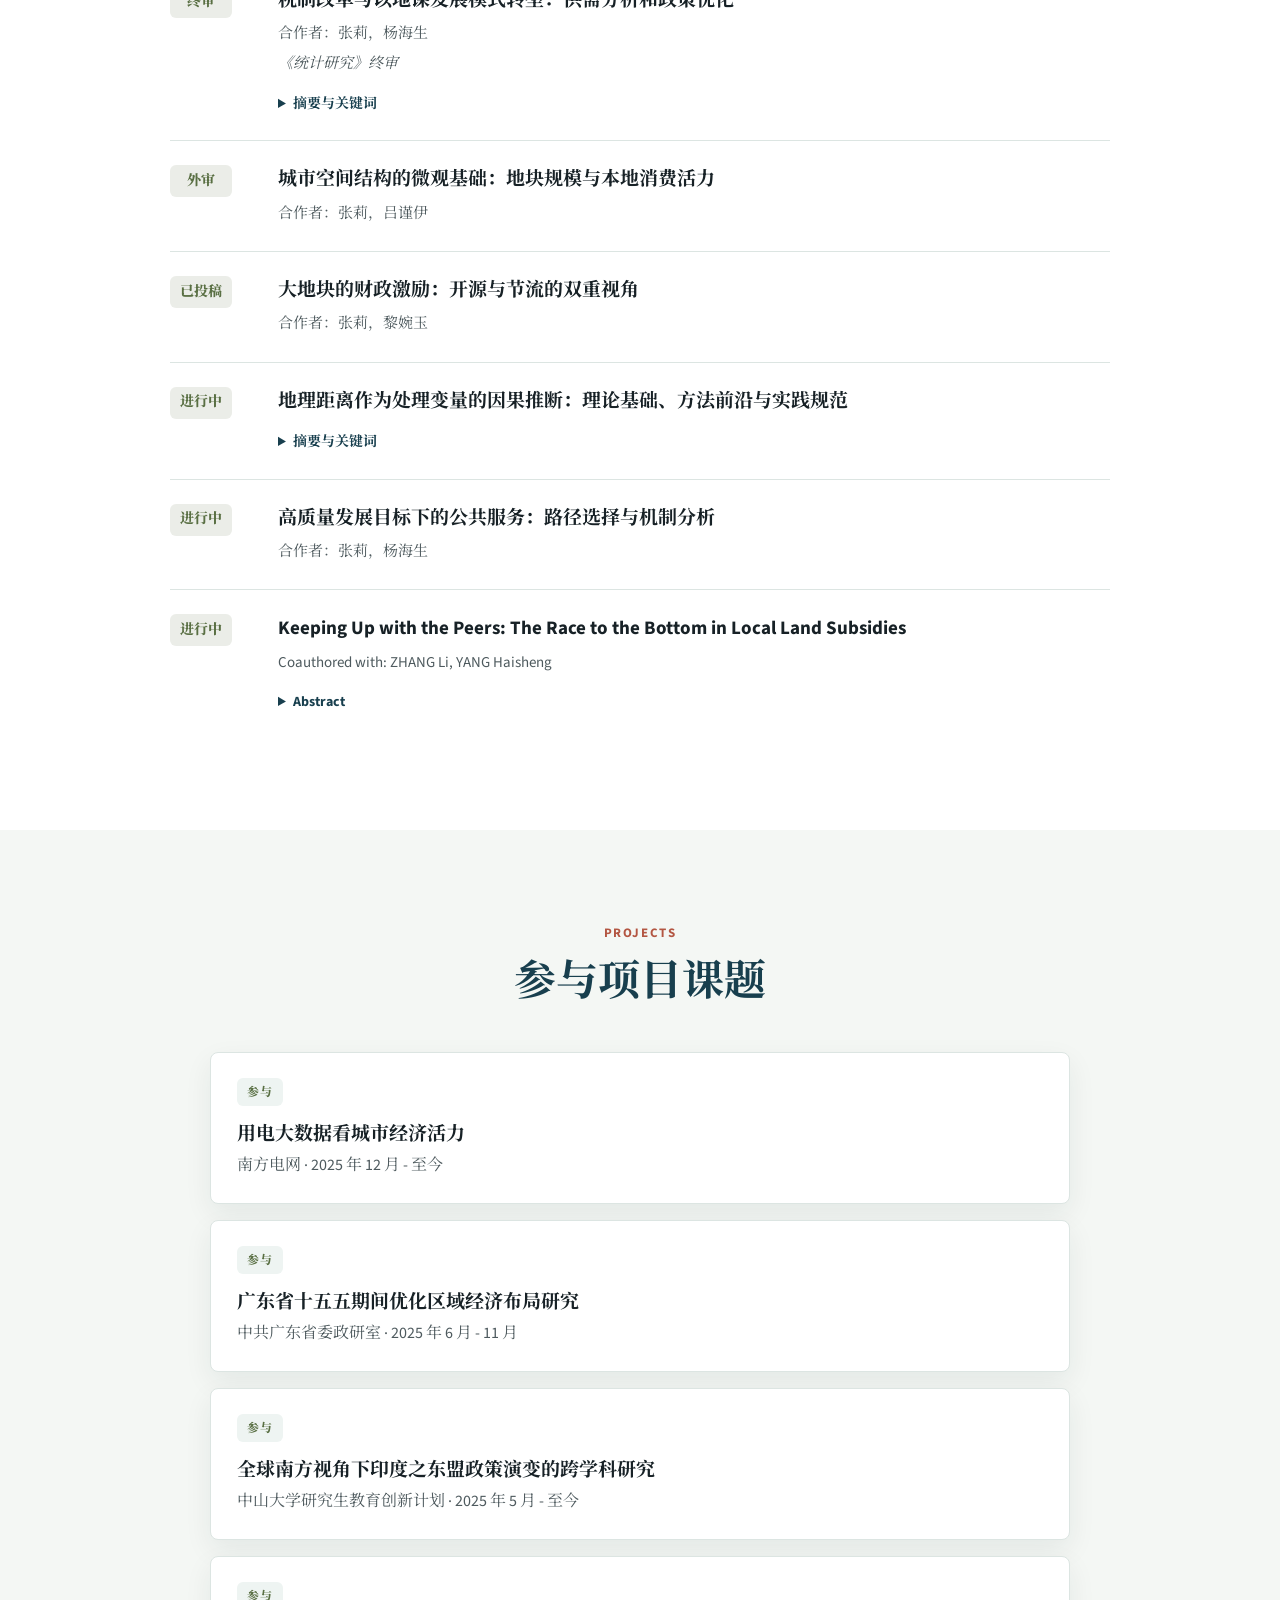
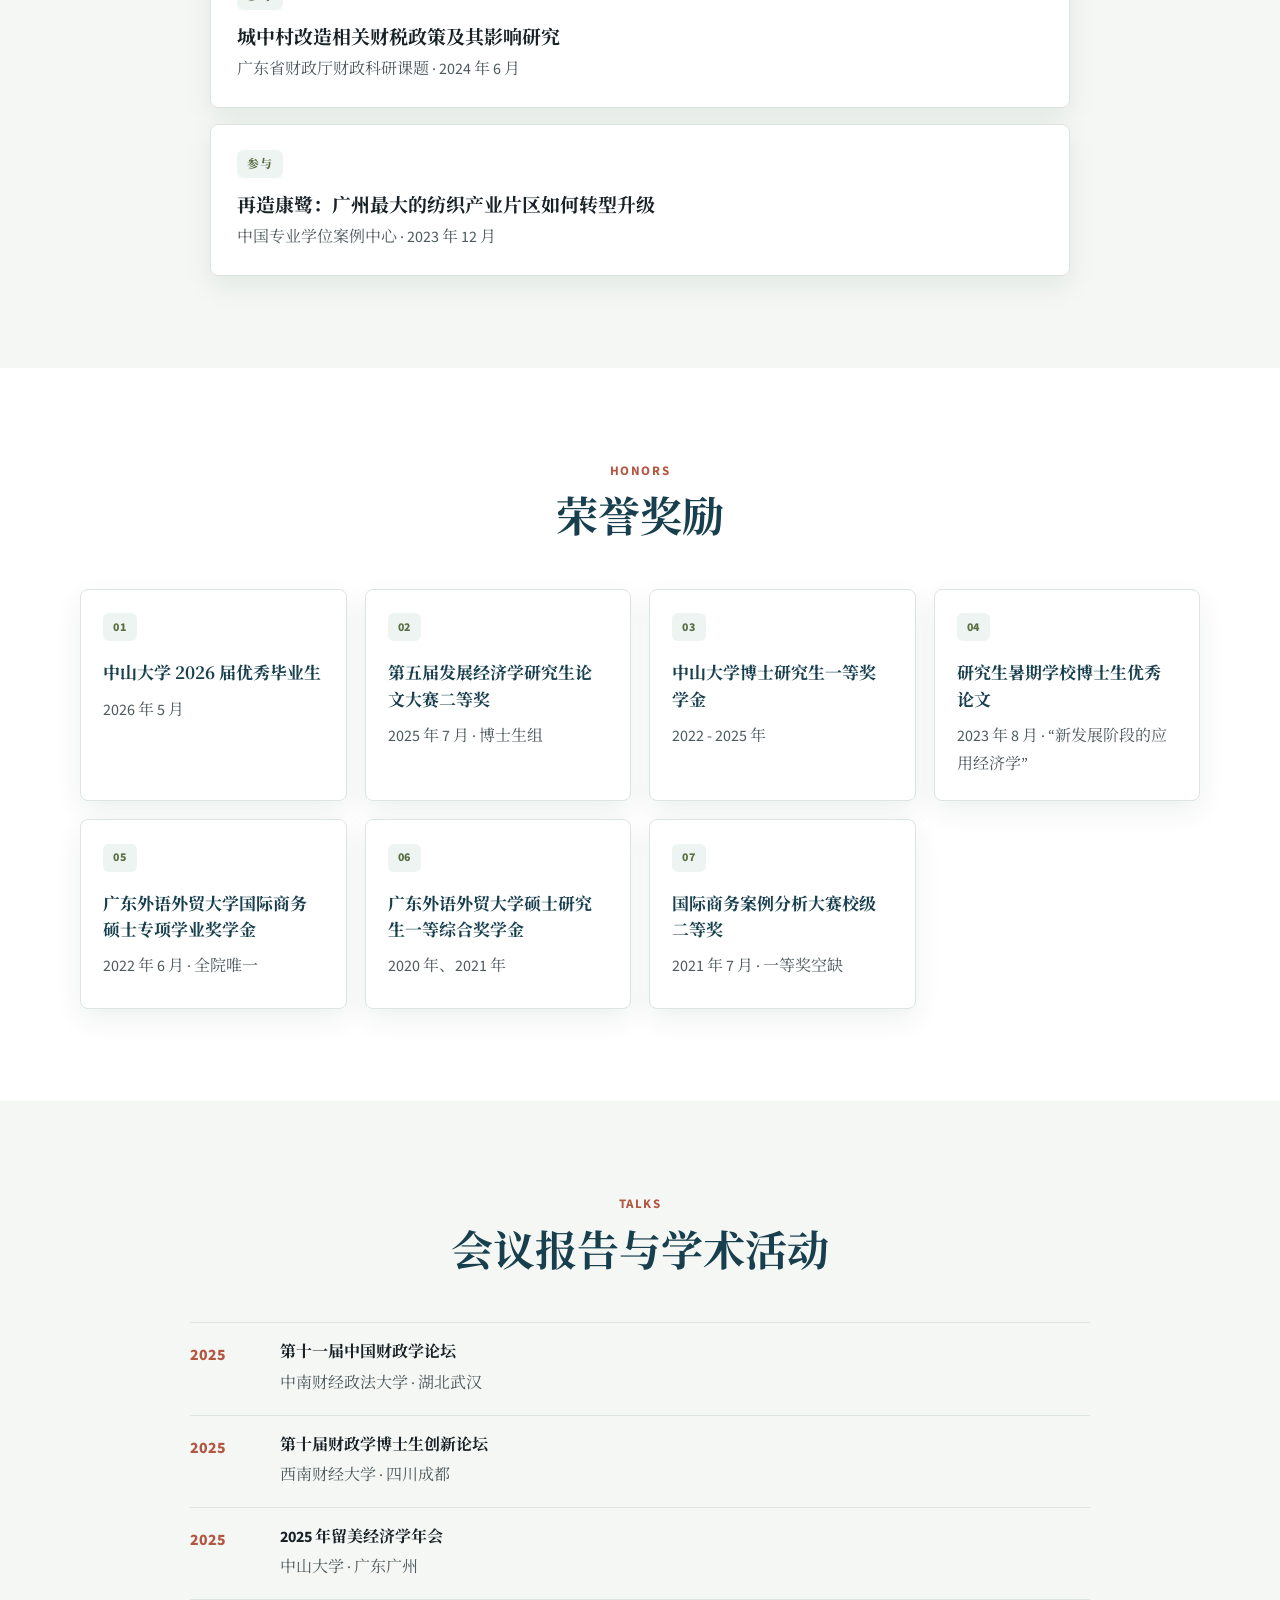
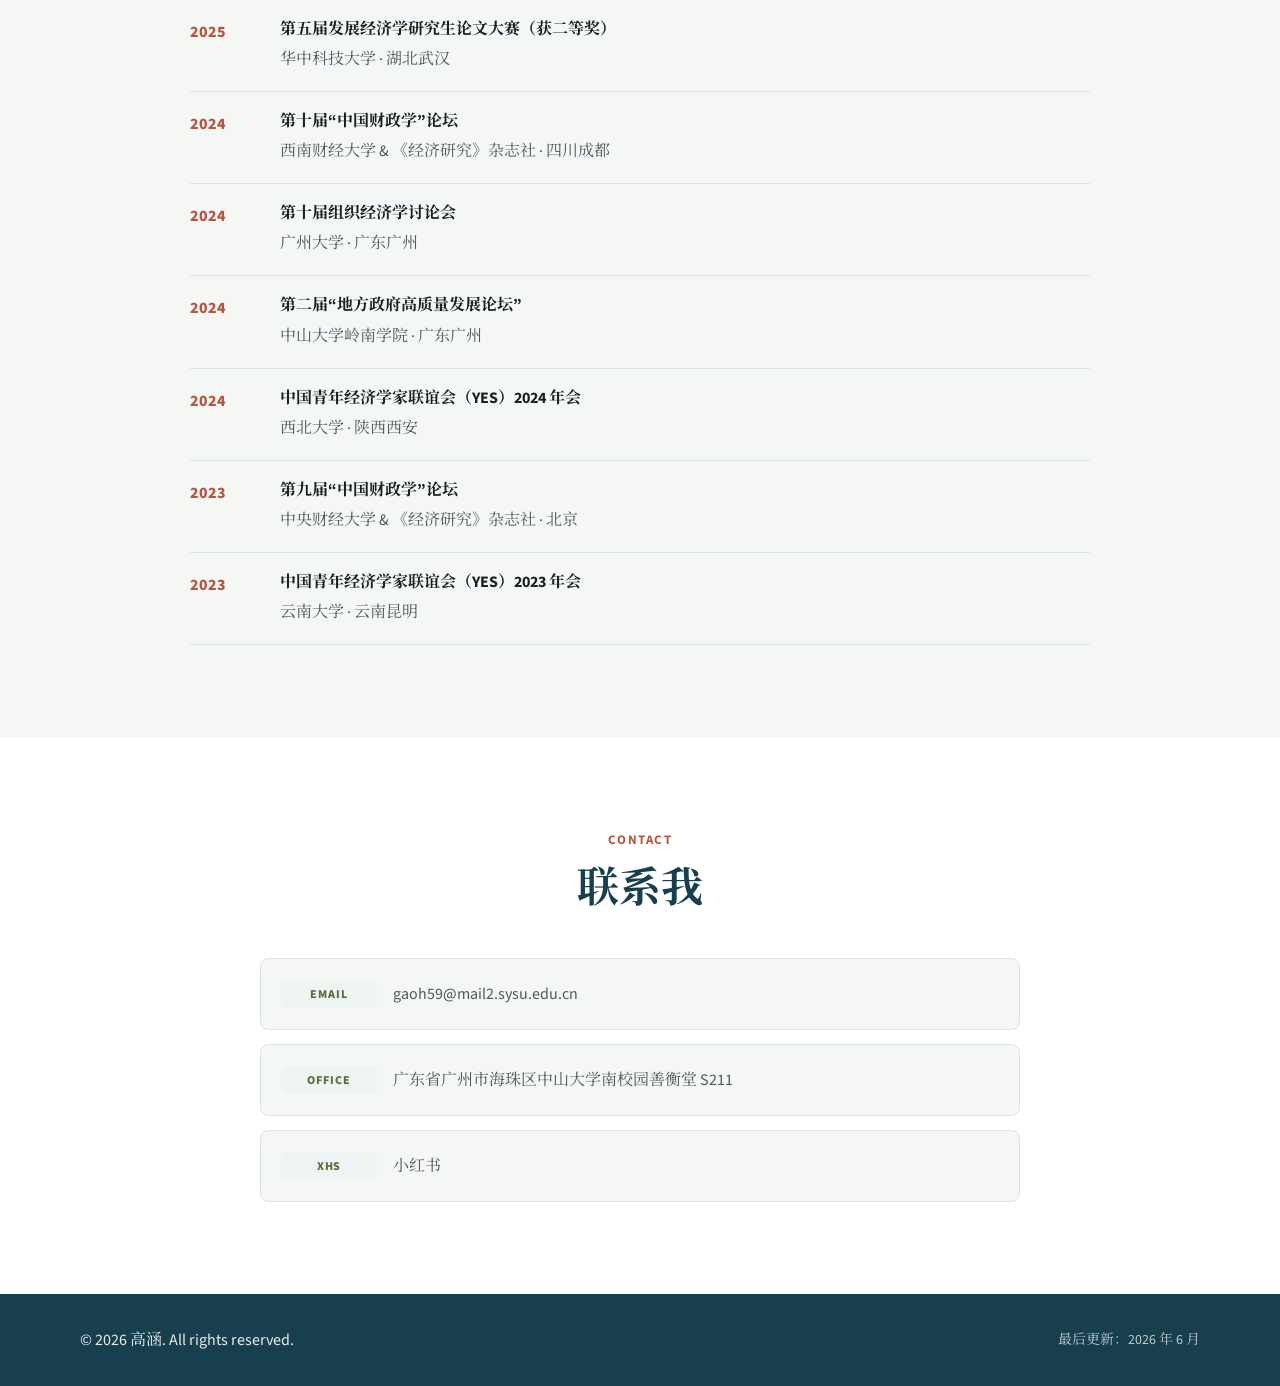
==== commit a2f0a22e: "Add English homepage toggle" ====
--- a/index.html
+++ b/index.html
@@ -35,6 +35,9 @@
                 <li><a href="#awards">荣誉</a></li>
                 <li><a href="#conferences">会议</a></li>
                 <li><a href="#contact">联系</a></li>
+                <li class="language-switcher">
+                    <button class="language-toggle" type="button" aria-label="切换至英文版" aria-pressed="false">English</button>
+                </li>
             </ul>
         </div>
     </nav>
@@ -244,7 +247,7 @@
                             <p class="pub-authors">Coauthored with: ZHANG Li, YANG Haisheng</p>
                             <details class="pub-details">
                                 <summary>Abstract</summary>
-                                <p class="pub-abstract"><strong>Abstract: </strong>While there is a consensus that widespread competition exists among local governments within multi-layered large economies, the specific mechanisms of how this competition unfolds remain debated. Existing literature has predominantly focused on the instruments of competition rather than the process and its market implications. This paper investigates the behavioral logic and dynamic processes of local governments from a social interaction perspective, focusing on low-price subsidies for industrial land. Using tax survey data matched with micro-level industrial land transaction records, we explore the origins of the “race to the bottom” in land prices. We find that local government decisions regarding industrial land supply are not based solely on local factor endowments; rather, governments exhibit strong peer effects, mimicking and following the decisions of peer cities, often converging toward those offering the highest subsidies. Further analysis reveals that this behavioral response is more sensitive in key industries and high-tech sectors identified in planning documents, indicating significant industrial heterogeneity. Sub-sample analyses based on economic development levels and official turnover show that homogenous competition among local governments is complex, involving both imitative behavior and strategic adjustments driven by economic status and political cycles. Finally, we examine the economic consequences and find that this mimetic behavior distorts land supply without effectively enhancing firm productivity or promoting innovation.</p>
+                                <p class="pub-abstract"><strong data-no-translate>Abstract: </strong>While there is a consensus that widespread competition exists among local governments within multi-layered large economies, the specific mechanisms of how this competition unfolds remain debated. Existing literature has predominantly focused on the instruments of competition rather than the process and its market implications. This paper investigates the behavioral logic and dynamic processes of local governments from a social interaction perspective, focusing on low-price subsidies for industrial land. Using tax survey data matched with micro-level industrial land transaction records, we explore the origins of the “race to the bottom” in land prices. We find that local government decisions regarding industrial land supply are not based solely on local factor endowments; rather, governments exhibit strong peer effects, mimicking and following the decisions of peer cities, often converging toward those offering the highest subsidies. Further analysis reveals that this behavioral response is more sensitive in key industries and high-tech sectors identified in planning documents, indicating significant industrial heterogeneity. Sub-sample analyses based on economic development levels and official turnover show that homogenous competition among local governments is complex, involving both imitative behavior and strategic adjustments driven by economic status and political cycles. Finally, we examine the economic consequences and find that this mimetic behavior distorts land supply without effectively enhancing firm productivity or promoting innovation.</p>
                             </details>
                         </div>
                     </article>
--- a/style.css
+++ b/style.css
@@ -149,6 +149,36 @@
     background: var(--bg-muted);
 }
 
+.language-switcher {
+    display: flex;
+    align-items: center;
+    margin-left: 6px;
+    list-style: none;
+}
+
+.language-toggle {
+    min-height: 34px;
+    padding: 0 11px;
+    border: 1px solid rgba(24, 63, 78, 0.28);
+    border-radius: 6px;
+    background: #fff;
+    color: var(--primary-color);
+    font: inherit;
+    font-size: 14px;
+    font-weight: 700;
+    line-height: 1;
+    cursor: pointer;
+    transition: color 0.2s ease, border-color 0.2s ease, background 0.2s ease;
+}
+
+.language-toggle:hover,
+.language-toggle:focus-visible {
+    border-color: var(--accent-color);
+    background: rgba(179, 86, 66, 0.08);
+    color: var(--accent-color);
+    outline: none;
+}
+
 .nav-toggle {
     display: none;
     width: 42px;
@@ -800,6 +830,17 @@
         font-size: 16px;
     }
 
+    .language-switcher {
+        margin: 4px 0 0;
+        justify-content: center;
+    }
+
+    .language-toggle {
+        min-height: 40px;
+        min-width: 108px;
+        font-size: 15px;
+    }
+
     .hero {
         min-height: 92vh;
         padding: 94px 14px 42px;
